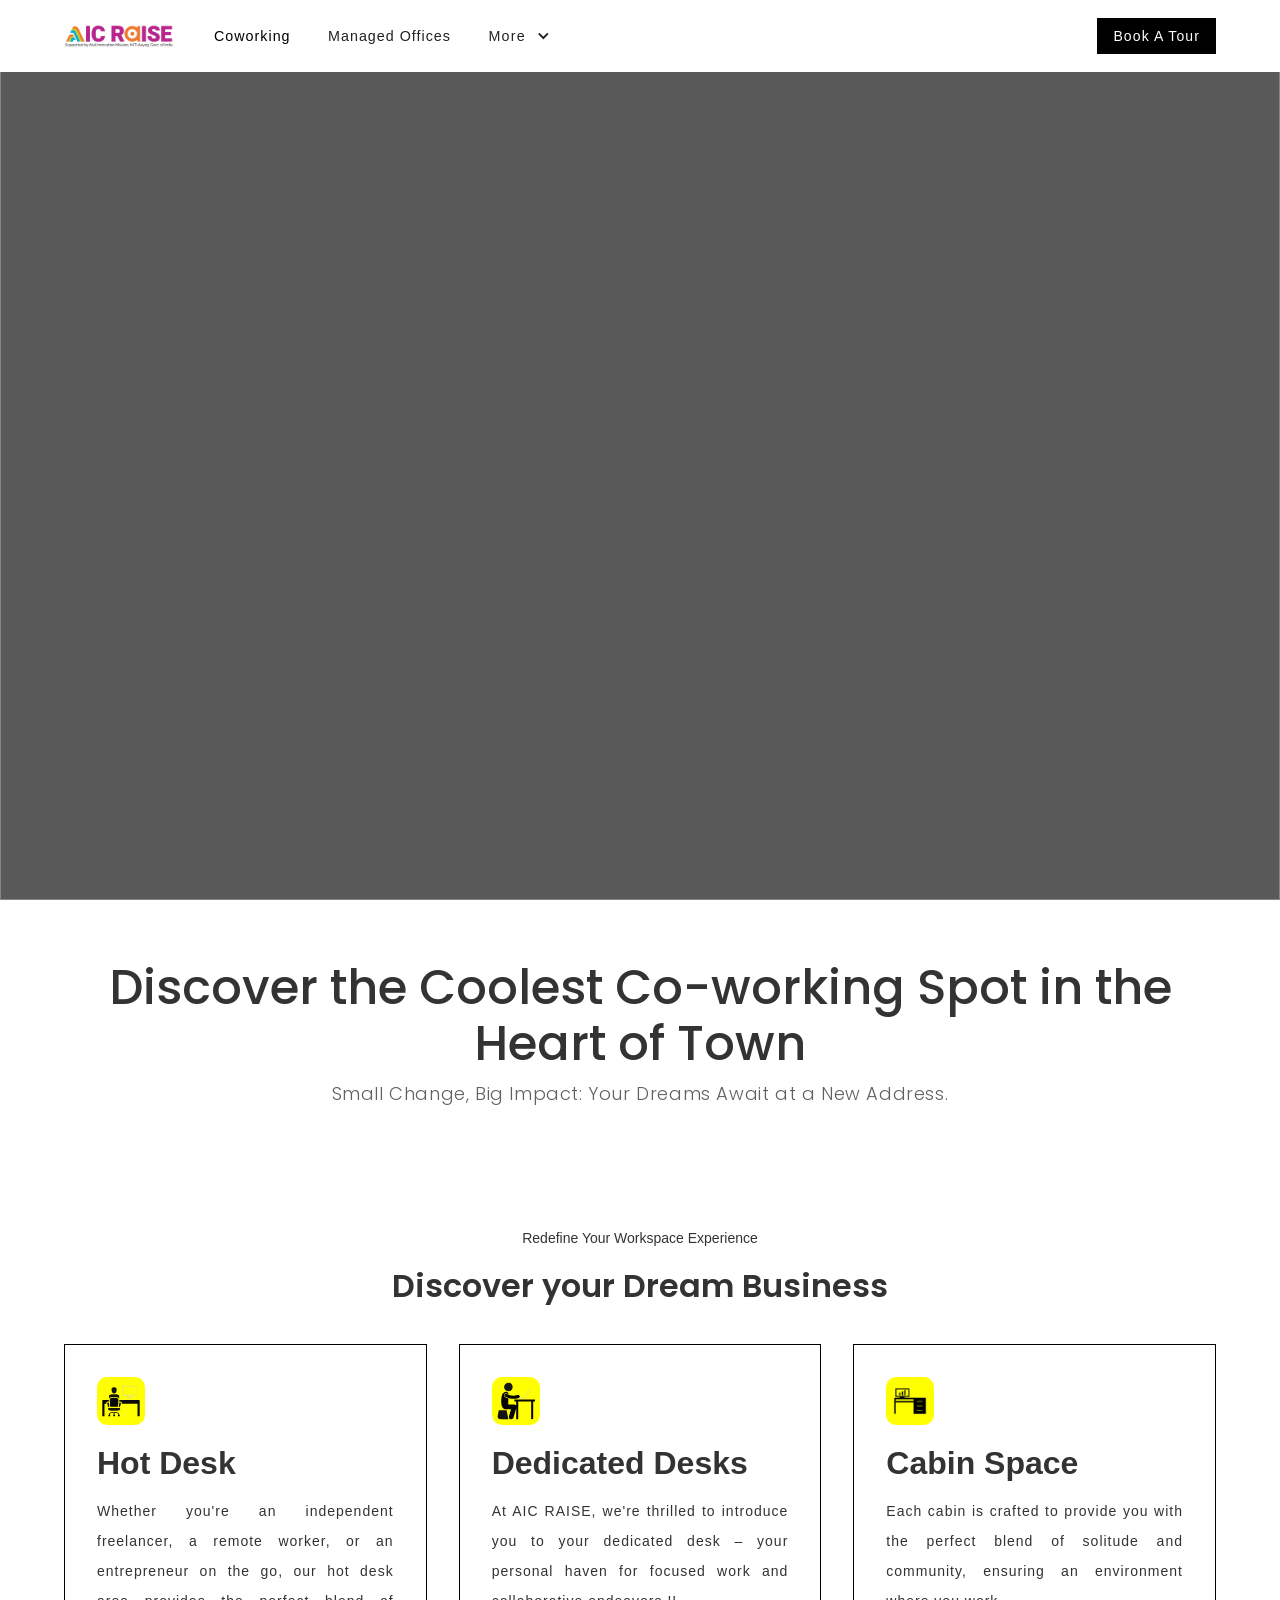
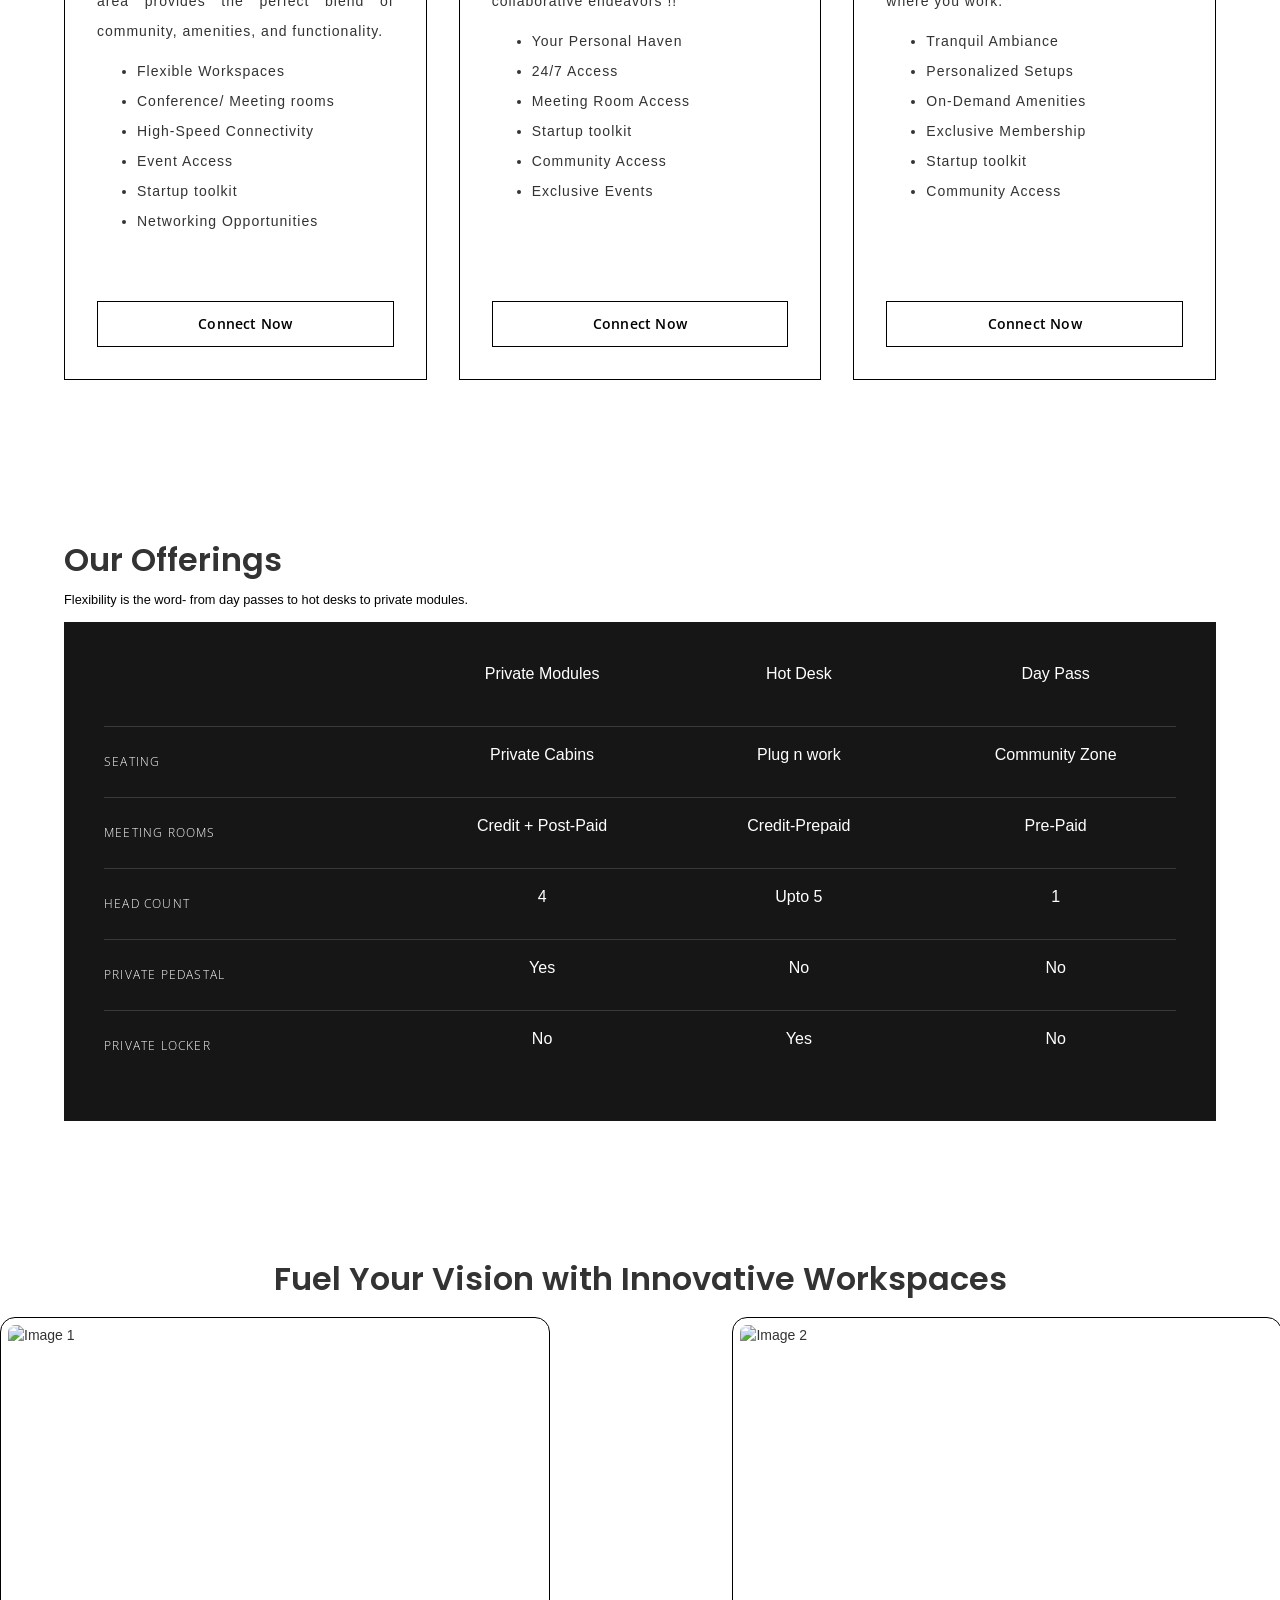
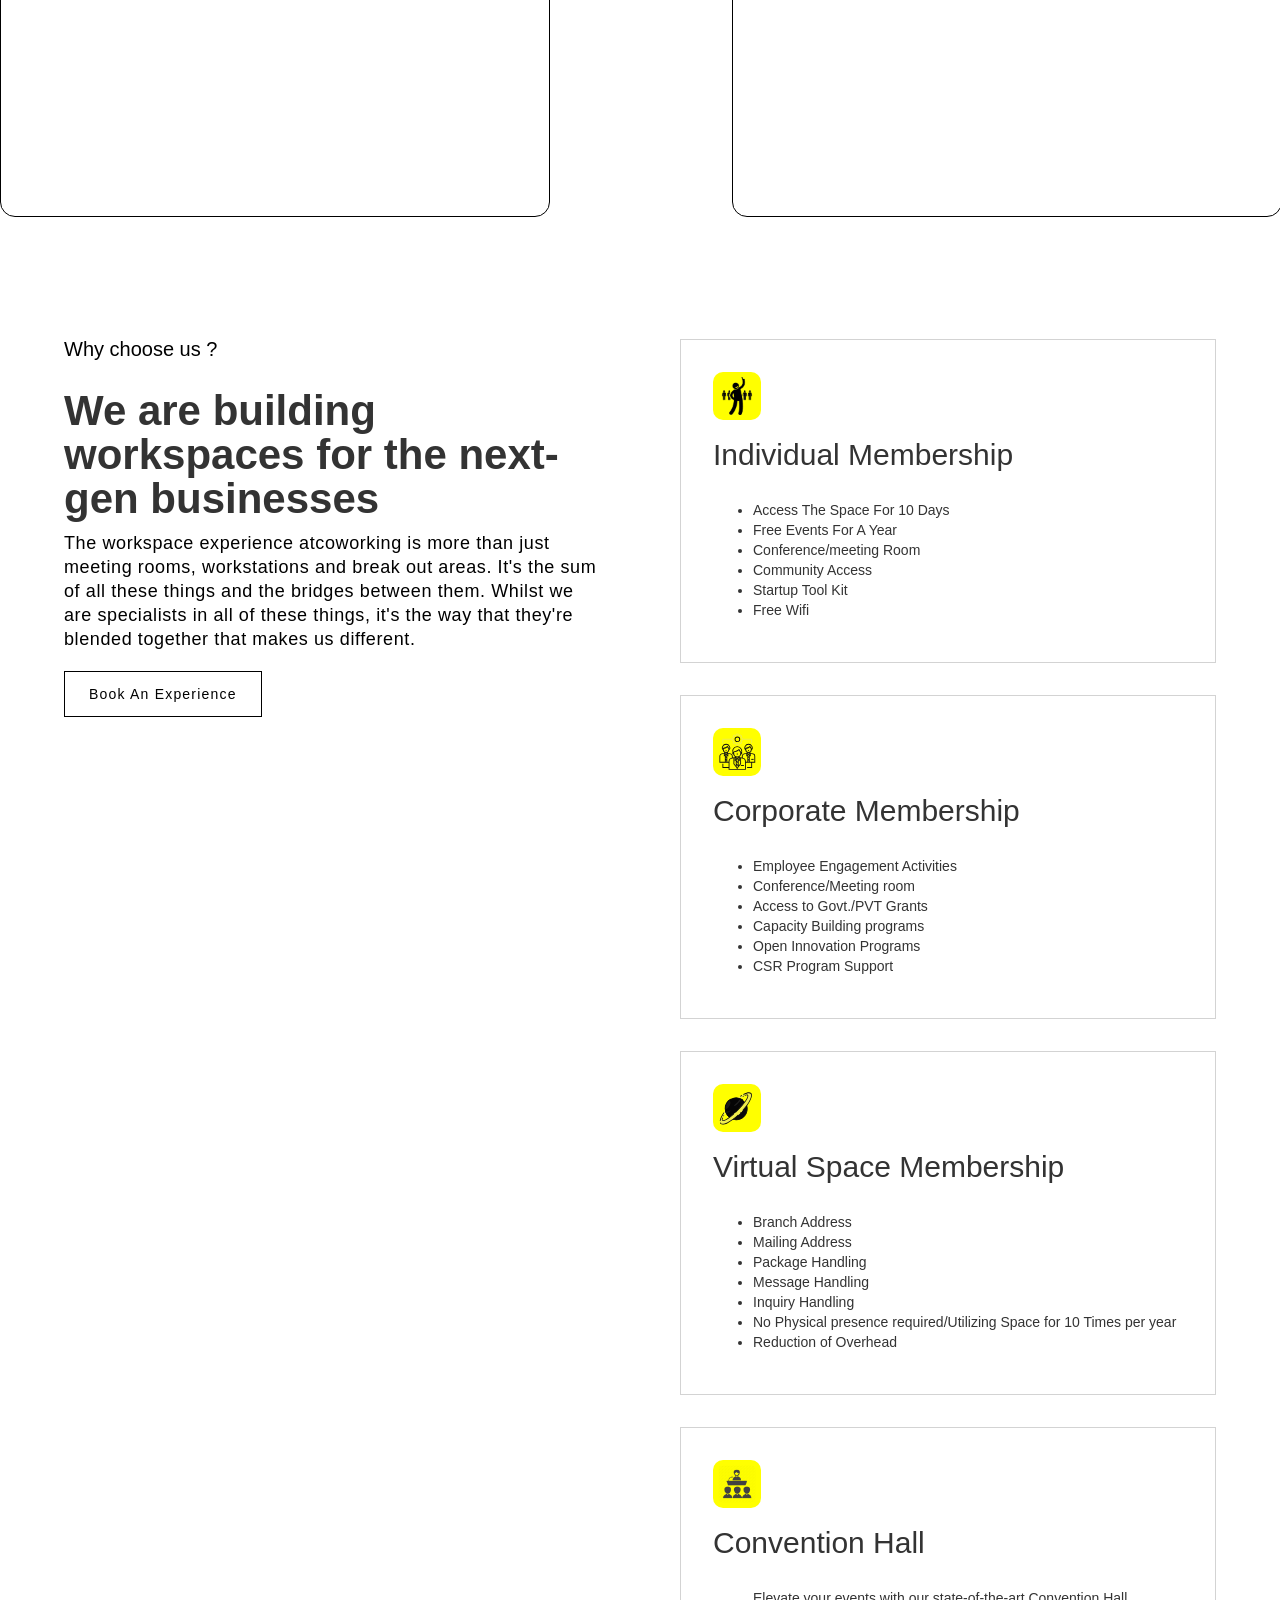
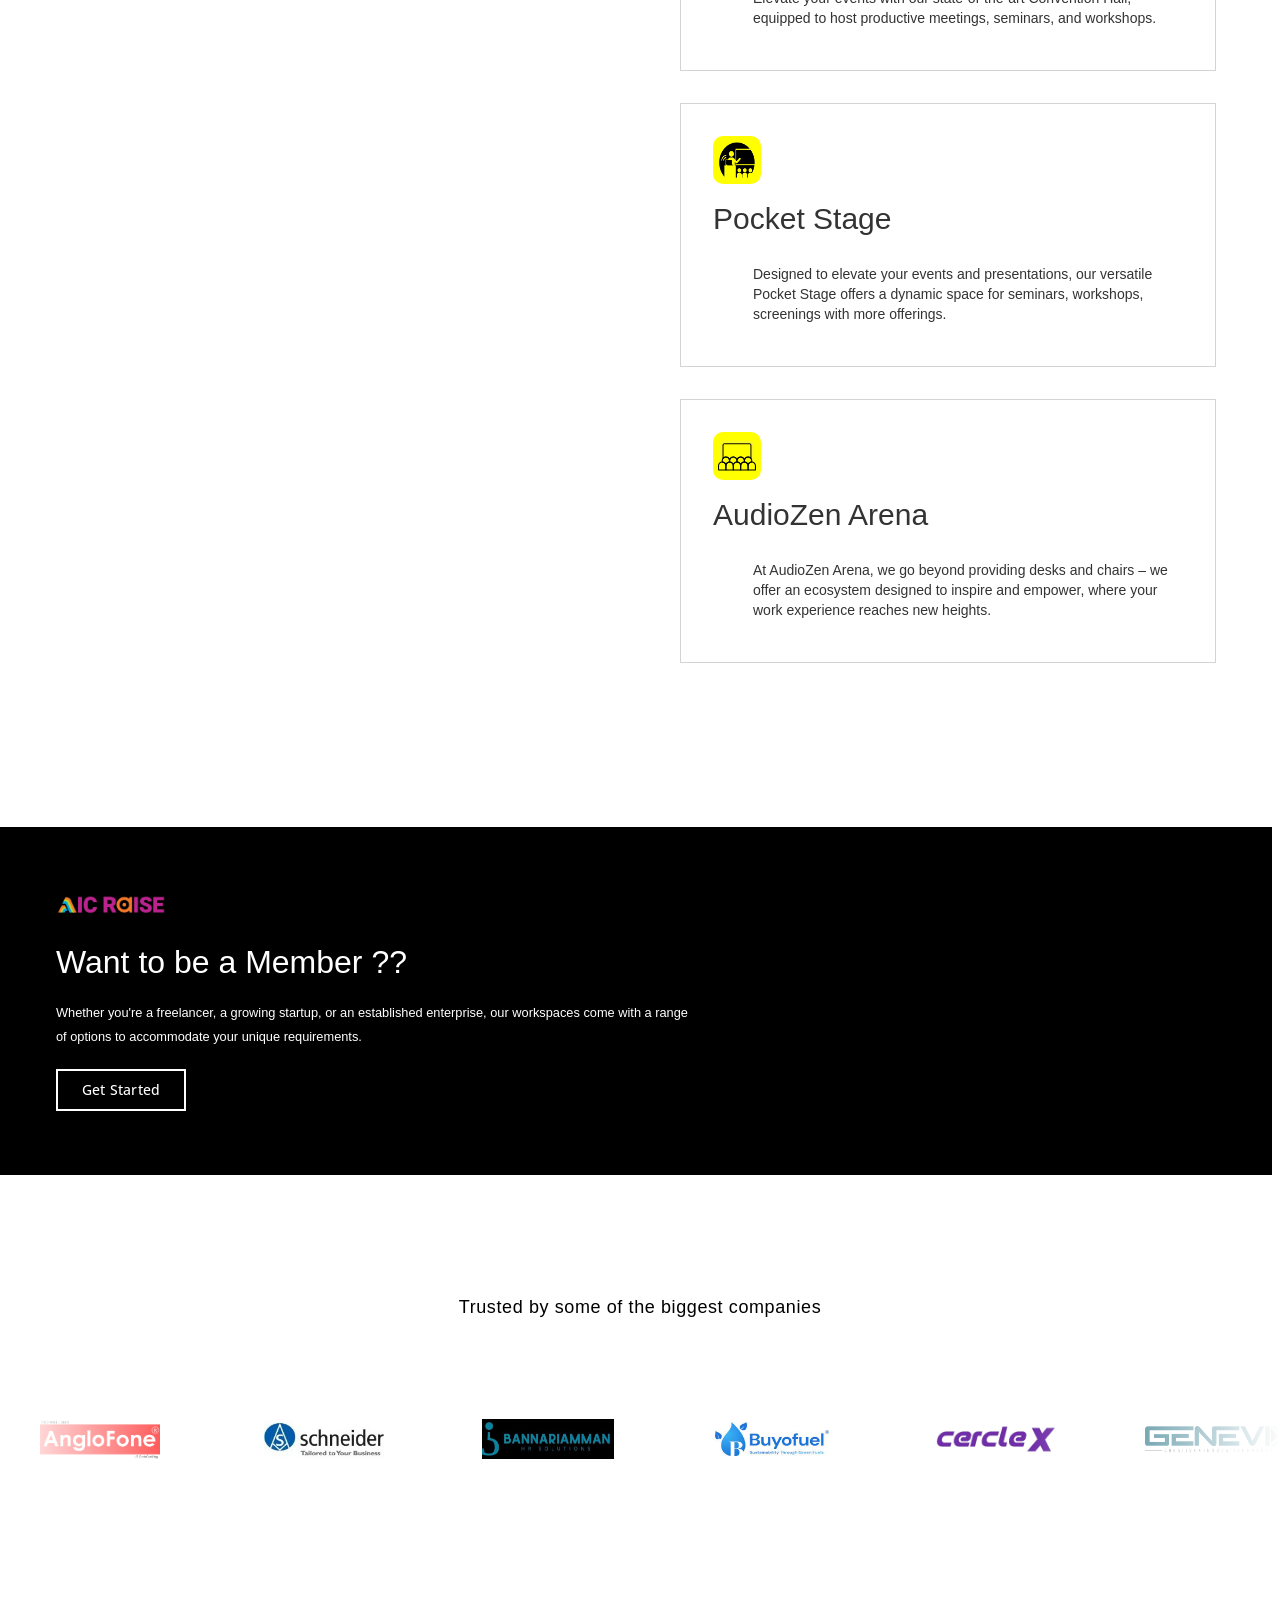
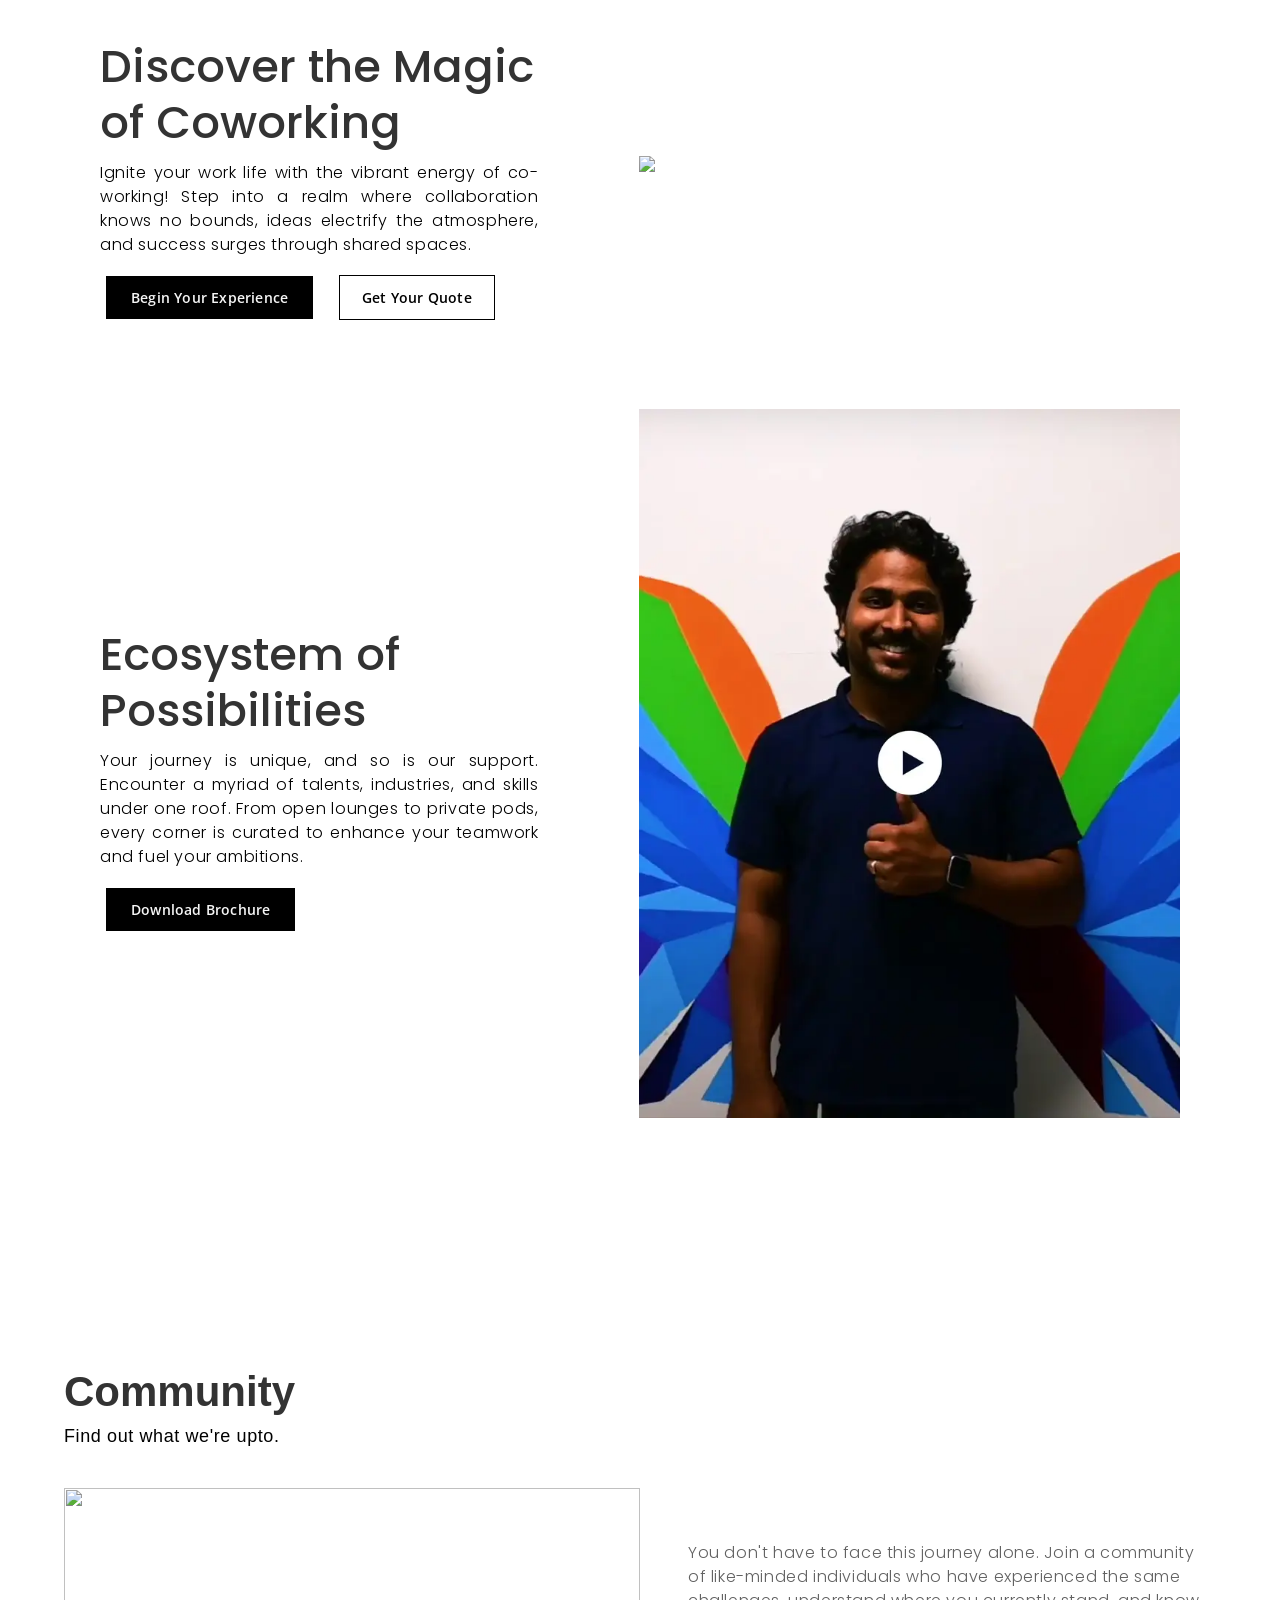
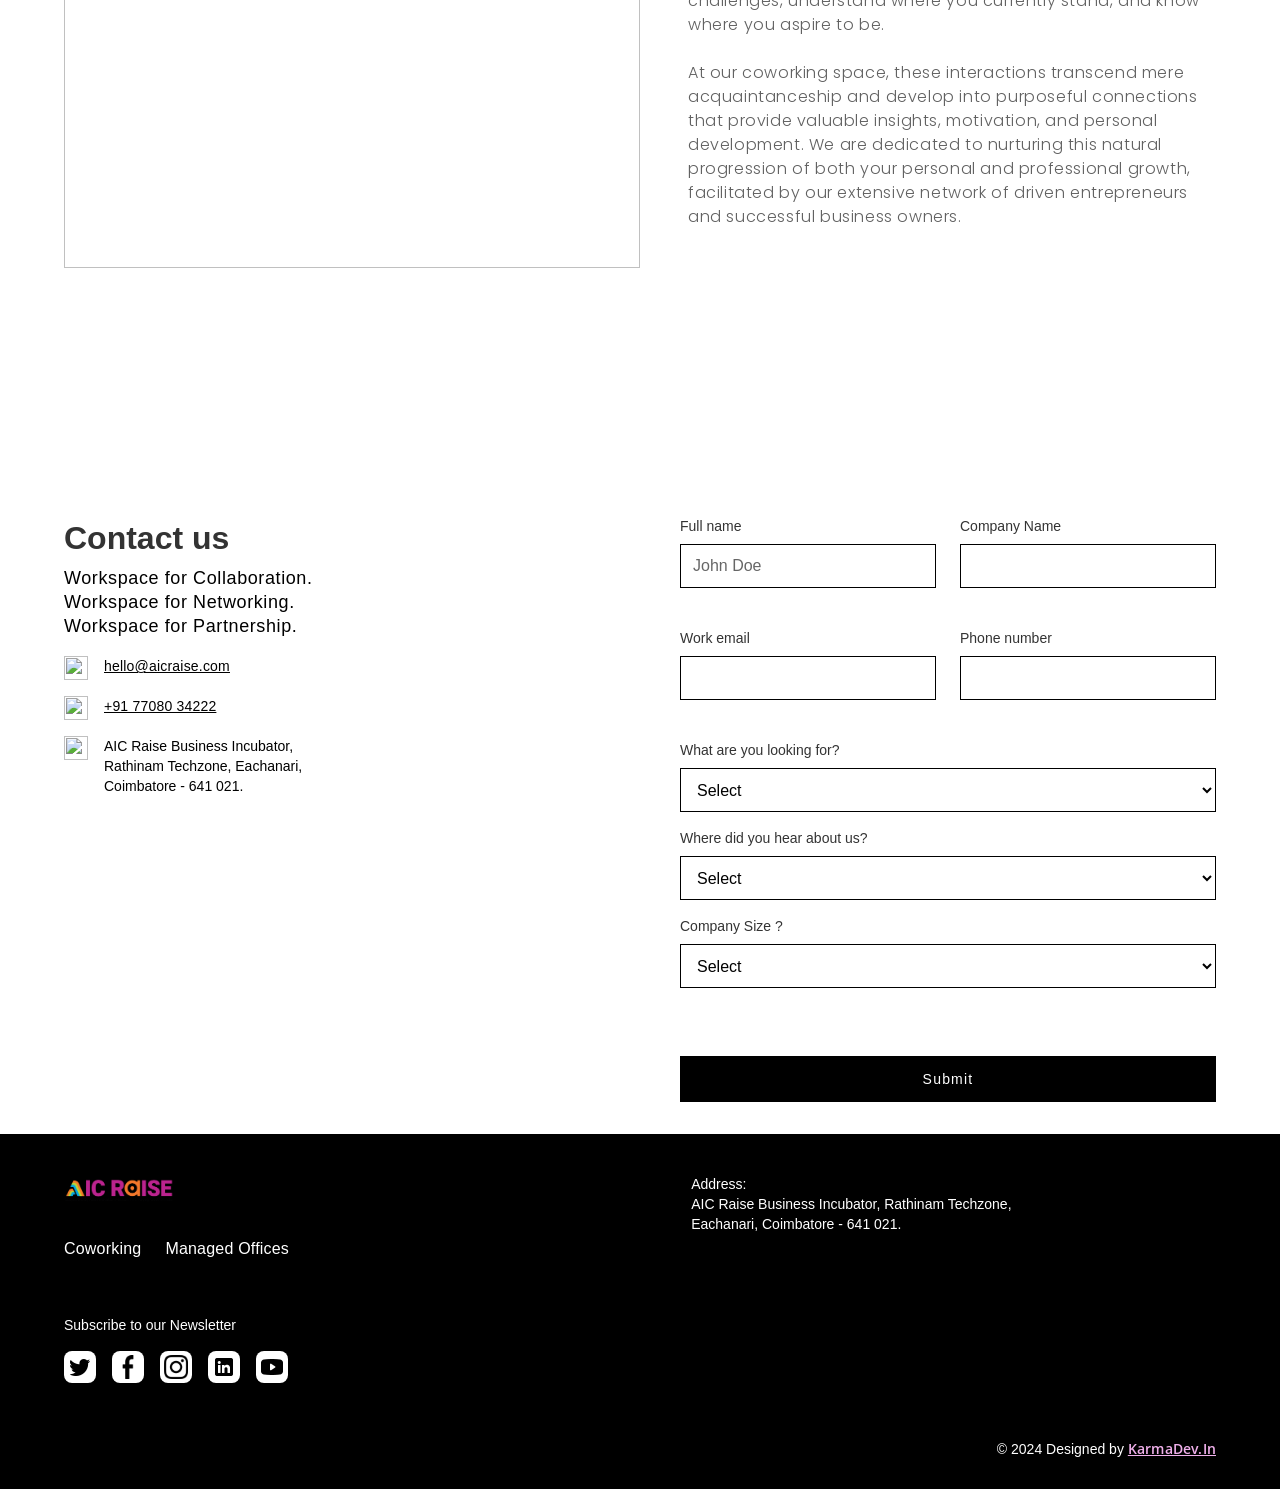
==== index.html @ 2922cea2 "Initial Update" ====
<!DOCTYPE html>
<html>

<head>
  <meta charset="utf-8" />
  <title>Best Coworking Space in Coimbatore - AIC RAISE</title>
  <meta name="keywords" content="Business incubators,Co-working spaces,Startup factories,Collaboration hubs,Innovation hubs,Creative spaces,Maker spaces.">
  <meta name="description" content="Discover the perfect co-working space for your business at AIC Raise. Our equipped workspace fosters collaboration, creativity, and productivity.">
  <meta content="-Coworking" property="og:title" />
  <meta content="-Coworking" property="twitter:title" />
  <meta content="width=device-width, initial-scale=1" name="viewport" />
    <!-- <link rel="stylesheet" href="styles.css"> -->
  <link rel="stylesheet" href="index4.css">
  <link rel="stylesheet" href="index3.css">
  <link rel="stylesheet" href="index41.css">
  <link rel="stylesheet" href="styles.css">
  <!-- <link rel="stylesheet" href="style.css"> -->
  <link href="uploads-ssl.webflow.com/coworking/css/webflow.min.css"
    rel="stylesheet" type="text/css" />
  <style>
    @media (min-width: 992px) {
      html.w-mod-js:not(.w-mod-ix)  {
        opacity: 0;
      }
    }

    @media (max-width: 991px) and (min-width: 768px) {
      html.w-mod-js:not(.w-mod-ix)  {
        height: 0px;
      }
    }

    @media (max-width: 767px) and (min-width: 480px) {
      html.w-mod-js:not(.w-mod-ix)  {
        height: 0px;
      }
    }

    @media (max-width: 479px) {
      html.w-mod-js:not(.w-mod-ix)  {
        height: 0px;
      }
    }
  </style>
  <link href="https://fonts.googleapis.com/" rel="preconnect" />
  <link href="https://fonts.gstatic.com/" rel="preconnect" crossorigin="anonymous" />
  <script src="ajax.googleapis.com/ajax/libs/webfont/1.6.26/webfont.js" type="text/javascript"></script>
  <script type="text/javascript">
    WebFont.load({
      google: {
        families: [
          "Open Sans:300,300italic,400,400italic,600,600italic,700,700italic,800,800italic",
          "Montserrat:100,100italic,200,200italic,300,300italic,400,400italic,500,500italic,600,600italic,700,700italic,800,800italic,900,900italic",
          "Poppins:200,300,regular,500,600,700,800",
          "Inter:100,200,300,regular,500,600,700,800,900",
        ],
      },
    });
  </script>
  <link href="post/photos/favicon.png" rel="shortcut icon" type="image/x-icon" />
  <link
    href="uploads-ssl.webflow.com/coworking/5ddeabf7cf00bd63099e363b_2gethr_Logo_%20256x%20256.jpg"
    rel="apple-touch-icon" />

</head>

<body class="body-10">
  <div class="i-container">

    <!-- ..... -->
    <div data-animation="default" class="navbar5_component w-nav" data-easing2="ease"
      fs-scrolldisable-element="smart-nav" data-easing="ease" data-collapse="medium"
       role="banner" data-duration="400">
      <section class="section_contact-modal2">
        <div class="padding-global">
          <div class="container-large-4"></div>
        </div>
      </section>
      <div class="navbar5_container">
        <a href="https://aicraise.com/" class="navbar5_logo-link w-nav-brand">
          <div class="text-block-29">
            <img src="photos/Aic raise horizontal logo1.png" alt="">
          </div>
        </a>
        <nav role="navigation" class="navbar5_menu w-nav-menu">
          <div class="navbar5_menu-left">
            <a href="index.html" aria-current="page" class="navbar5_link-2 w-nav-link w--current">Coworking</a>
            <a href="managedoffices.html" class="navbar5_link-2 w-nav-link">Managed Offices</a>
            <div data-hover="true" data-delay="300" 
              class="navbar5_menu-dropdown w-dropdown">
              <div class="navbar5_dropdown-toggle-2 w-dropdown-toggle">
                <div class="dropdown-icon w-icon-dropdown-toggle"></div>
                <div class="text-block-30">More</div>
              </div>
              <nav  class="navbar5_dropdown-list w-dropdown-list">
                <div class="navbar5_container">
                  <div class="navbar5_dropdown-content">
                    <div class="navbar5_dropdown-content-left">
                      <div class="navbar5_dropdown-link-list">
                        <a href="index.html" class="navbar5_dropdown-link w-inline-block">
                          <div class="navbar5_icon-wrapper">
                            <img
                              src="https://uploads-ssl.webflow.com/632183d1f8aee13b41e98c40/632183d2f8aee1fb99e98c67_icon.svg"
                              loading="lazy" alt="" class="icon-height-xsmall" />
                          </div>
                          <div class="navbar5_item-right">
                            <div class="text-weight-semibold-5">Home</div>
                            <p class="text-size-small hide-mobile-landscape">
                              Find Comfort in Collaboration-AIC Raise
                            </p>
                          </div>
                        </a><a href="index.html#offerings" target="_blank" class="navbar5_dropdown-link w-inline-block">
                          <div class="navbar5_icon-wrapper">
                            <img
                              src="https://uploads-ssl.webflow.com/632183d1f8aee13b41e98c40/632183d2f8aee1fb99e98c67_icon.svg"
                              loading="lazy" alt="" class="icon-height-xsmall" />
                          </div>
                          <div class="navbar5_item-right">
                            <div class="text-weight-semibold-5">
                              Exciting Offerings
                            </div>
                            <p class="text-size-small hide-mobile-landscape">
                              Get in on the Exciting Vibe of Our Coworking Scene
                            </p>
                          </div>
                        </a><a href="schedule-a-visit.html" class="navbar5_dropdown-link w-inline-block">
                          <div class="navbar5_icon-wrapper">
                            <img
                              src="https://uploads-ssl.webflow.com/632183d1f8aee13b41e98c40/632183d2f8aee1fb99e98c67_icon.svg"
                              loading="lazy" alt="" class="icon-height-xsmall" />
                          </div>
                          <div class="navbar5_item-right">
                            <div class="text-weight-semibold-5">
                              Reserve a Daylight Pass
                            </div>
                            <p class="text-size-small hide-mobile-landscape">
                              Book your pass to visit !!
                            </p>
                          </div>
                        </a>
                      </div>
                      <div class="navbar5_dropdown-link-list">
                        <a href="managedoffices.html#workshops" class="navbar5_dropdown-link w-inline-block">
                          <div class="navbar5_icon-wrapper">
                            <img
                              src="https://uploads-ssl.webflow.com/632183d1f8aee13b41e98c40/632183d2f8aee1fb99e98c67_icon.svg"
                              loading="lazy" alt="" class="icon-height-xsmall" />
                          </div>
                          <div class="navbar5_item-right">
                            <div class="text-weight-semibold-5">Shared Workspaces</div>
                            <p class="text-size-small hide-mobile-landscape">
                              Together We Work, Together We Thrive
                            </p>
                          </div>
                        </a><a href="index.html#gallery" class="navbar5_dropdown-link w-inline-block">
                          <div class="navbar5_icon-wrapper">
                            <img
                              src="https://uploads-ssl.webflow.com/632183d1f8aee13b41e98c40/632183d2f8aee1fb99e98c67_icon.svg"
                              loading="lazy" alt="" class="icon-height-xsmall" />
                          </div>
                          <div class="navbar5_item-right">
                            <div class="text-weight-semibold-5">
                              Gallerys
                            </div>
                            <p class="text-size-small hide-mobile-landscape">
                              Framing Futures
                            </p>
                          </div>
                        </a><a href="index.html#membership" class="navbar5_dropdown-link w-inline-block">
                          <div class="navbar5_icon-wrapper">
                            <img
                              src="https://uploads-ssl.webflow.com/632183d1f8aee13b41e98c40/632183d2f8aee1fb99e98c67_icon.svg"
                              loading="lazy" alt="" class="icon-height-xsmall" />
                          </div>
                          <div class="navbar5_item-right">
                            <div class="text-weight-semibold-5">Membership Benefits</div>
                            <p class="text-size-small hide-mobile-landscape">
                              Membership that Works for You
                            </p>
                          </div>
                        </a>
                      </div>
                    </div>
                  </div>
                </div>
              </nav>
            </div>
          </div>
          <section class="section_contact-modal2">
            <div class="padding-global">
              <div class="container-large-4">
                <div class="padding-section-large">
                  <div class="button-group is-center">
                    <div class="contact-modal2_component">
                      <div style="
                            -webkit-transform: translate3d(0, 100%, 0)
                              scale3d(1, 1, 1) rotateX(0) rotateY(0) rotateZ(0)
                              skew(0, 0);
                            -moz-transform: translate3d(0, 100%, 0)
                              scale3d(1, 1, 1) rotateX(0) rotateY(0) rotateZ(0)
                              skew(0, 0);
                            -ms-transform: translate3d(0, 100%, 0)
                              scale3d(1, 1, 1) rotateX(0) rotateY(0) rotateZ(0)
                              skew(0, 0);
                            transform: translate3d(0, 100%, 0) scale3d(1, 1, 1)
                              rotateX(0) rotateY(0) rotateZ(0) skew(0, 0);
                          " class="contact-modal2_content-wrapper">
                      <a  href="#"
                        class="contact-modal2_close-button w-inline-block"><img
                          src="https://uploads-ssl.webflow.com/624380709031623bfe4aee60/624380709031627a354aee7f_icon_close-modal-white.svg"
                          loading="lazy" alt="" class="hide-mobile-landscape" />
                        <img
                          src="https://uploads-ssl.webflow.com/624380709031623bfe4aee60/624380709031623afe4aee7e_icon_close-modal.svg"
                          loading="lazy" alt="" class="show-mobile-landscape" />
                      </a>
                      <div  class="contact-modal2_background-overlay">
                      </div>
                    </div>
                    <div class="social-icons1_component">
                      <div class="w-layout-grid social-icons1_list">
                        <a href="https://www.facebook.com/2gethr.official/" target="_blank"
                          class="social-icons1_link w-inline-block">
                          <div class="social-icon-2 w-embed">
                            <svg width="24" height="24" viewBox="0 0 24 24" fill="none"
                              xmlns="http://www.w3.org/2000/svg">
                              <path
                                d="M16.5 6H13.5C12.9477 6 12.5 6.44772 12.5 7V10H16.5C16.6137 9.99748 16.7216 10.0504 16.7892 10.1419C16.8568 10.2334 16.8758 10.352 16.84 10.46L16.1 12.66C16.0318 12.8619 15.8431 12.9984 15.63 13H12.5V20.5C12.5 20.7761 12.2761 21 12 21H9.5C9.22386 21 9 20.7761 9 20.5V13H7.5C7.22386 13 7 12.7761 7 12.5V10.5C7 10.2239 7.22386 10 7.5 10H9V7C9 4.79086 10.7909 3 13 3H16.5C16.7761 3 17 3.22386 17 3.5V5.5C17 5.77614 16.7761 6 16.5 6Z"
                                fill="CurrentColor" />
                            </svg>
                          </div>
                        </a><a href="https://www.instagram.com/2gethr.official/?hl=en" target="_blank"
                          class="social-icons1_link w-inline-block">
                          <div class="social-icon-2 w-embed">
                            <svg width="24" height="24" viewBox="0 0 24 24" fill="none"
                              xmlns="http://www.w3.org/2000/svg">
                              <path fill-rule="evenodd" clip-rule="evenodd"
                                d="M16 3H8C5.23858 3 3 5.23858 3 8V16C3 18.7614 5.23858 21 8 21H16C18.7614 21 21 18.7614 21 16V8C21 5.23858 18.7614 3 16 3ZM19.25 16C19.2445 17.7926 17.7926 19.2445 16 19.25H8C6.20735 19.2445 4.75549 17.7926 4.75 16V8C4.75549 6.20735 6.20735 4.75549 8 4.75H16C17.7926 4.75549 19.2445 6.20735 19.25 8V16ZM16.75 8.25C17.3023 8.25 17.75 7.80228 17.75 7.25C17.75 6.69772 17.3023 6.25 16.75 6.25C16.1977 6.25 15.75 6.69772 15.75 7.25C15.75 7.80228 16.1977 8.25 16.75 8.25ZM12 7.5C9.51472 7.5 7.5 9.51472 7.5 12C7.5 14.4853 9.51472 16.5 12 16.5C14.4853 16.5 16.5 14.4853 16.5 12C16.5027 10.8057 16.0294 9.65957 15.1849 8.81508C14.3404 7.97059 13.1943 7.49734 12 7.5ZM9.25 12C9.25 13.5188 10.4812 14.75 12 14.75C13.5188 14.75 14.75 13.5188 14.75 12C14.75 10.4812 13.5188 9.25 12 9.25C10.4812 9.25 9.25 10.4812 9.25 12Z"
                                fill="CurrentColor" />
                            </svg>
                          </div>
                        </a><a href="https://in.linkedin.com/company/2gethr-official" target="_blank"
                          class="social-icons1_link w-inline-block">
                          <div class="social-icon-2 w-embed">
                            <svg width="24" height="24" viewBox="0 0 24 24" fill="none"
                              xmlns="http://www.w3.org/2000/svg">
                              <path fill-rule="evenodd" clip-rule="evenodd"
                                d="M5 3H19C20.1046 3 21 3.89543 21 5V19C21 20.1046 20.1046 21 19 21H5C3.89543 21 3 20.1046 3 19V5C3 3.89543 3.89543 3 5 3ZM8 18C8.27614 18 8.5 17.7761 8.5 17.5V10.5C8.5 10.2239 8.27614 10 8 10H6.5C6.22386 10 6 10.2239 6 10.5V17.5C6 17.7761 6.22386 18 6.5 18H8ZM7.25 9C6.42157 9 5.75 8.32843 5.75 7.5C5.75 6.67157 6.42157 6 7.25 6C8.07843 6 8.75 6.67157 8.75 7.5C8.75 8.32843 8.07843 9 7.25 9ZM17.5 18C17.7761 18 18 17.7761 18 17.5V12.9C18.0325 11.3108 16.8576 9.95452 15.28 9.76C14.177 9.65925 13.1083 10.1744 12.5 11.1V10.5C12.5 10.2239 12.2761 10 12 10H10.5C10.2239 10 10 10.2239 10 10.5V17.5C10 17.7761 10.2239 18 10.5 18H12C12.2761 18 12.5 17.7761 12.5 17.5V13.75C12.5 12.9216 13.1716 12.25 14 12.25C14.8284 12.25 15.5 12.9216 15.5 13.75V17.5C15.5 17.7761 15.7239 18 16 18H17.5Z"
                                fill="CurrentColor" />
                            </svg>
                          </div>
                        </a><a href="https://www.youtube.com/channel/UC5Wdd_EDU_q8aS3aRUBSEeA" target="_blank"
                          class="social-icons1_link w-inline-block">
                          <div class="social-icon-2 w-embed">
                            <svg width="currentWidth" height="currentHeight" viewBox="0 0 24 24" fill="none"
                              xmlns="http://www.w3.org/2000/svg">
                              <path fill-rule="evenodd" clip-rule="evenodd"
                                d="M18.5399 4.33992L19.9999 4.48992C21.7284 4.68529 23.0264 6.16064 22.9999 7.89992V16.0999C23.0264 17.8392 21.7284 19.3146 19.9999 19.5099L18.5999 19.6599C14.2315 20.1099 9.82835 20.1099 5.45991 19.6599L3.99991 19.5099C2.27143 19.3146 0.973464 17.8392 0.999909 16.0999V7.89992C0.973464 6.16064 2.27143 4.68529 3.99991 4.48992L5.39991 4.33992C9.76835 3.88995 14.1715 3.88995 18.5399 4.33992ZM11.1099 15.2199L14.9999 12.6199H15.0599C15.2695 12.4833 15.3959 12.2501 15.3959 11.9999C15.3959 11.7497 15.2695 11.5165 15.0599 11.3799L11.1699 8.77992C10.9402 8.62469 10.6437 8.60879 10.3987 8.73859C10.1538 8.86839 10.0004 9.12271 9.99991 9.39992V14.5999C10.0128 14.858 10.1576 15.0913 10.3832 15.2173C10.6088 15.3433 10.8834 15.3443 11.1099 15.2199Z"
                                fill="currentColor" />
                            </svg>
                          </div>
                        </a>
                      </div>
                    </div>
                  </div>
                </div>
              </div>
            </div>
          </section>
        </nav>
        <a href="schedule-a-visit.html"  target="_blank"
          class="button-10 w-button">Book A Tour</a>
        <div class="navbar5_menu-button w-nav-button">
          <div class="menu-icon-2">
            <div class="menu-icon_line-top"></div>
            <div class="menu-icon_line-middle">
              <div class="menu-icon_line-middle-inner"></div>
            </div>
            <div class="menu-icon_line-bottom"></div>
          </div>
        </div>
      </div>
    </div>

    <!-- ....... -->
    <div class="header-image-2">
      <header class="section_header5">
        <div class="padding-global-2">
          <div class="container-large-4">
            <div class="header-100vh">
              <div class="padding-section-large-4">
                <div class="max-width-medium-2">
                  <div class="margin-top margin-medium">
                    <div class="button-group"></div>
                  </div>
                </div>
              </div>
            </div>
          </div>
        </div>
        <div class="cta4_background-image-wrapper">
          <div class="image-overlay-layer"></div>
          <img src="https://ik.imagekit.io/cbvocm5af/Coworking/New%20Photos/Section%201.jpeg?updatedAt=1695185408496" loading="lazy" alt="" class="header5_background-image" />
        </div>
      </header>
    </div><br><br>

    <header class="section_header19">
      <div class="padding-global-2">
        <div class="container-large-4">
          <div class="padding-section-large-4 gsdf">
            <div class="w-layout-grid header19_component">
              <div id="w-nodee-_327614e8-a071-df1e-b9f8-86e9335ec8c2-dc3f6086" class="header19_content">
                <div class="margin-bottom margin-small">
                  <h1 class="heading-109">
                    Discover the Coolest Co-working Spot in the Heart of Town
                  </h1>
                </div>
                <p class="text-size-medium-6 mkj">
                  Small Change, Big Impact: Your Dreams Await at a New Address.
                </p>
              </div>
            </div>
          </div>
        </div>
      </div>
    </header>

    <section class="section_pricing24">
      <div class="padding-global-2">
        <div class="container-large-4">
          <div class="padding-section-large-4">
            <div class="margin-bottom margin-large">
              <div class="text-align-center-5">
                <div class="max-width-large align-center">
                  <div class="margin-bottom margin-xsmall">
                    <div class="text-weight-semibold-6">
                      Redefine Your Workspace Experience
                    </div>
                  </div>
                  <div class="margin-bottom margin-small">
                    <h2 class="fgsdf">Discover your Dream Business</h2>
                  </div>
                </div>
              </div>
            </div>
            <div data-current="Tab 1" data-easing="ease" data-duration-in="300" data-duration-out="100"
              class="pricing24_component w-tabs">
              <div class="pricing24_tabs-menu w-tab-menu">
                <a data-w-tab="Tab 1" class="pricing24_tab-link w-inline-block w-tab-link w--current">
                  <div>Monthly biling</div>
                </a><a data-w-tab="Tab 2" class="pricing24_tab-link w-inline-block w-tab-link">
                  <div>Annual billing</div>
                </a>
              </div>
              <div class="w-tab-content">
                <div data-w-tab="Tab 1" class="pricing24_tab-pane w-tab-pane w--tab-active">
                  <div class="w-layout-grid pricing24_plans">
                    <div class="pricing24_plan">
                      <div class="pricing24_content">
                        <div class="pricing24_content-top">
                          <div class="pricing24_icon-wrapper">
                            <img src="post/photos/hot desk.svg" loading="lazy" alt="" class="icon-1x1-medium-2" />
                          </div>
                          <div class="heading-style-h6 coworking">
                            Hot Desk
                          </div>
                          <div class="margin-vertical margin-xxsmall">
                            <div>Whether you're an independent freelancer, a remote worker, or an entrepreneur on the
                              go, our hot desk area provides the perfect blend of community, amenities, and
                              functionality.
                              <ul>
                                <li>Flexible Workspaces</li>
                                <li>Conference/ Meeting rooms</li>
                                <li>High-Speed Connectivity
                                </li>
                                <li>Event Access
                                </li>
                                <li>Startup toolkit
                                </li>
                                <li>Networking Opportunities</li>

                              </ul>
                            </div>
                          </div>
                          <div class="pricing24_divider"></div>
                        </div>
                        <a href="schedule-a-visit.html" target="_blank"
                          class="button-12 max-width-full w-button">Connect Now</a>
                      </div>
                    </div>
                    <div class="pricing24_plan">
                      <div class="pricing24_content">
                        <div class="pricing24_content-top">
                          <div class="pricing24_icon-wrapper">
                            <img src="post/photos/dedicated desk.svg" loading="lazy" alt="" class="icon-1x1-medium-2" />
                          </div>
                          <div class="heading-style-h6 coworking">
                            Dedicated Desks
                          </div>
                          <div class="margin-vertical margin-xxsmall">
                            <div>

                              At AIC RAISE, we're thrilled to introduce you to your dedicated desk – your personal haven
                              for focused work and collaborative endeavors !!<ul>
                                <li>Your Personal Haven</li>
                                <li>24/7 Access
                                </li>
                                <li>Meeting Room Access
                                </li>
                                <li>Startup toolkit
                                </li>
                                <li>Community Access</li>
                                <li>Exclusive Events</li>

                              </ul>
                            </div>
                          </div>
                          <div class="pricing24_divider"></div>
                        </div>
                        <a href="schedule-a-visit.html" target="_blank"
                          class="button-12 max-width-full w-button">Connect Now</a>
                      </div>
                    </div>
                    <div class="pricing24_plan">
                      <div class="pricing24_content">
                        <div class="pricing24_content-top">
                          <div class="pricing24_icon-wrapper">
                            <img src="post/photo/output-onlinepngtools (3).png" loading="lazy" alt=""
                              class="icon-1x1-medium-2" />
                          </div>
                          <div class="heading-style-h6 coworking">
                            Cabin Space
                          </div>
                          <div class="margin-vertical margin-xxsmall">
                            <div>
                              Each cabin is crafted to provide you with the perfect blend of solitude and community,
                              ensuring an environment where you work.<ul>
                                <li>Tranquil Ambiance</li>
                                <li>Personalized Setups
                                </li>
                                <li>On-Demand Amenities
                                </li>
                                <li>Exclusive Membership
                                </li>
                                <li>Startup toolkit
                                </li>
                                <li>Community Access

                                </li>
                              </ul>
                            </div>
                          </div>
                          <div class="pricing24_divider"></div>
                        </div>
                        <a href="schedule-a-visit.html" target="_blank"
                          class="button-12 max-width-full w-button">Connect Now</a>
                      </div>
                    </div>
                  </div>
                </div>
                <div data-w-tab="Tab 2" class="pricing24_tab-pane w-tab-pane">
                  <div class="w-layout-grid pricing24_plans">
                    <div class="pricing24_plan">
                      <div class="pricing24_content">
                        <div class="pricing24_content-top">
                          <div class="pricing24_icon-wrapper">
                            <img
                              src="https://uploads-ssl.webflow.com/624380709031623bfe4aee60/624380709031626fc14aee84_icon.svg"
                              loading="lazy" alt="" class="icon-1x1-medium-2" />
                          </div>
                          <div class="heading-style-h6">Basic plan</div>
                          <div class="margin-vertical margin-xxsmall">
                            <div class="heading-style-h1">
                              $180<span class="heading-style-h4-2">/yr</span>
                            </div>
                          </div>
                          <div class="text-weight-medium">Save 20%</div>
                          <div class="pricing24_divider"></div>
                          <div>Includes:</div>
                          <div class="pricing24_feature-list">
                            <div id="w-nodee-_9071b734-004d-c576-192c-632b167f65d3-dc3f6086" class="pricing24_feature">
                              <div class="pricing24_feature-icon-wrapper">
                                <img
                                  src="https://uploads-ssl.webflow.com/624380709031623bfe4aee60/6243807090316232dc4aee70_icon_check.svg"
                                  loading="lazy" alt="" class="icon-1x1-xsmall" />
                              </div>
                              <div>Feature text goes here</div>
                            </div>
                            <div id="w-nodee-_9071b734-004d-c576-192c-632b167f65d8-dc3f6086" class="pricing24_feature">
                              <div class="pricing24_feature-icon-wrapper">
                                <img
                                  src="https://uploads-ssl.webflow.com/624380709031623bfe4aee60/6243807090316232dc4aee70_icon_check.svg"
                                  loading="lazy" alt="" class="icon-1x1-xsmall" />
                              </div>
                              <div>Feature text goes here</div>
                            </div>
                            <div id="w-nodee-_9071b734-004d-c576-192c-632b167f65dd-dc3f6086" class="pricing24_feature">
                              <div class="pricing24_feature-icon-wrapper">
                                <img
                                  src="https://uploads-ssl.webflow.com/624380709031623bfe4aee60/6243807090316232dc4aee70_icon_check.svg"
                                  loading="lazy" alt="" class="icon-1x1-xsmall" />
                              </div>
                              <div>Feature text goes here</div>
                            </div>
                          </div>
                        </div>
                        <a href="schedule-a-visit.html" class="button-12 max-width-full w-button">Get started</a>
                      </div>
                    </div>
                    <div class="pricing24_plan">
                      <div class="pricing24_content">
                        <div class="pricing24_content-top">
                          <div class="pricing24_icon-wrapper">
                            <img
                              src="https://uploads-ssl.webflow.com/624380709031623bfe4aee60/624380709031626fc14aee84_icon.svg"
                              loading="lazy" alt="" class="icon-1x1-medium-2" />
                          </div>
                          <div class="heading-style-h6">Business plan</div>
                          <div class="margin-vertical margin-xxsmall">
                            <div class="heading-style-h1">
                              $280<span class="heading-style-h4-2">/yr</span>
                            </div>
                          </div>
                          <div class="text-weight-medium">Save 20%</div>
                          <div class="pricing24_divider"></div>
                          <div>Includes:</div>
                          <div class="pricing24_feature-list">
                            <div id="w-nodee-_9071b734-004d-c576-192c-632b167f65f6-dc3f6086" class="pricing24_feature">
                              <div class="pricing24_feature-icon-wrapper">
                                <img
                                  src="https://uploads-ssl.webflow.com/624380709031623bfe4aee60/6243807090316232dc4aee70_icon_check.svg"
                                  loading="lazy" alt="" class="icon-1x1-xsmall" />
                              </div>
                              <div>Feature text goes here</div>
                            </div>
                            <div id="w-nodee-_9071b734-004d-c576-192c-632b167f65fb-dc3f6086" class="pricing24_feature">
                              <div class="pricing24_feature-icon-wrapper">
                                <img
                                  src="https://uploads-ssl.webflow.com/624380709031623bfe4aee60/6243807090316232dc4aee70_icon_check.svg"
                                  loading="lazy" alt="" class="icon-1x1-xsmall" />
                              </div>
                              <div>Feature text goes here</div>
                            </div>
                            <div id="w-nodee-_9071b734-004d-c576-192c-632b167f6600-dc3f6086" class="pricing24_feature">
                              <div class="pricing24_feature-icon-wrapper">
                                <img
                                  src="https://uploads-ssl.webflow.com/624380709031623bfe4aee60/6243807090316232dc4aee70_icon_check.svg"
                                  loading="lazy" alt="" class="icon-1x1-xsmall" />
                              </div>
                              <div>Feature text goes here</div>
                            </div>
                            <div id="w-nodee-_9071b734-004d-c576-192c-632b167f6605-dc3f6086" class="pricing24_feature">
                              <div class="pricing24_feature-icon-wrapper">
                                <img
                                  src="https://uploads-ssl.webflow.com/624380709031623bfe4aee60/6243807090316232dc4aee70_icon_check.svg"
                                  loading="lazy" alt="" class="icon-1x1-xsmall" />
                              </div>
                              <div>Feature text goes here</div>
                            </div>
                          </div>
                        </div>
                        <a href="schedule-a-visit.html" class="button-12 max-width-full w-button">Get started</a>
                      </div>
                    </div>
                    <div class="pricing24_plan">
                      <div class="pricing24_content">
                        <div class="pricing24_content-top">
                          <div class="pricing24_icon-wrapper">
                            <img
                              src="https://uploads-ssl.webflow.com/624380709031623bfe4aee60/624380709031626fc14aee84_icon.svg"
                              loading="lazy" alt="" class="icon-1x1-medium-2" />
                          </div>
                          <div class="heading-style-h6">Enterprise plan</div>
                          <div class="margin-vertical margin-xxsmall">
                            <div class="heading-style-h1">
                              $480<span class="heading-style-h4-2">/yr</span>
                            </div>
                          </div>
                          <div class="text-weight-medium">Save 20%</div>
                          <div class="pricing24_divider"></div>
                          <div>Includes:</div>
                          <div class="pricing24_feature-list">
                            <div id="w-nodee-_9071b734-004d-c576-192c-632b167f661e-dc3f6086" class="pricing24_feature">
                              <div class="pricing24_feature-icon-wrapper">
                                <img
                                  src="https://uploads-ssl.webflow.com/624380709031623bfe4aee60/6243807090316232dc4aee70_icon_check.svg"
                                  loading="lazy" alt="" class="icon-1x1-xsmall" />
                              </div>
                              <div>Feature text goes here</div>
                            </div>
                            <div id="w-nodee-_9071b734-004d-c576-192c-632b167f6623-dc3f6086" class="pricing24_feature">
                              <div class="pricing24_feature-icon-wrapper">
                                <img
                                  src="https://uploads-ssl.webflow.com/624380709031623bfe4aee60/6243807090316232dc4aee70_icon_check.svg"
                                  loading="lazy" alt="" class="icon-1x1-xsmall" />
                              </div>
                              <div>Feature text goes here</div>
                            </div>
                            <div id="w-nodee-_9071b734-004d-c576-192c-632b167f6628-dc3f6086" class="pricing24_feature">
                              <div class="pricing24_feature-icon-wrapper">
                                <img
                                  src="https://uploads-ssl.webflow.com/624380709031623bfe4aee60/6243807090316232dc4aee70_icon_check.svg"
                                  loading="lazy" alt="" class="icon-1x1-xsmall" />
                              </div>
                              <div>Feature text goes here</div>
                            </div>
                            <div id="w-nodee-_9071b734-004d-c576-192c-632b167f662d-dc3f6086" class="pricing24_feature">
                              <div class="pricing24_feature-icon-wrapper">
                                <img
                                  src="https://uploads-ssl.webflow.com/624380709031623bfe4aee60/6243807090316232dc4aee70_icon_check.svg"
                                  loading="lazy" alt="" class="icon-1x1-xsmall" />
                              </div>
                              <div>Feature text goes here</div>
                            </div>
                            <div id="w-nodee-_9071b734-004d-c576-192c-632b167f6632-dc3f6086" class="pricing24_feature">
                              <div class="pricing24_feature-icon-wrapper">
                                <img
                                  src="https://uploads-ssl.webflow.com/624380709031623bfe4aee60/6243807090316232dc4aee70_icon_check.svg"
                                  loading="lazy" alt="" class="icon-1x1-xsmall" />
                              </div>
                              <div>Feature text goes here</div>
                            </div>
                          </div>
                        </div>
                        <a href="schedule-a-visit.html" class="button-12 max-width-full w-button">Get started</a>
                      </div>
                    </div>
                  </div>
                </div>
              </div>
            </div>
          </div>
        </div>
      </div>
    </section>

    <div id="Pricing"  class="section-17 grain fd wf-section">
      <div id="offerings" class="container-23 centred full-width">
        <div class="center-div margin-xl">
          <h2 class="fgsdf fdfd">Our Offerings</h2>
          <p class="text-size-medium">
            Flexibility is the word- from day passes to hot desks to private
            modules.
          </p>
        </div>
        <div class="pricing-table">
          <div class="w-layout-grid pricing-row pricing-header">
            <div class="pricing-row-spacer"></div>
            <div class="w-layout-grid pricing-thirds">
              <div class="wrapper-4">
                <div class="pricing-table-text">Private Modules</div>
              </div>
              <div class="wrapper-4">
                <div class="pricing-table-text">Hot Desk</div>
              </div>
              <div class="wrapper-4">
                <div class="pricing-table-text">Day Pass</div>
              </div>
            </div>
          </div>
          <div class="w-layout-grid pricing-row">
            <h6 id="w-nodee-_5d0cfa6a-08c2-151b-0e53-3f2801eea691-dc3f6086" class="features-text">
              seating
            </h6>
            <div id="w-nodee-_5d0cfa6a-08c2-151b-0e53-3f2801eea693-dc3f6086" class="w-layout-grid pricing-thirds">
              <div class="pricing-table-text">Private Cabins</div>
              <div class="pricing-table-text">Plug n work</div>
              <div class="pricing-table-text">Community Zone</div>
            </div>
          </div>
          <div class="w-layout-grid pricing-row">
            <h6 id="w-nodee-_5d0cfa6a-08c2-151b-0e53-3f2801eea69b-dc3f6086" class="features-text">
              Meeting Rooms
            </h6>
            <div id="w-nodee-_5d0cfa6a-08c2-151b-0e53-3f2801eea69d-dc3f6086" class="w-layout-grid pricing-thirds">
              <div class="pricing-table-text">Credit + Post-Paid</div>
              <div class="pricing-table-text">Credit-Prepaid</div>
              <div class="pricing-table-text">Pre-Paid</div>
            </div>
          </div>
          <div class="w-layout-grid pricing-row">
            <h6 id="w-nodee-_5d0cfa6a-08c2-151b-0e53-3f2801eea6a5-dc3f6086" class="features-text">
              Head count
            </h6>
            <div id="w-nodee-_5d0cfa6a-08c2-151b-0e53-3f2801eea6a7-dc3f6086" class="w-layout-grid pricing-thirds">
              <div class="pricing-table-text">4</div>
              <div class="pricing-table-text">Upto 5</div>
              <div class="pricing-table-text">1</div>
            </div>
          </div>
          <div class="w-layout-grid pricing-row">
            <h6 id="w-nodee-_5d0cfa6a-08c2-151b-0e53-3f2801eea6af-dc3f6086" class="features-text">
              Private Pedastal
            </h6>
            <div id="w-nodee-_5d0cfa6a-08c2-151b-0e53-3f2801eea6b1-dc3f6086" class="w-layout-grid pricing-thirds">
              <div class="pricing-table-text">Yes</div>
              <div class="pricing-table-text">No</div>
              <div class="pricing-table-text">No</div>
            </div>
          </div>
          <div class="w-layout-grid pricing-row">
            <h6 id="w-nodee-_5d0cfa6a-08c2-151b-0e53-3f2801eea6b6-dc3f6086" class="features-text">
              Private Locker
            </h6>
            <div id="w-nodee-_5d0cfa6a-08c2-151b-0e53-3f2801eea6b8-dc3f6086" class="w-layout-grid pricing-thirds">
              <div class="pricing-table-text">No</div>
              <div class="pricing-table-text">Yes</div>
              <div class="pricing-table-text">No</div>
            </div>
          </div>
        </div>
      </div>
      <div class="circle-blur-bottom-right safari"></div>
      <div class="circle-blur-top-left safari"></div>
    </div>



    <section  class="section_gallery24">
      <div id="gallery" class="padding-global-2">
        <div class="container-large-4">
          <div class="padding-top padding-xhuge">
            <div class="text-align-center-5">
              <div class="max-width-large align-center">
                <div class="margin-bottom margin-small">
                  <h2>Fuel Your Vision with Innovative Workspaces</h2>
                </div>
              </div>
            </div>
          </div>
        </div>
      </div>

      <div class="carousel-container slider">
        <div class="carousel slider-content">
            <div class="carousel-item">
                <img src="https://ik.imagekit.io/cbvocm5af/Coworking/New%20Photos/_DSC2396.jpg?updatedAt=1694407088533"  alt="Image 1">
            </div>
            <div class="carousel-item">
                <img src="https://ik.imagekit.io/cbvocm5af/Coworking/Post/AIC%20Raise%20Rathinam%20Cowork%20.jpg?updatedAt=1694066239785" alt="Image 2">
            </div>
            <div class="carousel-item">
                <img src="https://ik.imagekit.io/cbvocm5af/Coworking/New%20Photos/_DSC2511.jpg?updatedAt=1694407119102" alt="Image 3">
            </div>
            <div class="carousel-item">
              <img src="https://ik.imagekit.io/cbvocm5af/Coworking/New%20Photos/conference%20hall.jpeg?updatedAt=1694584104155" alt="Image 1">
            </div>
            <div class="carousel-item">
              <img src="https://ik.imagekit.io/cbvocm5af/Coworking/New%20Photos/_DSC5147.jpg?updatedAt=1694407107533" alt="Image 2">
            </div>
            <div class="carousel-item">
              <img src="https://ik.imagekit.io/cbvocm5af/Coworking/New%20Photos/OAT.jpeg?updatedAt=1694584104442" alt="Image 3">
            </div>

            <div class="carousel-item">
              <img src="https://ik.imagekit.io/cbvocm5af/Coworking/New%20Photos/_DSC2402.jpg?updatedAt=1694407084786" alt="Image 1">
            </div>
            <div class="carousel-item">
              <img src="https://ik.imagekit.io/cbvocm5af/Coworking/New%20Photos/Mask%20group.png?updatedAt=1695188854584" alt="Image 2">
            </div>
            <div class="carousel-item">
              <img src="https://ik.imagekit.io/cbvocm5af/Coworking/New%20Photos/_DSC5126.jpg?updatedAt=1694407106894" alt="Image 2">
            </div>
            <div class="carousel-item">
              <img src="https://ik.imagekit.io/cbvocm5af/Coworking/New%20Photos/_DSC5146.jpg?updatedAt=1694407106624" alt="Image 2">
            </div>
            <!-- Add more items as needed -->
        </div>
    </div>
      <!-- <div class="slider">
        <div class="slider-content ">
          
            <img src="https://ik.imagekit.io/cbvocm5af/Coworking/New%20Photos/_DSC2396.jpg?updatedAt=1694407088533"  alt="Image 1">
            
            <img src="https://ik.imagekit.io/cbvocm5af/Coworking/New%20Photos/Mini%20Auditorium.jpeg?updatedAt=1694584104367" alt="Image 2">
            
            <img src="https://ik.imagekit.io/cbvocm5af/Coworking/New%20Photos/_DSC2511.jpg?updatedAt=1694407119102" alt="Image 3">
            
            <img src="https://ik.imagekit.io/cbvocm5af/Coworking/New%20Photos/conference%20hall.jpeg?updatedAt=1694584104155" alt="Image 1">
            
            <img src="https://ik.imagekit.io/cbvocm5af/Coworking/New%20Photos/_DSC5147.jpg?updatedAt=1694407107533" alt="Image 2">
            
            <img src="https://ik.imagekit.io/cbvocm5af/Coworking/New%20Photos/OAT.jpeg?updatedAt=1694584104442" alt="Image 3">
            
            <img src="https://ik.imagekit.io/cbvocm5af/Coworking/New%20Photos/_DSC2402.jpg?updatedAt=1694407084786" alt="Image 1">
            
            <img src="https://ik.imagekit.io/cbvocm5af/Coworking/New%20Photos/Mask%20group.png?updatedAt=1695188854584" alt="Image 2">
            
            <img src="https://ik.imagekit.io/cbvocm5af/Coworking/New%20Photos/_DSC5126.jpg?updatedAt=1694407106894" alt="Image 2">
            
            <img src="https://ik.imagekit.io/cbvocm5af/Coworking/New%20Photos/_DSC5146.jpg?updatedAt=1694407106624" alt="Image 2">       
           
        </div>
    </div> -->
    
    </section>
    

    <section class="section_layout353">
      <div id="membership" class="padding-global-2">
        <div class="container-large-4">
          <div class="padding-section-large-4">
            <div class="w-layout-grid layout353_component">
              <div class="layout353_content-left">
                <div class="margin-bottom margin-xsmall">
                  <div class="text-weight-semibold-5">Why choose us ?</div>
                </div>
                <div class="margin-bottom margin-small">
                  <h2 class="heading-107">
                    We are building workspaces for the next-gen businesses
                  </h2>
                </div>
                <p class="text-size-medium-7">
                  The workspace experience atcoworking is more than just meeting
                  rooms, workstations and break out areas. It&#x27;s the sum
                  of all these things and the bridges between them. Whilst we
                  are specialists in all of these things, it&#x27;s the way
                  that they&#x27;re blended together that makes us different.
                </p>
                <div class="margin-top margin-medium">
                  <div class="button-group">
                    <a href="schedule-a-visit.html" target="_blank" class="button-11 is-secondary w-button">Book an
                      Experience</a><a href="#" class="button-11 is-link is-icon w-inline-block"></a>
                  </div>
                </div>
              </div>
              <div id="w-nodee-cdb93836-7ede-e3d6-3002-aa1aee0ff72a-dc3f6086" class="layout353_content-right">
                <div class="layout353_content-item content-item-1">
                  <div class="margin-bottom margin-xsmall">
                    <img src="post/photo/output-onlinepngtools.png" loading="lazy" alt="" class="icon-1x1-medium-2" />
                  </div>
                  <div class="margin-bottom margin-xsmall">
                    <h5 class="heading-106">Individual Membership</h5>
                  </div>
                  <p class="paragraph-27">
                  <ul>
                    <li>Access The Space For 10 Days </li>
                    <li>Free Events For A Year</li>
                    <li> Conference/meeting Room </li>
                    <li> Community Access</li>
                    <li>Startup Tool Kit </li>
                    <li> Free Wifi</li>


                  </ul>
                  </p>
                </div>
                <div class="layout353_content-item content-item-2">
                  <div class="margin-bottom margin-xsmall">
                    <img src="post/photos/corporate member.svg" loading="lazy" alt="" class="icon-1x1-medium-2" />
                  </div>
                  <div class="margin-bottom margin-xsmall">
                    <h5 class="heading-106">Corporate Membership</h5>
                  </div>
                  <p class="paragraph-27">
                  <ul>
                    <li>Employee Engagement Activities</li>
                    <li> Conference/Meeting room</li>
                    <li> Access to Govt./PVT Grants</li>
                    <li>Capacity Building programs</li>
                    <li>Open Innovation Programs</li>
                    <li>CSR Program Support</li>

                  </ul>
                  </p>
                </div>
                <div class="layout353_content-item content-item-3">
                  <div class="margin-bottom margin-xsmall">
                    <img src="post/photos/virtual space.svg" loading="lazy" alt="" class="icon-1x1-medium-2" />
                  </div>
                  <div class="margin-bottom margin-xsmall">
                    <h5 class="heading-106">Virtual Space Membership</h5>
                  </div>
                  <p class="paragraph-27">
                  <ul>
                    <li>Branch Address</li>
                    <li> Mailing Address</li>
                    <li> Package Handling</li>
                    <li> Message Handling</li>
                    <li>Inquiry Handling</li>
                    <li>No Physical presence required/Utilizing Space for 10 Times per year</li>
                    <li> Reduction of Overhead
                    </li>
                  </ul>
                  </p>
                </div>
                <div class="layout353_content-item content-item-2">
                  <div class="margin-bottom margin-xsmall">
                    <img src="post/photo/conference-icon-png-17.jpg" loading="lazy" alt="" class="icon-1x1-medium-2" />
                  </div>
                  <div class="margin-bottom margin-xsmall">
                    <h5 class="heading-106">Convention Hall</h5>
                  </div>
                  <p class="paragraph-27">
                  <ul>
                    Elevate your events with our state-of-the-art Convention Hall, equipped to host productive meetings,
                    seminars, and workshops.</ul>
                  </p>
                </div>
                <div class="layout353_content-item content-item-2">
                  <div class="margin-bottom margin-xsmall">
                    <img src="post/photo/output-onlinepngtools (1).png" loading="lazy" alt=""
                      class="icon-1x1-medium-2" />
                  </div>
                  <div class="margin-bottom margin-xsmall">
                    <h5 class="heading-106">Pocket Stage</h5>
                  </div>
                  <p class="paragraph-27">
                  <ul>
                    Designed to elevate your events and presentations, our versatile Pocket Stage offers a dynamic space
                    for seminars, workshops, screenings with more offerings.
                  </ul>
                  </p>
                </div>
                <div class="layout353_content-item content-item-2">
                  <div class="margin-bottom margin-xsmall">
                    <img src="post/photos/free_icon_1 (7).svg" loading="lazy" alt="" class="icon-1x1-medium-2" />
                  </div>
                  <div class="margin-bottom margin-xsmall">
                    <h5 class="heading-106">AudioZen Arena</h5>
                  </div>
                  <p class="paragraph-27">
                  <ul>
                    At AudioZen Arena, we go beyond providing desks and chairs – we offer an ecosystem designed to
                    inspire and empower, where your work experience reaches new heights.
                  </ul>
                  </p>
                </div>
              </div>
            </div>
          </div>
        </div>
      </div>
    </section>



    <section class="section-layout1">
      <div class="rl-page-padding-3 gfdsa">
        <div class="container-large-4">
          <div class="padding-vertical padding-xxhuge">
            <div class="margin-bottom margin-xxlarge">
              <div class="rl-features_heading-wrapper"></div>
            </div>
            <div  class="w-layout-grid rl-features_component yg">
              <div id="w-nodee-_96a9ef8a-240a-3bce-dffc-c5d2a14589a3-dc3f6086"
                 class="rl-features_card3 overflow-safari">
                <div class="rl-features_text-wrapper text-color-white">
                  <div class="margin-bottom margin-large">
                    <img src="photos/Aic raise horizontal logo1.png" alt="" />
                  </div>
                  <div class="margin-bottom margin-xsmall">
                    <h3 class="heading-large-5">
                      Want to be a Member ??
                    </h3>
                  </div>
                  <div class="max-width-large">
                    <p class="text-size-medium jd idg">
                      Whether you're a freelancer, a growing startup, or an established enterprise, our workspaces come
                      with a range of options to accommodate your unique requirements.
                    </p>
                  </div>
                  <div class="margin-top margin-medium">
                    <a href="schedule-a-visit.html" class="button-secondary-2 invert-colors blur-background w-button">Get Started</a>
                  </div>
                </div>
                <div class="rl-features_card3-background">
                  <div class="rl-features_card3-background-wrapper">
                    <img src="https://ik.imagekit.io/cbvocm5af/Coworking/Post/Desktop%20-%202.png?updatedAt=1694066454582" loading="eager"
                      sizes="(max-width: 767px) 100vw, (max-width: 991px) 490.04638671875px, 57vw" alt=""
                      class="rl-features_card3-image1" /><img src="https://ik.imagekit.io/cbvocm5af/Coworking/Post/Group%202.png?updatedAt=1694066233116" loading="eager"
                      sizes="(max-width: 479px) 100vw, (max-width: 767px) 566.2864990234375px, (max-width: 991px) 490.04638671875px, 57vw"
                      alt="" class="rl-features_card3-image2" />
                  </div>
                </div>
                <div class="rl-features_background-overlay"></div>
              </div>
            </div>
          </div>
        </div>
      </div>
    </section>

    
    <section  class="section_logo3">
      <div class="padding-section-medium">
        <div class="margin-bottom margin-large">
          <div class="text-align-center">
            <div class="max-width-large align-center">
              <p class="text-size-medium-7 text-weight-bold jhgfd">
                Trusted by some of the biggest companies
              </p>
            </div>
          </div>
        </div>
        <div class="logo3_component">
          <div class="logo3_list ">
            <div  class="logo3_wrapper">
              <img src="logos/Anglofone.png" loading="lazy" alt="" class="logo3_logo-2" />
            </div>
            <div  class="logo3_wrapper">
              <img src="logos/As - shneiders1.jpg" loading="lazy" alt="" class="logo3_logo-2" />
            </div>
            <div  class="logo3_wrapper">
              <img src="logos/Bannari HR.jpeg" loading="lazy" sizes="(max-width: 479px) 0px, 100vw" alt=""
                class="logo3_logo-2" />
            </div>
            <div  class="logo3_wrapper">
              <img src="logos/Buyofuel.jpg" loading="lazy" sizes="(max-width: 479px) 0px, 100vw" alt=""
                class="logo3_logo-28" />
            </div>
            <div  class="logo3_wrapper">
              <img src="logos/cerclex1.png" loading="lazy" sizes="(max-width: 479px) 0px, 100vw" alt=""
                class="logo3_logo-27" />
            </div>
            <div  class="logo3_wrapper">
              <img src="logos/Genevix Logo_Png.png" loading="lazy" alt="" class="logo3_logo-26" />
            </div>
            <div  class="logo3_wrapper">
              <img src="logos/Ippo pay.JPG" loading="lazy" alt="" class="logo3_logo-25" />
            </div>
            <div  class="logo3_wrapper">
              <img src="logos/Solavio Labs1.PNG" loading="lazy" sizes="(max-width: 479px) 0px, 100vw" alt=""
                class="logo3_logo-24" />
            </div>
          </div>
          <div class="logo3_list">
            <div  class="logo3_wrapper">
              <img src="logos/triumphal-rectangular.JPG" loading="lazy" alt="" class="logo3_logo-23" />
            </div>
            <div  class="logo3_wrapper">
              <img src="logos/Truck taxi1.png" loading="lazy" sizes="(max-width: 479px) 0px, 100vw" alt=""
                class="logo3_logo-22" />
            </div>
            <div  class="logo3_wrapper">
              <img src="logos/zacco.webp" loading="lazy" alt="" sizes="(max-width: 479px) 0px, 100vw"
                class="logo3_logo-21" />
            </div>
          </div>
          
        </div>
        
      </div>
    </section>

    <section class="photo-video">
      <div class="photo">
        <div class="photo-content">
          <h1>Discover the Magic of Coworking</h1>
          <p>Ignite your work life with the vibrant energy of co-working! Step into a realm where collaboration knows no
            bounds, ideas electrify the atmosphere, and success surges through shared spaces.</p>
          <div class="buttons">
            <button class="black-btn"><a href="schedule-a-visit.html">Begin Your Experience</a></button>
            <button class="white-btn"><a href="#contact">Get Your Quote</a></button>
          </div>

        </div>
        <img src="https://ik.imagekit.io/cbvocm5af/Coworking/New%20Photos/_DSC2421.jpg?updatedAt=1694407086732" />
      </div>
      <div class="video photo">
        <div class="video-content photo-content">
          <h1>Ecosystem of Possibilities</h1>
          <p>Your journey is unique, and so is our support. Encounter a myriad of talents, industries, and skills under
            one roof. From open lounges to private pods, every corner is curated to enhance your teamwork and fuel your
            ambitions.</p>
            <div class="buttons">
              <button class="black-btn"><a href="uploads-ssl.webflow.com/coworking/aicraise.pdf" target="_blank">Download Brochure</a></button>
              <!-- <button class="white-btn"><a href="#contact">Get Your Quote</a></button> -->
            </div>
        </div>
        

        <div>
          
          <!-- Button to open the popup -->
    <!-- <button id="openPopupBtn">Open YouTube Video</button> -->
    <img class="video-thumb" id="openPopupBtn" src="photos/yt.webp"/>

    <!-- The overlay for the popup -->
    <div class="overlay1" id="videoOverlay">
        <!-- Close button -->
        <span class="close-button1" id="closePopupBtn">&times;</span>
        <!-- Video container for responsiveness -->
        <div class="video-container1">
            <iframe
                src=""
                frameborder="0"
                allowfullscreen
                id="youtubeIframe"
            ></iframe>
        </div>
    </div>

    <script>
      // Get references to HTML elements
      const openPopupBtn = document.getElementById("openPopupBtn");
      const videoOverlay = document.getElementById("videoOverlay");
      const closePopupBtn = document.getElementById("closePopupBtn");
      const youtubeIframe = document.getElementById("youtubeIframe");
      const body = document.body;

      // Event listener to open the popup
      openPopupBtn.addEventListener("click", () => {
          // Replace 'VIDEO_ID' with the actual YouTube video ID
          const videoId = "WAKRHt6oQsE?si=RMqp3LvBt4nfv_Ed";
          youtubeIframe.src = `https://www.youtube.com/embed/${videoId}`;
          videoOverlay.style.display = "flex"; // Display the popup overlay
          body.classList.add("popup-open"); // Disable scrolling
      });

      // Event listener to close the popup
      closePopupBtn.addEventListener("click", () => {
          youtubeIframe.src = ""; // Stop the video by clearing the iframe source
          videoOverlay.style.display = "none"; // Hide the popup overlay
          body.classList.remove("popup-open"); // Enable scrolling
      });
  </script>
        </div>
      </div>
    </section>


    <header id="blog-header-5" class="section_blog5">
      <div class="padding-global-2">
        <div class="container-large-4">
          <div class="padding-section-large-4">
            <div class="margin-bottom margin-xxlarge">
              <div class="max-width-large">
                <!-- <div class="margin-bottom margin-xsmall">
                    <div class="text-weight-semibold-5">Journal</div>
                  </div> -->
                <div class="margin-bottom margin-small">
                  <h1 class="heading-107">
                    Community </h1>
                </div>
                <p class="text-size-medium-7">
                  Find out what we&#x27;re upto.
                </p>
              </div>
            </div>
            <div class="blog5_component">
              <div class="blog5_featured-list-wrapper">
                <div class="blog5_featured-list">
                  <div class="blog5_featured-item">
                    <a href="#" target="_blank" class="blog5_image-link margin-bottom margin-0 w-inline-block">
                      <div class="blog5_image-wrapper padding75--on-tablet">
                        <img src="https://ik.imagekit.io/cbvocm5af/Coworking/photos/68e8b7f8-8fdb-4810-addc-d71728c9a013.jpg?updatedAt=1694063956563" loading="lazy" alt="" class="blog5_image" />
                      </div>
                    </a>
                    <div class="blog5_featured-item-content">
                      <p>You don't have to face this journey alone. Join a community of like-minded individuals who have
                        experienced the same challenges, understand where you currently stand, and know where you aspire
                        to be.
                        <br><br>
                        At our coworking space, these interactions transcend mere acquaintanceship and develop into
                        purposeful connections that provide valuable insights, motivation, and personal development. We
                        are dedicated to nurturing this natural progression of both your personal and professional
                        growth, facilitated by our extensive network of driven entrepreneurs and successful business
                        owners.
                      </p>
                    </div>
                  </div>
                </div>
              </div>
            </div>
          </div>
        </div>
      </div>
    </header>

    
    <div id="contact" class="padding-global-2">
      <div class="container-large-4">
        <div class="padding-section-large-4">
          <div class="w-layout-grid content6_component">
            <div class="contact6_content">
              <div class="margin-bottom margin-xsmall">
                <!-- <div class="text-weight-semibold-5">Reach out to us</div> -->
              </div>
              <div class="margin-bottom margin-medium">
                <div class="margin-bottom margin-small">
                  <h2 class="heading-105">Contact us</h2>
                </div>
                <p class="text-size-medium-7">
                  Workspace for Collaboration.<br>
                  Workspace for Networking.<br>
                  Workspace for Partnership.
                </p>
              </div>
              <div class="contact6_contact-list">
                <a href="mailto:hello@aicraise.com" class="contact6_item w-inline-block">
                  <div class="contact6_icon-wrapper">
                    <img
                      src="https://uploads-ssl.webflow.com/632183d1f8aee13b41e98c40/632183d2f8aee16bf4e98c55_email-icon-fill.svg"
                      loading="lazy" alt="" class="icon-1x1-xsmall" />
                  </div>
                  <div class="text-block-34">hello@aicraise.com</div>
                </a><a href="tel:80568 03999" class="contact6_item w-inline-block">
                  <div class="contact6_icon-wrapper">
                    <img
                      src="https://uploads-ssl.webflow.com/632183d1f8aee13b41e98c40/632183d2f8aee137c1e98c58_phone-icon.svg"
                      loading="lazy" alt="" class="icon-1x1-xsmall" />
                  </div>
                  <div class="text-block-33">+91 77080 34222</div>
                </a>
                <div id="w-nodee-_78c805c3-165b-f4cd-860e-0555a6a95ffd-2f091ccd" class="contact6_item">
                  <div class="contact6_icon-wrapper">
                    <img
                      src="https://uploads-ssl.webflow.com/632183d1f8aee13b41e98c40/632183d2f8aee193a4e98c4f_pin-icon.svg"
                      loading="lazy" alt="" class="icon-1x1-xsmall" />
                  </div>
                  <div>
                    AIC Raise Business Incubator, <br>Rathinam Techzone, Eachanari, <br>Coimbatore - 641 021.

                  </div>
                </div>
              </div>
            </div>
            
            <div>
              <form 
                id="wf-form-ContactForm" 
                name="wf-form-ContactForm" 
                data-name="ContactForm" 
                class="contact6_form"
                method="POST"
                >
                <div class="form-field-2col">
                  <div class="form-field-wrapper">
                      <!-- Name -->
                    <label for="Full-Name" class="field-label">Full name</label>
                    <input 
                      type="text"
                      class="form-input-2 w-input" 
                      maxlength="256" 
                      name="Full-Name" 
                      data-name="Full Name" 
                      placeholder="John Doe"
                      id="Full-Name" 
                      required="" 
                    />
                  </div>
                  <div class="form-field-wrapper">
                    <label 
                      for="Company-Name" 
                      class="field-label"
                      >Company Name
                    </label>
                      <input type="text"
                      class="form-input-2 w-input" 
                      maxlength="256" 
                      name="Company-Name" 
                      data-name="Company Name"
                      placeholder="" 
                      id="Company-Name" 
                      required="" 
                    />
                  </div>
                </div>
                <div class="form-field-2col is-mobile-1col">
                  <div class="form-field-wrapper">
                    <label 
                      for="Email-3" 
                      class="field-label"
                      >Work email
                    </label>
                    <input type="email"
                      class="form-input-2 w-input" 
                      maxlength="256" 
                      name="Email-3" 
                      data-name="Email" 
                      placeholder=""
                      id="Email-3" 
                      required="" 
                    />
                  </div>
                  <div class="form-field-wrapper">
                    <label 
                      for="Phone-Number" 
                      class="field-label"
                      >Phone number
                    </label>
                    <input type="tel"
                      class="form-input-2 w-input" 
                      maxlength="256" 
                      name="Phone-Number" 
                      data-name="Phone Number"
                      placeholder="" 
                      id="Phone-Number" 
                      required="" 
                    />
                  </div>
                </div>
                <div class="form-field-wrapper">
                  <label
                    for="Interested-Offering" 
                    class="field-label"
                    >What are you looking for?
                  </label>
                  <select
                    id="Interested-Offering" 
                    name="Interested-Offering" 
                    data-name="Interested Offering" 
                    required=""
                    class="form-input-2 is-select-input w-select"
                    >
                    <option value="None">Select</option>
                    <option value="Virtual Space">Virtual Space</option>
                    <option value="Event Space">Event Space</option>
                    <option value="Hot Desk">Hot Desk</option>
                    <option value="Dedicated Desk">Dedicated Desk</option>
                    <option value="Individual Membership">Individual Membership</option>
                    <option value="Corporate Membership">
                      Corporate Membership
                    </option>
                  </select>
                  <!-- Source of lead -->
                  <label 
                    for="Source-of-Lead" 
                    class="field-label"
                    >Where did you hear about us?
                  </label>
                  <select
                    id="Source-of-Lead" 
                    name="Source-of-Lead" 
                    data-name="Source of Lead" 
                    required=""
                    class="form-input-2 is-select-input w-select"
                    >
                    <option value="None">Select</option>
                    <option value="Google Search">Google Search</option>
                    <option value="Ad">Ad</option>
                    <option value="Social Media">Social Media</option>
                    <option value="Referral ">Referral</option>
                    <option value="Other">Other</option>
                  </select>
                  <!-- company size in dropdown-->
                  <label 
                    for="Company-Size" 
                    class="field-label"
                    >Company Size ?
                  </label>
                  <select
                    id="Company-Size" 
                    name="Company-Size" 
                    data-name="Company Size" 
                    required=""
                    class="form-input-2 is-select-input w-select"
                    >
                    <option value="None">Select</option>
                    <option value="1-10">1-10</option>
                    <option value="10-50">10-50</option>
                    <option value="50-100">50-100</option>
                    <option value="100-500">100-500</option>
                    <option value="500-and-more">500 and more</option>
                  </select>
                </div>
                <!-- <div class="margin-bottom margin-xsmall">
                  <label id="Contact-6-Checkbox" class="w-checkbox form-checkbox">
                    <div class="w-checkbox-input w-checkbox-input--inputType-custom form-checkbox-icon-2"></div>
                    <input type="checkbox" id="Terms-and-Conditions-Checkbox" name="Terms-and-Conditions-Checkbox"
                      data-name="Terms and Conditions Checkbox" required=""
                      style="opacity: 0; position: absolute; z-index: -1" /><span for="Terms-and-Conditions-Checkbox"
                      class="form-checkbox-label text-size-small w-form-label">I accept the
                      <a href="#" class="text-style-link-2">Terms</a></span>
                  </label>
                </div> -->
                <!-- <input type="checkbox" id="vehicle1" name="vehicle1" value="Bike">
                <label for="vehicle1"> I accept the <a href="#" class="text-style-link-2">Terms</a></label> -->
                <br>
                <button type="submit" id="submit-btn" data-wait="Please wait..." class="button-11 w-button">Submit</button>
                <!-- <button class="button-11 w-button"> Submit </button> -->
              </form>
              
              <div class="success-message-3 w-form-done">
                <div class="success-text" id="success-text-1">
                  Thank you! Your submission has been received!
                </div>
              </div>
              <div class="error-message w-form-fail">
                <div class="error-text" id="error-text-1">
                  Oops! Something went wrong while submitting the form.
                </div>
              </div>
            </div>
          </div>
        </div>
      </div>
    </div>
    </section>
    <footer class="footer8_component-2">
      <div class="page-padding-10">
        <div class="container-large-4">
          <div class="padding-vertical padding-xxlarge">
            <div class="padding-bottom padding-xlarge">
              <div class="w-layout-grid footer8_top-wrapper">
                <div id="w-nodee-b9e7b214-c1de-5e8a-3de7-d855d3fe4c0b-dc3f6086" class="footer8_left-wrapper">
                  <a href="index.html" id="w-nodee-b9e7b214-c1de-5e8a-3de7-d855d3fe4c0c-dc3f6086"
                    class="footer8_logo-link w-nav-brand"><img src="photos/Aic raise horizontal logo1.png" alt=""></a>
                  <div id="w-nodee-b9e7b214-c1de-5e8a-3de7-d855d3fe4c0f-dc3f6086"
                    class="w-layout-grid footer8_link-list">
                    <a href="index.html" aria-current="page" class="footer8_link w--current">Coworking</a>
                    <a href="managedoffices.html" class="footer8_link">Managed offices</a>
                  </div>
                </div>
                <div class="footer8_right-wrapper">
                  <div class="margin-bottom margin-xsmall">
                    <div class="text-weight-semibold-4">
                      Address: <br>
                      AIC Raise Business Incubator, Rathinam Techzone, <br>Eachanari, Coimbatore - 641 021.

                    </div>
                    <!-- <div class="div-block-130">
                      <div class="rl-footer_social-link-wrapper">
                        <a href="https://twitter.com/aicraise" target="_blank"
                          class="rl-footer_social-link w-inline-block"><img
                            src="uploads-ssl.webflow.com/coworking/630c6765463af579e184bd86_twitter.png"
                            loading="lazy" width="24" alt="" class="rl-footer_social-icon" /></a><a
                          href="https://www.facebook.com/aicraise" target="_blank"
                          class="rl-footer_social-link w-inline-block"><img
                            src="uploads-ssl.webflow.com/coworking/81341.png" loading="lazy"
                            width="24" alt="" class="rl-footer_social-icon" /></a><a
                          href="https://www.instagram.com/aicraise/" target="_blank"
                          class="rl-footer_social-link w-inline-block"><img
                            src="uploads-ssl.webflow.com/coworking/63c69a4de766d6827579df21_instagram.png"
                            loading="lazy" width="24" alt="" class="rl-footer_social-icon" /></a><a
                          href="https://www.linkedin.com/company/aicraise/" target="_blank"
                          class="rl-footer_social-link w-inline-block"><img
                            src="uploads-ssl.webflow.com/coworking/630c6765463af5bcfd84bd8c_linkedin_square.png"
                            loading="lazy" width="24" alt="" class="rl-footer_social-icon" /></a>
                      </div>
                    </div> -->
                  </div>
              </div>
                <div class="footer8_right-wrapper">
                  <div class="margin-bottom margin-xsmall">
                    <div class="text-weight-semibold-4">
                      Subscribe to our Newsletter
                    </div>
                    <div class="div-block-130">
                      <div class="rl-footer_social-link-wrapper">
                        <a href="https://twitter.com/aic_raise" target="_blank"
                          class="rl-footer_social-link w-inline-block"><img
                            src="uploads-ssl.webflow.com/coworking/630c6765463af579e184bd86_twitter.png"
                            loading="lazy" width="24" alt="" class="rl-footer_social-icon" /></a><a
                          href="https://www.facebook.com/aicraise" target="_blank"
                          class="rl-footer_social-link w-inline-block"><img
                            src="uploads-ssl.webflow.com/coworking/81341.png" loading="lazy"
                            width="24" alt="" class="rl-footer_social-icon" /></a><a
                          href="https://www.instagram.com/aicraise/" target="_blank"
                          class="rl-footer_social-link w-inline-block"><img
                            src="uploads-ssl.webflow.com/coworking/63c69a4de766d6827579df21_instagram.png"
                            loading="lazy" width="24" alt="" class="rl-footer_social-icon" /></a>
                            <a href="https://www.linkedin.com/company/aicraise/" target="_blank"
                          class="rl-footer_social-link w-inline-block"><img
                            src="uploads-ssl.webflow.com/coworking/630c6765463af5bcfd84bd8c_linkedin_square.png"
                            loading="lazy" width="24" alt="" class="rl-footer_social-icon" /></a>
                            <a href="https://www.youtube.com/@AICRaise" target="_blank"
                          class="rl-footer_social-link w-inline-block"><img
                            src="uploads-ssl.webflow.com/coworking/630c6765463af5575f84bd82_youtube.png"
                            loading="lazy" width="24" alt="" class="rl-footer_social-icon" /></a> 
                      </div>
                    </div>
                  </div>
              </div>
            </div>
            <div class="line-divider"></div>
            <div class="padding-top padding-medium">
              <div class="footer8_bottom-wrapper">
                <div class="w-layout-grid footer8_legal-list">
                  <a href="#" class="footer7_legal-link">
                    <!-- Privacy Policy -->
                  </a><a href="#" class="footer7_legal-link-2">
                    <!-- Terms of Service -->
                  </a><a href="#" class="footer7_legal-link">
                    <!-- Cookies Settings -->
                  </a>
                </div>
                <div class="footer8_credit-text">
                  © 2024 Designed by <a target="_blank" href="https://www.karmadev.in/">KarmaDev.in</a>
                </div>
              </div>
            </div>
          </div>
        </div>
      </div>
    </footer>
  </div>

 

  <script src="d3e54v103j8qbb.cloudfront.net/js/jquery-3.5.1.min.dc5e7f18c83c7c.js"
    type="text/javascript" 
    crossorigin="anonymous"></script>
  <script src="uploads-ssl.webflow.com/coworking/js/webflow.coworking.js"
    type="text/javascript"></script>
    
  <script src="script.js"></script>
  <script src="submit-appc.js"></script>

  <script src="assets/js/vendor/jquery.min.js"></script>
  <script src="assets/js/vendor/bootstrap.min.js"></script>
  <script src="assets/js/vendor/sal.min.js"></script>
  <script src="assets/js/vendor/backtotop.min.js"></script>
  <script src="assets/js/vendor/magnifypopup.min.js"></script>
  <script src="assets/js/vendor/jquery.countdown.min.js"></script>
  <script src="assets/js/vendor/odometer.min.js"></script>
  <script src="assets/js/vendor/isotop.min.js"></script>
  <script src="assets/js/vendor/imageloaded.min.js"></script>
  <script src="assets/js/vendor/lightbox.min.js"></script>
  <script src="assets/js/vendor/paralax.min.js"></script>
  <script src="assets/js/vendor/paralax-scroll.min.js"></script>
  <script src="assets/js/vendor/jquery-ui.min.js"></script>
  <script src="assets/js/vendor/swiper-bundle.min.js"></script>
  <script src="assets/js/vendor/svg-inject.min.js"></script>
  <script src="assets/js/vendor/vivus.min.js"></script>
  <script src="assets/js/vendor/tipped.min.js"></script>
  <script src="assets/js/vendor/smooth-scroll.min.js"></script>
  <script src="assets/js/vendor/isInViewport.jquery.min.js"></script>

</body>

</html>
---- styles.css ----
/* Styles for the modal popup */
body.modal-open {
    overflow: hidden;
}

.modal {
    display: none;
    position: fixed;
    z-index: 1;
    left: 0;
    top: 0;
    width: 100%;
    height: 100%;
    background-color: rgba(0, 0, 0, 0.7);
    overflow: auto; /* Allow modal content scrolling */
}

.modal-content {
    position: absolute;
    top: 50%;
    left: 50%;
    transform: translate(-50%, -50%);
    background-color: white;
    padding: 20px;
    width: 1220px;
    height: 480px;
}

.close {
    position: absolute;
    top: 10px;
    right: 10px;
    font-size: 30px;
    color: white;
            font-weight: 600;

    cursor: pointer;
}
/* img{
    width: 600px;
    height: 800px;
} */
iframe{
    width:900px ;
     height:550px
}
---- index4.css ----
.shape-group, .edu-breadcrumb-area .edu-breadcrumb, .edu-breadcrumb-area .course-meta, .edu-breadcrumb-area .shape-group, .edu-course-widget.widget-course-summery .content .course-item, .edu-pagination, .about-image-gallery .shape-group li, .about-content .features-list, .about-style-1 .shape-group,
.about-style-2 .shape-group, .about-style-3 .about-image-gallery .shape-group, .about-style-3 .shape-group, .about-style-5 .shape-group, .cta-banner-2 .shape-group, .cta-banner-3 .shape-group, .edu-cta-banner .shape-group, .edu-cta-box .shape-group, .contact-me .thumbnail .shape-group, .contact-us-info .address-list, .contact-form-area .shape-group, .contact-form.form-style-2 .shape-group, .edu-course .content .course-meta, .edu-course .hover-content-aside .content .course-feature ul, .course-layout-five-tooltip-content .content .course-meta, .course-layout-five-tooltip-content .content .course-feature ul, .course-area-3 .shape-group, .course-area-7 .shape-group, .edu-sorting-area .sorting-right .layout-switcher .switcher-btn, .course-details-content .entry-content .course-meta, .course-curriculam .course-lesson ul, .edu-event .content .event-meta, .edu-event-list .content .event-meta, .edu-event-area .shape-group, .event-details .details-content .event-meta, .edu-faq-content .shape-group, .edu-faq-gallery .shape-group, .faq-style-4 .faq-thumbnail .shape-group, .hero-banner .banner-content .shape-group, .hero-banner .banner-thumbnail .shape-group, .hero-banner.hero-style-2 .banner-gallery .shape-group, .hero-banner.hero-style-3 .shape-group, .hero-banner.hero-style-4 .shape-group, .hero-banner.hero-style-5 .shape-group, .hero-banner.hero-style-6 .shape-group, .hero-banner.hero-style-7 .shape-group, .pricing-table .pricing-body .list-item, .privacy-policy ul, .product-details-area .content .product-feature, .edu-product .inner > .thumbnail .product-hover-info ul, .account-page-area .shape-group, .pv-elementor-area .elementor-thumbnail .shape-group li, .pv-shop-area .shop-thumbnail .shop-thumbnail-images .shape-group li, .pv-inner-page-area .shape-group li, .pv-zoom-demo-area .zoom-thumbnail .shape-group li, .pv-cta-area .shape-group li, .team-share-info, .team-area-3 .shape-group, .team-area-4 .shape-group, .team-area-5 .shape-group, .team-area-6 .shape-group, .team-details-content .main-info .team-meta, .team-details-content .contact-info ul, .video-gallery .shape-group, .error-page-area > .shape-group, .edu-error .thumbnail .shape-group, .coming-soon-page-area .shape-group, .header-top .header-info, .header-action, .edu-footer .information-list, .blog-meta, .edu-blog-area .shape-group, .edu-blog-widget.widget-categories .category-list {
    padding: 0;
    margin: 0;
    list-style: none;
}
body{
    position: relative;
}
.rl-features_text-wrapper .margin-bottom > img{
    width: 110px;
}

/* Styles for the overlay background */
.overlay1 {
    display: none;
    position: fixed;
    top: 0;
    left: 0;
    width: 100%;
    height: 100%;
    background-color: rgba(0, 0, 0, 0.9);
    z-index: 1;
    align-items: center;
    justify-content: center;
    overflow: hidden;
    padding-top: 400px;
}

/* Styles for the video container */
.video-container1 {
    
    position: relative;
    padding-bottom: 56.25%; /* 16:9 aspect ratio */
    width: 100%; /* You can adjust the width */
    max-width: 1000px; /* Set a maximum width for larger screens */
    background-color: transparent;
    height: 700px;
}

/* Style for the close button */
.close-button1 {
    position: absolute;
    top: 120px;
    right: 50px;
    cursor: pointer;
    font-size: 24px;
    color: white;
    font-weight: 600;

}

.video-thumb{
    width: 600px;
}
/* Disable scrolling when the popup is open */
body.popup-open {
    overflow: hidden;
}
iframe{
    width: 1000px;
    height: 550px;
}

@media (min-width: 320px) and (max-width:370px) {
    iframe{
        width: 320px;
        height: 250px;
    }
}
@media (min-width: 375px) and (max-width:420px) {
    iframe{
        width: 375px;
        height: 250px;
    }
}
@media (min-width: 425px) and (max-width:760px) {
    iframe{
        width: 430px;
        height: 250px;
    }
}
@media (min-width: 765px) and (max-width:1020px) {
    iframe{
        width: 700px;
        height: 400px;
        margin: 30px;
    }
    .video-container1 {
       margin-top: -80px;   
    }
}
@media (min-width: 781px) and (max-width:1050px) {
    iframe{
        width: 900px;
        height: 500px;
        margin: 50px;
    }
    .video-container1 {
       margin-top: -180px;   
    }
}



/* .imgicon1 .img11{
    position: absolute;
    right: 190px;
    top: 1000px;
    animation: move 2.5s linear infinite;
    width: 50px;
    height: 50px;
    z-index: 2;
    }
    
    .imgicon1 .img21{
        position: absolute;
        left: 150px;
        top: 820px;
        animation: move 2.5s linear infinite;
        width: 120px;
        height: 120px;
        z-index: 2;
        }
        
        .imgicon1 .img41{
            position: absolute;
            right: 80px;
            top: 1700px;
            animation: move 2.5s linear infinite;
            width: 80px;
            height: 80px;
            z-index: 2;
            }
          
      .imgicon1 .img51{
                position: absolute;
                left: 120px;
                top: 2700px;
                animation: move 2.5s linear infinite;
                width: 60px;
                height: 50px;
                z-index: 2;
        }
       
    .imgicon1 .img61-1{
        position: absolute;
        right: 120px;
        top: 2600px;
        animation: move 2.5s linear infinite;
        width: 70px;
        height: 70px;
        z-index: 2;
}
.imgicon1 .img61-2{
    position: absolute;
    right: 80px;
    top: 5550px;
    animation: move 2.5s linear infinite;
    width: 150px;
    height: 100px;
    z-index: 2;
}

.imgicon1 .img91{
    position: absolute;
    right: 130px;
    top: 7600px;
    animation: move 2.5s linear infinite;
    width: 80px;
        height: 80px;
    z-index: 2;
    }
    .imgicon1 .img101{
        position: absolute;
        left: 150px;
        top: 8400px;
        animation: move 2.5s linear infinite;
        width: 100px;
            height: 80px;
        z-index: 2;
        }
        .imgicon1 .img111{
            position: absolute;
            right: 150px;
            top: 9050px;
            animation: move 2.5s linear infinite;
            width: 100px;
                height: 80px;
            z-index: 2;
            }

         
        .imgicon1 .img81{
            position: absolute;
            left: 150px;
            top: 9250px;
            animation: move 2.5s linear infinite;
            width: 60px;
            height: 50px;
            z-index: 2;
        }
        .imgicon1 .img71{
            position: absolute;
            right: 120px;
            top: 9830px;
            animation: move 2.5s linear infinite;
            width: 100px;
            height: 100px;
            z-index: 2;
    }
@keyframes move{
    0%{
        transform: translate(-15px, 0px);
    }
    50%{
        transform: translate(0px, -15px);
    }
    100%{
        transform: translate(-15px, 0px);
    }
} */
.navbar5_menu-left > a{
    font-size: 14.3px !important;
    letter-spacing: 1px;
}
.text-block-30{
    font-size: 14.3px !important;
    letter-spacing: 1px;
}
.dropdown-icon{
    font-size: 14.3px !important;
}

.gallery24_image-wrapper > img {
    /* border: 5px solid green; */
   padding: 7px;
   border: 1px solid black;
   border-radius: 20px;
  }

  .text-block-29 > img{
    width: 110px;
    
  }
  .footer8_logo-link > img{
    width: 110px;
    
  }
  .margin-vertical > div{
    padding-top: 10px;
    letter-spacing: 1px;
    text-align: justify;
    line-height: 30px;
  }
  .margin-vertical > div > ul{
    padding-top: 10px;
  }
  .margin-vertical > div > ul >li{
    
    letter-spacing: 1px;
    text-align: justify;
    line-height: 30px;
  }


  .photo-video{
    display: flex;
    flex-direction: column;
    padding: 20px 100px;
    width: 100%;
    margin: auto !important;
    margin-top: 10px;
   
   } 
.photo{
display: flex;
align-items: center;
gap: 100px;
margin-bottom: 100px;

   }
   .photo-content{
    width: 45%;
    
    
    }
.photo > img{
    width: 600px;
    
}
.photo-content> h1{
font-size: 45px;
font-weight: 500;
}
.photo-content> p{
    font-size: 16px;
    color: black;
    text-align: justify;
}
.photo-content> .buttons > button{
    background-color: transparent !important;
    margin-top: 20px;
    
    
}
.photo-content> .buttons > .black-btn > a{
    background-color: black;
    padding: 12px 25px;
    color: whitesmoke;
    margin-right: 10px;
    text-decoration: none ;
}
.photo-content> .buttons > .white-btn > a{
    background-color: transparent;
    border: 1px solid black;
    padding: 12px 22px;
    text-decoration: none ;
    color: black;
}
.video{
    display: flex;
align-items: center;
position: relative;
gap: 100px;
padding: 0px;
}
.video-content{
    width: 45%;
    
}
.video > div > a > img{
    width: 600px;
}
.video >iframe{
    display: inline-block;
}
/* .video > video{
    width: 580px;
    height: 1100px;
    display: flex;
    align-items: center !important;
    justify-content: center !important;
} */

.video-content> h1{
    font-size: 45px;
    font-weight: 500;
    }
    .video-content> p{
        font-size: 16px;
        color: black;
        text-align: justify;
    }
.popup{
    position: fixed;
    display: flex;
    justify-content: center;
    align-items: center;
    width: 100%;
    height: 100%;
    background-color: rgba(0, 0, 0, .8);
}

.popup > video{
    position: relative;
    max-width: 900px;
    outline: none;
    box-shadow: 0 0 10px 10px rgba(255, 255, 255, .4);
}

.logo3_wrapper > img{
    
    width: 160px;
    height: 40px;
}
.logo3_wrapper > .logo3_logo-21{
    padding: 8px;
}
.logo3_wrapper > .logo3_logo-22{
    padding: 5px;
}
.logo3_wrapper > .logo3_logo-23{
    padding: 2px;
}
.logo3_wrapper > .logo3_logo-24{
    width: 170px;
}
.logo3_wrapper > .logo3_logo-25{
    width: 170px;
}
.logo3_wrapper > .logo3_logo-26{
    padding: 3px;
}
.logo3_wrapper > .logo3_logo-27{
    padding: 4px;
}
.logo3_wrapper > .logo3_logo-28{
    padding: 3px;
    width: 170px;
}
@media (min-width: 320px) and (max-width:370px) {
    .photo-video{
        display: flex;
        flex-direction: column;
        width: 100%;
        margin-top: 20px;
        
        padding: 5px;
       } 
    .photo{
        padding: 0px 10px;
        width: 310px;
    display: flex;
    flex-direction: column;
    align-items: center;
    gap: 50px;
    margin-bottom: 50px;
    
       }
       .photo-content{
        width: 100%;
        }
    .photo > img{
        width: 580px;
        
    }
    .photo-content> h1{
    font-size: 40px;
    font-weight: 600;
    }
    .photo-content> p{
        font-size: 14px;
        color: black;
        text-align: justify;
    }
    .photo-content> .buttons > button{
        background-color: transparent !important;
        margin-top: 40px;
        
        
    }
    .photo-content> .buttons > .black-btn > a{
        background-color: black;
        padding: 12px 25px;
        color: whitesmoke;
        text-decoration: none ;
        
    }
    .photo-content> .buttons > .white-btn > a{
        background-color: transparent;
        border: 1px solid black;
        padding: 12px 22px;
        text-decoration: none ;
        color: black;
        
    }
    .video{
        display: flex;
        flex-direction: column;
    align-items: center;
    padding: 0px 10px !important;
    gap: 100px;
    
    }
    .video-content{
        width: 100%;
        
    }
    .video > iframe{
        width: 280px;
        height: 500px;
        display: flex;
        align-items: center !important;
        justify-content: center !important;
        
    }
    
    .video-content> h1{
        font-size: 40px;
        font-weight: 600;
        }
        .video-content> p{
            font-size: 14px;
            color: black;
            text-align: justify;
        }
}
@media (min-width: 371px) and (max-width:420px) {
    .photo-video{
        display: flex;
        flex-direction: column;
        width: 100%;
        margin-top: 10px;
        
        padding: 5px;
       } 
    .photo{
        padding: 0px 10px;
        width: 100% !important;
        
    display: flex;
    flex-direction: column;
    align-items: center;
    gap: 50px;
    margin-bottom: 50px;
    
       }
       .photo-content{
        width: 100%;
        }
    .photo > img{
        width: 580px;
        
    }
    .photo-content> h1{
    font-size: 40px;
    font-weight: 600;
    }
    .photo-content> p{
        font-size: 14px;
        color: black;
        text-align: justify;
    }
    .photo-content> .buttons > button{
        background-color: transparent !important;
        margin-top: 40px;
        
        
    }
    .photo-content> .buttons > .black-btn > a{
        background-color: black;
        padding: 12px 25px;
        color: whitesmoke;
        
        text-decoration: none ;
        
    }
    .photo-content> .buttons > .white-btn > a{
        background-color: transparent;
        border: 1px solid black;
        padding: 12px 22px;
        text-decoration: none ;
        color: black;
        
    }
    .video{
        display: flex;
        flex-direction: column;
    align-items: center;
    padding: 0px 10px !important;
    gap: 100px;
    
    }
    .video-content{
        width: 100%;
        
    }
    .video > iframe{
        width: 100%;
        height: 600px;
        display: flex;
        align-items: center !important;
        justify-content: center !important;
        
    }
    
    .video-content> h1{
        font-size: 40px;
        font-weight: 600;
        }
        .video-content> p{
            font-size: 14px;
            color: black;
            text-align: justify;
        }
}
@media (min-width: 421px) and (max-width:760px) {
    .photo-video{
        display: flex;
        flex-direction: column;
        width: 100%;
        margin-top: 10px;
        
        padding: 5px;
       } 
    .photo{
        padding: 0px 10px;
        width: 100% !important;
        
    display: flex;
    flex-direction: column;
    align-items: center;
    gap: 50px;
    margin-bottom: 50px;
    
       }
       .photo-content{
        width: 100%;
        }
    .photo > img{
        width: 580px;
        
    }
    .photo-content> h1{
    font-size: 40px;
    font-weight: 600;
    }
    .photo-content> p{
        font-size: 14px;
        color: black;
        text-align: justify;
    }
    .photo-content> .buttons > button{
        background-color: transparent !important;
        margin-top: 40px;
        
        
    }
    .photo-content> .buttons > .black-btn > a{
        background-color: black;
        padding: 12px 25px;
        color: whitesmoke;
        
        text-decoration: none ;
        
    }
    .photo-content> .buttons > .white-btn > a{
        background-color: transparent;
        border: 1px solid black;
        padding: 12px 22px;
        text-decoration: none ;
        color: black;
        
    }
    .video{
        display: flex;
        flex-direction: column;
    align-items: center;
    padding: 0px 10px !important;
    gap: 100px;
    
    }
    .video-content{
        width: 100%;
        
    }
    .video > iframe{
        width: 100%;
        height: 700px;
        display: flex;
        align-items: center !important;
        justify-content: center !important;
        
    }
    
    .video-content> h1{
        font-size: 40px;
        font-weight: 600;
        }
        .video-content> p{
            font-size: 14px;
            color: black;
            text-align: justify;
        }

}
@media (min-width: 451px) and (max-width:780px) {
    .photo-video{
        display: flex;
        flex-direction: column;
        width: 100%;
        margin-top: 10px;
        
        padding: 5px;
       } 
    .photo{
        padding: 0px 10px;
        width: 100% !important;
        
    display: flex;
    flex-direction: column;
    align-items: center;
    gap: 50px;
    margin-bottom: 50px;
    
       }
       .photo-content{
        width: 100%;
        }
    .photo > img{
        width: 580px;
        
    }
    .photo-content> h1{
    font-size: 40px;
    font-weight: 600;
    }
    .photo-content> p{
        font-size: 14px;
        color: black;
        text-align: justify;
    }
    .photo-content> .buttons > button{
        background-color: transparent !important;
        margin-top: 40px;
        
        
    }
    .photo-content> .buttons > .black-btn > a{
        background-color: black;
        padding: 12px 25px;
        color: whitesmoke;
        
        text-decoration: none ;
        
    }
    .photo-content> .buttons > .white-btn > a{
        background-color: transparent;
        border: 1px solid black;
        padding: 12px 22px;
        text-decoration: none ;
        color: black;
        
    }
    .video{
        display: flex;
        flex-direction: column;
    align-items: center;
    padding: 0px 10px !important;
    gap: 100px;
    
    }
    .video-content{
        width: 100%;
        
    }
    .video > iframe{
        width: 80%;
        height: 950px;
        display: flex;
        align-items: center !important;
        justify-content: center !important;
        
    }
    
    .video-content> h1{
        font-size: 40px;
        font-weight: 600;
        }
        .video-content> p{
            font-size: 14px;
            color: black;
            text-align: justify;
        }
}
@media (min-width: 781px) and (max-width:1050px) {
    .photo-video{
        display: flex;
        flex-direction: column;
        width: 100%;
        margin-top: 50px;
        
        padding: 15px;
       } 
    .photo{
        padding: 0px 10px;
        width: 100% !important;
        
    display: flex;
    
    align-items: center;
    gap: 50px;
    margin-bottom: 80px;
    
       }
       .photo-content{
        width: 100%;
        }
    .photo > img{
        width: 580px;
        
    }
    .photo-content> h1{
    font-size: 40px;
    font-weight: 600;
    }
    .photo-content> p{
        font-size: 14px;
        color: black;
        text-align: justify;
    }
    .photo-content> .buttons > button{
        background-color: transparent !important;
        margin-top: 40px;
        
        
    }
    .photo-content> .buttons > .black-btn > a{
        background-color: black;
        padding: 12px 25px;
        color: whitesmoke;
        
        text-decoration: none ;
        
    }
    .photo-content> .buttons > .white-btn > a{
        background-color: transparent;
        border: 1px solid black;
        padding: 12px 22px;
        text-decoration: none ;
        color: black;
        
    }
    .video{
        display: flex;
        
    align-items: center;
    padding: 0px 10px !important;
    gap: 50px;
    
    }
    
    .video-content{
        width: 36% !important;
        
    }
    .video > iframe{
        width: 100% !important;
        height: 1020px;
        display: flex;
        align-items: center !important;
        justify-content: center !important;
        
        
    }
    
    .video-content> h1{
        font-size: 40px;
        font-weight: 600;
        }
        .video-content> p{
            font-size: 14px;
            color: black;
            text-align: justify;
        }
}



/* mobile responsiveness */
@media (min-width: 320px) and (max-width:330px) {
    .imgicon1 .img11{
        position: absolute;
        right: 30px;
        top: 1000px;
        animation: move 2.5s linear infinite;
        width: 40px;
        height: 40px;
        z-index: 2;
        }
        
        .imgicon1 .img21{
            position: absolute;
            left: 50px;
            top: 650px;
            animation: move 2.5s linear infinite;
            width: 55px;
        height: 55px;
            z-index: 2;
            }
            
            .imgicon1 .img41{
                position: absolute;
                right: 30px;
                top: 3200px;
                animation: move 2.5s linear infinite;
                width: 50px;
                height: 50px;
                z-index: 2;
                }
              
          .imgicon1 .img51{
                    position: absolute;
                    left: 20px;
                    top: 4400px;
                    animation: move 2.5s linear infinite;
                    width: 40px;
                    height: 30px;
                    z-index: 2;
            }
           
        .imgicon1 .img61-1{
            position: absolute;
            right: 20px;
            top: 7100px;
            animation: move 2.5s linear infinite;
            width: 50px;
            height: 50px;
            z-index: 2;
    }
    .imgicon1 .img91{
        position: absolute;
        right: 30px;
        top: 7650px;
        animation: move 2.5s linear infinite;
        width: 40px;
            height: 40px;
        z-index: 2;
        }
        .imgicon1 .img111{
            position: absolute;
            right: 40px;
            top: 10050px;
            animation: move 2.5s linear infinite;
            width: 70px;
                height: 50px;
            z-index: 2;
            }
            .imgicon1 .img81{
                position: absolute;
                left: 40px;
                top: 10250px;
                animation: move 2.5s linear infinite;
                width: 40px;
                height: 30px;
                z-index: 2;
            }
            .imgicon1 .img71{
                position: absolute;
                right: 20px;
                top: 10890px;
                animation: move 2.5s linear infinite;
                width: 70px;
                height: 50px;
                z-index: 2;
        }
            .imgicon1 .img101{
                position: absolute;
                left: 40px;
                top: 11120px;
                animation: move 2.5s linear infinite;
                width: 60px;
                    height: 40px;
                z-index: 2;
                }

    .imgicon1 .img61-2{
        position: absolute;
        right: 10px;
        top: 12300px;
        animation: move 2.5s linear infinite;
        width: 150px;
        height: 100px;
        z-index: 2;
    }
    
         
        .imgicon1 .img112{
            position: absolute;
            right: 20px;
            top: 13500px;
            animation: move 2.5s linear infinite;
            width: 60px;
            height: 40px;
            z-index: 2;
    }
        .imgicon1 .img61{
            position: absolute;
            right: 20px;
            top: 13800px;
            animation: move 2.5s linear infinite;
            width: 50px;
            height: 30px;
            z-index: 2;
    }
    @keyframes move{
        0%{
            transform: translate(-15px, 0px);
        }
        50%{
            transform: translate(0px, -15px);
        }
        100%{
            transform: translate(-15px, 0px);
        }
    }
}

@media (min-width: 331px) and (max-width:379px) {
    .imgicon1 .img11{
        position: absolute;
        right: 30px;
        top: 1050px;
        animation: move 2.5s linear infinite;
        width: 40px;
        height: 40px;
        z-index: 2;
        }
        
        .imgicon1 .img21{
            position: absolute;
            left: 50px;
            top: 650px;
            animation: move 2.5s linear infinite;
            width: 55px;
        height: 55px;
            z-index: 2;
            }
            
            .imgicon1 .img41{
                position: absolute;
                right: 30px;
                top: 3000px;
                animation: move 2.5s linear infinite;
                width: 50px;
                height: 50px;
                z-index: 2;
                }
              
          .imgicon1 .img51{
                    position: absolute;
                    left: 40px;
                    top: 4150px;
                    animation: move 2.5s linear infinite;
                    width: 40px;
                    height: 30px;
                    z-index: 2;
            }
           
        .imgicon1 .img61-1{
            position: absolute;
            right: 20px;
            top: 6800px;
            animation: move 2.5s linear infinite;
            width: 50px;
            height: 50px;
            z-index: 2;
    }
    .imgicon1 .img91{
        position: absolute;
        right: 30px;
        top: 9600px;
        animation: move 2.5s linear infinite;
        width: 50px;
            height: 40px;
        z-index: 2;
        }
        .imgicon1 .img111{
            position: absolute;
            right: 40px;
            top: 7250px;
            animation: move 2.5s linear infinite;
            width: 70px;
                height: 50px;
            z-index: 2;
            }
            .imgicon1 .img81{
                position: absolute;
                left: 40px;
                top: 9770px;
                animation: move 2.5s linear infinite;
                width: 40px;
                height: 30px;
                z-index: 2;
            }
            .imgicon1 .img71{
                position: absolute;
                right: 20px;
                top: 10400px;
                animation: move 2.5s linear infinite;
                width: 70px;
                height: 50px;
                z-index: 2;
        }
            .imgicon1 .img101{
                position: absolute;
                left: 40px;
                top: 10650px;
                animation: move 2.5s linear infinite;
                width: 60px;
                    height: 40px;
                z-index: 2;
                }

    .imgicon1 .img61-2{
        position: absolute;
        right: 10px;
        top: 11800px;
        animation: move 2.5s linear infinite;
        width: 150px;
        height: 100px;
        z-index: 2;
    }
    
         
        .imgicon1 .img112{
            position: absolute;
            right: 20px;
            top: 12900px;
            animation: move 2.5s linear infinite;
            width: 60px;
            height: 40px;
            z-index: 2;
    }
        .imgicon1 .img61{
            position: absolute;
            right: 20px;
            top: 13400px;
            animation: move 2.5s linear infinite;
            width: 50px;
            height: 30px;
            z-index: 2;
    }
    @keyframes move{
        0%{
            transform: translate(-15px, 0px);
        }
        50%{
            transform: translate(0px, -15px);
        }
        100%{
            transform: translate(-15px, 0px);
        }
    }
}
@media (min-width: 380px) and (max-width:450px) {
    .imgicon1 .img11{
        position: absolute;
        right: 30px;
        top: 1050px;
        animation: move 2.5s linear infinite;
        width: 40px;
        height: 40px;
        z-index: 2;
        }
        
        .imgicon1 .img21{
            position: absolute;
            left: 50px;
            top: 650px;
            animation: move 2.5s linear infinite;
            width: 55px;
        height: 55px;
            z-index: 2;
            }
            
            .imgicon1 .img41{
                position: absolute;
                right: 30px;
                top: 2950px;
                animation: move 2.5s linear infinite;
                width: 50px;
                height: 50px;
                z-index: 2;
                }
              
          .imgicon1 .img51{
                    position: absolute;
                    left: 40px;
                    top: 4050px;
                    animation: move 2.5s linear infinite;
                    width: 40px;
                    height: 30px;
                    z-index: 2;
            }
           
        .imgicon1 .img61-1{
            position: absolute;
            right: 50px;
            top: 6690px;
            animation: move 2.5s linear infinite;
            width: 50px;
            height: 50px;
            z-index: 2;
    }
    .imgicon1 .img91{
        position: absolute;
        right: 30px;
        top: 7150px;
        animation: move 2.5s linear infinite;
        width: 50px;
            height: 40px;
        z-index: 2;
        }
        .imgicon1 .img111{
            position: absolute;
            right: 40px;
            top: 9290px;
            animation: move 2.5s linear infinite;
            width: 70px;
                height: 50px;
            z-index: 2;
            }
            .imgicon1 .img81{
                position: absolute;
                left: 40px;
                top: 10070px;
                animation: move 2.5s linear infinite;
                width: 40px;
                height: 30px;
                z-index: 2;
            }
            .imgicon1 .img101{
                position: absolute;
                left: 40px;
                top: 10350px;
                animation: move 2.5s linear infinite;
                width: 60px;
                    height: 40px;
                z-index: 2;
                }
                .imgicon1 .img61-2{
                    position: absolute;
                    right: 10px;
                    top: 11400px;
                    animation: move 2.5s linear infinite;
                    width: 150px;
                    height: 100px;
                    z-index: 2;
                }
            /* .imgicon1 .img71{
                position: absolute;
                right: 20px;
                top: 11850px;
                animation: move 2.5s linear infinite;
                width: 70px;
                height: 50px;
                z-index: 2;
        } */
            

    
    
         
        .imgicon1 .img112{
            position: absolute;
            right: 20px;
            top: 12900px;
            animation: move 2.5s linear infinite;
            width: 60px;
            height: 40px;
            z-index: 2;
    }
        .imgicon1 .img61{
            position: absolute;
            right: 20px;
            top: 13400px;
            animation: move 2.5s linear infinite;
            width: 50px;
            height: 30px;
            z-index: 2;
    }
    @keyframes move{
        0%{
            transform: translate(-15px, 0px);
        }
        50%{
            transform: translate(0px, -15px);
        }
        100%{
            transform: translate(-15px, 0px);
        }
    }
}
/* mobile responsiveness */

@media (min-width: 451px) and (max-width:780px) {
    .imgicon1 .img11{
        display: none;
        }
        
        .imgicon1 .img21{
            display: none;
            }
            
            .imgicon1 .img41{
                display: none;
                }
              
          .imgicon1 .img51{
            display: none;
            }
          
        .imgicon1 .img61-1{
            display: none;
    }
    .imgicon1 .img61-2{
        display: none;
    }
        .imgicon1 .img71{
            display: none;
    }
    .imgicon1 .img81{
        display: none;
    }
    .imgicon1 .img91{
        display: none;
        }
        .imgicon1 .img101{
            display: none;
            }
            .imgicon1 .img111{
                display: none;
                }
}
@media (min-width: 780px) and (max-width:1024px) {
    .imgicon1 .img11{
        display: none;
        }
        
        .imgicon1 .img21{
            display: none;
            }
            
            .imgicon1 .img41{
                display: none;
                }
              
          .imgicon1 .img51{
            display: none;
            }
          
        .imgicon1 .img61-1{
            display: none;
    }
    .imgicon1 .img61-2{
        display: none;
    }
        .imgicon1 .img71{
            display: none;
    }
    .imgicon1 .img81{
        display: none;
    }
    .imgicon1 .img91{
        display: none;
        }
        .imgicon1 .img101{
            display: none;
            }
            .imgicon1 .img111{
                display: none;
                }
    }
    @media (min-width: 1025px) and (max-width:1440px) {
        .imgicon1 .img11{
            position: absolute;
            right: 190px;
            top: 1100px;
            animation: move 2.5s linear infinite;
            width: 50px;
            height: 50px;
            z-index: 2;
            }
            
            .imgicon1 .img21{
                position: absolute;
                left: 150px;
                top: 1120px;
                animation: move 2.5s linear infinite;
                width: 120px;
                height: 120px;
                z-index: 2;
                }
                
                .imgicon1 .img41{
                    position: absolute;
                    right: 80px;
                    top: 1900px;
                    animation: move 2.5s linear infinite;
                    width: 100px;
                    height: 100px;
                    z-index: 2;
                    }
                  
              .imgicon1 .img51{
                        position: absolute;
                        left: 120px;
                        top: 2850px;
                        animation: move 2.5s linear infinite;
                        width: 60px;
                        height: 50px;
                        z-index: 2;
                }
                /* .imgicon1 .img61{
                    position: absolute;
                    right: 120px;
                    top: 5230px;
                    animation: move 2.5s linear infinite;
                    width: 60px;
                    height: 50px;
                    z-index: 2;
            } */
            .imgicon1 .img61-1{
                /* position: absolute;
                right: 120px;
                top: 2600px;
                animation: move 2.5s linear infinite;
                width: 80px;
                height: 80px;
                z-index: 2; */
                display: none;
        }
        .imgicon1 .img61-2{
            position: absolute;
            right: 30px;
            top: 6500px;
            animation: move 2.5s linear infinite;
            width: 150px;
            height: 100px;
            z-index: 2;
        }
          
        .imgicon1 .img81{
            position: absolute;
            left: 100px;
            top: 8580px;
            animation: move 2.5s linear infinite;
            width: 60px;
            height: 50px;
            z-index: 2;
        }
        .imgicon1 .img91{
            position: absolute;
            right: 130px;
            top: 9100px;
            animation: move 2.5s linear infinite;
            width: 80px;
                height: 80px;
            z-index: 2;
            }
            .imgicon1 .img101{
                position: absolute;
                left: 150px;
                top: 9350px;
                animation: move 2.5s linear infinite;
                width: 100px;
                    height: 80px;
                z-index: 2;
                }
                .imgicon1 .img111{
                    /* position: absolute;
                    right: 150px;
                    top: 9100px;
                    animation: move 2.5s linear infinite;
                    width: 100px;
                        height: 80px;
                    z-index: 2; */
                    display: none;
                    }
                    .imgicon1 .img71{
                        position: absolute;
                        right: 120px;
                        top: 10030px;
                        animation: move 2.5s linear infinite;
                        width: 100px;
                        height: 100px;
                        z-index: 2;
                        /* display: none; */
                }
        @keyframes move{
            0%{
                transform: translate(-15px, 0px);
            }
            50%{
                transform: translate(0px, -15px);
            }
            100%{
                transform: translate(-15px, 0px);
            }
        }
    }

    /* body {
    margin: 0;
    overflow: hidden;
    display: flex;
    justify-content: center;
    align-items: center;
    height: 100vh;
    background-color: #f0f0f0;
} */

.carousel-container {
    overflow-x: auto !important; /* Use auto to allow scrolling only when needed */
    /* width: 100%; */
    max-width: 100%;
}

.carousel {
    display: flex;
    scroll-snap-type: x mandatory;
}

.carousel-item {
    flex: 0 0 38%;
    scroll-snap-align: start;
}

.carousel-item img {
    width: 100%;
    height: auto;
    display: block;
    background-position: center !important;
  background-size: cover !important;
    width: 550px;
    height: 500px;
    margin: 10px  !important;
    padding: 7px  !important;
    border: 1px solid black;
    object-fit: cover;
    border-radius: 15px;
}

.slider {
    width: 100%;
    overflow: hidden;
}


.slider-content {
    display: flex;
    flex-direction: row;
    transition: transform 0.5s ease;
}
.carousel-container::-webkit-scrollbar {
    width: 0;
    height: 0;
}

@media (min-width: 250px) and (max-width:340px) {
    .carousel-container {
        overflow-x: auto !important; /* Use auto to allow scrolling only when needed */
        /* width: 100%; */
        max-width: 100%;
        margin: 0px;
    }
    .carousel-item {
        flex: 0 0 97%;
        scroll-snap-align: start;
        margin: 0px;
        margin-left: -2px;
    }
    .carousel-item > img {
        width: 290px;
        height: 400px;
    }
    
}
@media (min-width: 340px) and (max-width:370px) {
    .carousel-container {
        overflow-x: auto !important; /* Use auto to allow scrolling only when needed */
        /* width: 100%; */
        max-width: 100%;
        margin: 0px;
    }
    .carousel-item {
        flex: 0 0 90%;
        scroll-snap-align: start;
        margin: 0px;
    }
    .carousel-item > img {
        width: 290px;
        height: 400px;
    }
    
}
@media (min-width: 370px) and (max-width:760px) {
    .carousel-item {
        flex: 0 0 87%;
        scroll-snap-align: start;
        margin: 0px;
        /* margin-left: 12px; */
        margin-right: 12px;
    }
}


@media (min-width: 761px) and (max-width:1020px) {
    .carousel-item {
        flex: 0 0 70%;
        scroll-snap-align: start;
        margin: 0px;
        margin-left: 5px;
    }
}
@media (min-width: 1021px) and (max-width:1400px) {
    .carousel-item {
        flex: 0 0 58%;
        scroll-snap-align: start;
        margin: 0px;
        margin-left: -10px;
    }
}
    @media (min-width: 1410px) and (max-width:1500px) {
        .carousel-item {
            flex: 0 0 40%;
            scroll-snap-align: start;
            margin: 0px;
            margin-left: -10px;
        }
}
/* Media query for larger screens */
@media screen and (min-width: 800px) {
    .carousel-container {
        overflow-x: scroll !important;  /* Enable horizontal scrolling for larger screens */
    }
}



    
    /* .slider {
        width: 100%;
        overflow: hidden;
    }
    
    
    .slider-content {
        display: flex;
        flex-direction: row;
        transition: transform 0.5s ease;
    }
    
    .slider-content > img {
        background-position: center !important;
      background-size: cover !important;
        width: 550px;
        height: 500px;
        margin: 10px  !important;
        padding: 7px  !important;
        border: 1px solid black;
        object-fit: cover;
        border-radius: 15px;
    } */
    @media (min-width: 320px) and (max-width:450px) {
        /* .slider-content > img {
            
            width: 300px;
            height: 400px;
            margin: 10px  !important;
            padding: 7px  !important;
            border: 1px solid black;
            object-fit: cover !important;
            border-radius: 15px;
        } */
        .logo3_component {
            margin-left: 10px;
            height: 150px;
            padding: 0px 0 !important;
           
        }
        .logo3_component:before,
  .logo3_component:after {
    position: absolute;
    top: 0;
    width: 50px !important;
    height: 100%;
    content: "";
    z-index: 2;
  }
    }
@media (min-width: 451px) and (max-width:780px) {
    }
@media (min-width: 781px) and (max-width:1050px) {
    }

    
  
  @keyframes slide {
    from {
      transform: translateX(0);
    }
    to {
      transform: translateX(-100%);
    }
  }
  
  .logo3_component {
    overflow: hidden;
    padding: 60px 0;
    background: white;
    white-space: nowrap;
    position: relative;
  }
  
  .logo3_component:before,
  .logo3_component:after {
    position: absolute;
    top: 0;
    width: 250px;
    height: 100%;
    content: "";
    z-index: 2;
  }
  
  .logo3_component:before {
    left: 0;
    background: linear-gradient(to left, rgba(255, 255, 255, 0), white);
  }
  
  .logo3_component:after {
    right: 0;
    background: linear-gradient(to right, rgba(255, 255, 255, 0), white);
  }
  
  .logo3_component:hover .logo3_list {
    animation-play-state: paused;
  }
  
  .logo3_list {
    display: inline-block;
    animation: 35s slide infinite linear !important;
  }
  
  .logo3_list img {
    height: 50px;
    margin: 0 40px;
  }
---- index3.css ----
.shape-group, .edu-breadcrumb-area .edu-breadcrumb, .edu-breadcrumb-area .course-meta, .edu-breadcrumb-area .shape-group, .edu-course-widget.widget-course-summery .content .course-item, .edu-pagination, .about-image-gallery .shape-group li, .about-content .features-list, .about-style-1 .shape-group,
.about-style-2 .shape-group, .about-style-3 .about-image-gallery .shape-group, .about-style-3 .shape-group, .about-style-5 .shape-group, .cta-banner-2 .shape-group, .cta-banner-3 .shape-group, .edu-cta-banner .shape-group, .edu-cta-box .shape-group, .contact-me .thumbnail .shape-group, .contact-us-info .address-list, .contact-form-area .shape-group, .contact-form.form-style-2 .shape-group, .edu-course .content .course-meta, .edu-course .hover-content-aside .content .course-feature ul, .course-layout-five-tooltip-content .content .course-meta, .course-layout-five-tooltip-content .content .course-feature ul, .course-area-3 .shape-group, .course-area-7 .shape-group, .edu-sorting-area .sorting-right .layout-switcher .switcher-btn, .course-details-content .entry-content .course-meta, .course-curriculam .course-lesson ul, .edu-event .content .event-meta, .edu-event-list .content .event-meta, .edu-event-area .shape-group, .event-details .details-content .event-meta, .edu-faq-content .shape-group, .edu-faq-gallery .shape-group, .faq-style-4 .faq-thumbnail .shape-group, .hero-banner .banner-content .shape-group, .hero-banner .banner-thumbnail .shape-group, .hero-banner.hero-style-2 .banner-gallery .shape-group, .hero-banner.hero-style-3 .shape-group, .hero-banner.hero-style-4 .shape-group, .hero-banner.hero-style-5 .shape-group, .hero-banner.hero-style-6 .shape-group, .hero-banner.hero-style-7 .shape-group, .pricing-table .pricing-body .list-item, .privacy-policy ul, .product-details-area .content .product-feature, .edu-product .inner > .thumbnail .product-hover-info ul, .account-page-area .shape-group, .pv-elementor-area .elementor-thumbnail .shape-group li, .pv-shop-area .shop-thumbnail .shop-thumbnail-images .shape-group li, .pv-inner-page-area .shape-group li, .pv-zoom-demo-area .zoom-thumbnail .shape-group li, .pv-cta-area .shape-group li, .team-share-info, .team-area-3 .shape-group, .team-area-4 .shape-group, .team-area-5 .shape-group, .team-area-6 .shape-group, .team-details-content .main-info .team-meta, .team-details-content .contact-info ul, .video-gallery .shape-group, .error-page-area > .shape-group, .edu-error .thumbnail .shape-group, .coming-soon-page-area .shape-group, .header-top .header-info, .header-action, .edu-footer .information-list, .blog-meta, .edu-blog-area .shape-group, .edu-blog-widget.widget-categories .category-list {
    padding: 0;
    margin: 0;
    list-style: none;
}
body{
    position: relative;
}
.navbar5_menu-left > a{
    font-size: 14.3px !important;
    letter-spacing: 1px;
}
.text-block-30{
    font-size: 14.3px !important;
    letter-spacing: 1px;
}
.dropdown-icon{
    font-size: 14.3px !important;
}
.Book-an-experience{
    margin-top: 20px;
    margin-bottom: 20px;
}
.Book-an-experience > a{
    text-decoration: none;
    background-color: white !important;
    overflow: hidden;
    border: 1px solid black;
    padding: 12px 22px;
    letter-spacing: 1px;
    font-size: 14px;
    color: black;
    
}
.Book-an-experience > a:hover{
cursor: pointer;
}
.pricing11_content-top > .para{
    line-height: 25px;
    margin-top: 15px;
    margin-bottom: -25px;
    }
    .text-size-small-7{
        color: black;
    }
    .heading-107{
        font-weight: 550;
    }



    .text-block-29 > img{
        width: 110px;
        
      }
      .footer8_logo-link > img{
        width: 110px;
        
      }





















/* .imgicon .img1{
    position: absolute;
    right: 190px;
    top: 950px;
    animation: move 2.5s linear infinite;
    width: 50px;
    height: 50px;
    z-index: 2;
    }
    
    .imgicon .img2{
        position: absolute;
        left: 250px;
        top: 750px;
        animation: move 2.5s linear infinite;
        width: 120px;
        height: 120px;
        z-index: 2;
        }
        .imgicon .img3{
            position: absolute;
            left: 130px;
            top: 1250px;
            animation: move 2.5s linear infinite;
            width: 60px;
            height: 40px;
            z-index: 2;
            }
        .imgicon .img4{
            position: absolute;
            right: 120px;
            top: 1430px;
            animation: move 2.5s linear infinite;
            width: 80px;
            height: 80px;
            z-index: 2;
            }
      .imgicon .img5{
                position: absolute;
                left: 120px;
                top: 3330px;
                animation: move 2.5s linear infinite;
                width: 60px;
                height: 50px;
                z-index: 2;
        }
        .imgicon .img6{
            position: absolute;
            right: 120px;
            top: 5230px;
            animation: move 2.5s linear infinite;
            width: 60px;
            height: 50px;
            z-index: 2;
    }
    .imgicon .img6-1{
        position: absolute;
        left: 120px;
        top: 4230px;
        animation: move 2.5s linear infinite;
        width: 70px;
        height: 70px;
        z-index: 2;
}
.imgicon .img6-2{
    position: absolute;
    right: 50px;
    top: 5550px;
    animation: move 2.5s linear infinite;
    width: 150px;
    height: 100px;
    z-index: 2;
}
    .imgicon .img7{
        position: absolute;
        left: 420px;
        top: 5890px;
        animation: move 2.5s linear infinite;
        width: 100px;
        height: 100px;
        z-index: 2;
}
.imgicon .img8{
    position: absolute;
    right: 120px;
    top: 6230px;
    animation: move 2.5s linear infinite;
    width: 60px;
    height: 50px;
    z-index: 2;
}
@keyframes move{
    0%{
        transform: translate(-15px, 0px);
    }
    50%{
        transform: translate(0px, -15px);
    }
    100%{
        transform: translate(-15px, 0px);
    }
} */

/* mobile responsiveness */
@media (min-width: 320px) and (max-width:330px) {
    /* .imgicon .img1{
        position: absolute;
        right: 20px;
        top: 850px;
        animation: move 2.5s linear infinite;
        width: 30px;
        height: 30px;
        z-index: 2;
        }
        
        .imgicon .img2{
            position: absolute;
            left: 20px;
            top: 700px;
            animation: move 2.5s linear infinite;
            width: 50px;
        height: 50px;
            z-index: 2;
            }
            .imgicon .img3{
                
                display: none;
                }
            .imgicon .img4{
                position: absolute;
                right: 20px;
                top: 2320px;
                animation: move 2.5s linear infinite;
                width: 50px;
                height: 50px;
                z-index: 2;
                }
          .imgicon .img5{
                    position: absolute;
                    left: 50px;
                    top: 4930px;
                    animation: move 2.5s linear infinite;
                    width: 35px;
                    height: 35px;
                    z-index: 2;
            }
            
        .imgicon .img6-1{
            position: absolute;
            left: 50px;
            top: 5790px;
            animation: move 2.5s linear infinite;
            width: 35px;
            height: 35px;
            z-index: 2;
    }
    .imgicon .img6-2{
        position: absolute;
        right: 30px;
        top: 7300px;
        animation: move 2.5s linear infinite;
        width: 100px;
        height: 80px;
        z-index: 2;
    }
        .imgicon .img7{
            
            display: none;
    }
    .imgicon .img8{
        position: absolute;
        left: 50px;
        top: 8580px;
        animation: move 2.5s linear infinite;
        width: 40px;
        height: 30px;
        z-index: 2;
    }
    .imgicon .img6{
        position: absolute;
        right: 20px;
        top: 9350px;
        animation: move 2.5s linear infinite;
        width: 40px;
        height: 30px;
        z-index: 2;
}
    @keyframes move{
        0%{
            transform: translate(-15px, 0px);
        }
        50%{
            transform: translate(0px, -15px);
        }
        100%{
            transform: translate(-15px, 0px);
        }
    } */
}

@media (min-width: 331px) and (max-width:379px) {
    /* .imgicon .img1{
        position: absolute;
        right: 20px;
        top: 850px;
        animation: move 2.5s linear infinite;
        width: 30px;
        height: 30px;
        z-index: 2;
        }
        
        .imgicon .img2{
            position: absolute;
            left: 20px;
            top: 700px;
            animation: move 2.5s linear infinite;
            width: 50px;
        height: 50px;
            z-index: 2;
            }
            .imgicon .img3{
               
                display: none;
                }
            .imgicon .img4{
                position: absolute;
                right: 20px;
                top: 2290px;
                animation: move 2.5s linear infinite;
                width: 50px;
                height: 50px;
                z-index: 2;
                }
          .imgicon .img5{
                    position: absolute;
                    left: 50px;
                    top: 4730px;
                    animation: move 2.5s linear infinite;
                    width: 35px;
                    height: 35px;
                    z-index: 2;
            }
            
        .imgicon .img6-1{
            position: absolute;
            left: 50px;
            top: 5620px;
            animation: move 2.5s linear infinite;
            width: 35px;
            height: 35px;
            z-index: 2;
    }
    .imgicon .img6-2{
        position: absolute;
        right: 30px;
        top: 7000px;
        animation: move 2.5s linear infinite;
        width: 100px;
        height: 80px;
        z-index: 2;
    }
        .imgicon .img7{
            
            display: none;
    }
    .imgicon .img8{
        position: absolute;
        left: 50px;
        top: 8250px;
        animation: move 2.5s linear infinite;
        width: 40px;
        height: 30px;
        z-index: 2;
    }
    .imgicon .img6{
        position: absolute;
        right: 30px;
        top: 9000px;
        animation: move 2.5s linear infinite;
        width: 40px;
        height: 30px;
        z-index: 2;
}
    @keyframes move{
        0%{
            transform: translate(-15px, 0px);
        }
        50%{
            transform: translate(0px, -15px);
        }
        100%{
            transform: translate(-15px, 0px);
        }
    } */
}
@media (min-width: 380px) and (max-width:450px) {
    /* .imgicon .img1{
        position: absolute;
        right: 50px;
        top: 820px;
        animation: move 2.5s linear infinite;
        width: 30px;
        height: 30px;
        z-index: 2;
        }
        
        .imgicon .img2{
            position: absolute;
            left: 50px;
            top: 700px;
            animation: move 2.5s linear infinite;
            width: 50px;
        height: 50px;
            z-index: 2;
            }
            .imgicon .img3{
                
                display: none;
                }
            .imgicon .img4{
                position: absolute;
                right: 20px;
                top: 2220px;
                animation: move 2.5s linear infinite;
                width: 60px;
                height: 60px;
                z-index: 2;
                }
          .imgicon .img5{
                    position: absolute;
                    left: 50px;
                    top: 4530px;
                    animation: move 2.5s linear infinite;
                    width: 35px;
                    height: 35px;
                    z-index: 2;
            }
            
        .imgicon .img6-1{
            position: absolute;
            left: 50px;
            top: 5520px;
            animation: move 2.5s linear infinite;
            width: 35px;
            height: 35px;
            z-index: 2;
    }
    .imgicon .img6-2{
        position: absolute;
        right: 30px;
        top: 6800px;
        animation: move 2.5s linear infinite;
        width: 100px;
        height: 80px;
        z-index: 2;
    }
        .imgicon .img7{
            display: none;
    }
    .imgicon .img8{
        position: absolute;
        left: 50px;
        top: 8030px;
        animation: move 2.5s linear infinite;
        width: 50px;
        height: 40px;
        z-index: 2;
    }
    .imgicon .img6{
        position: absolute;
        right: 50px;
        top: 8650px;
        animation: move 2.5s linear infinite;
        width: 50px;
        height: 40px;
        z-index: 2;
        
}
    @keyframes move{
        0%{
            transform: translate(-15px, 0px);
        }
        50%{
            transform: translate(0px, -15px);
        }
        100%{
            transform: translate(-15px, 0px);
        }
    } */
}
/* mobile responsiveness */
/* @media (min-width: 451px) and (max-width:780px) {
    .imgicon .img1{
        display: none;
        }
        .imgicon .img2{
            display: none;
            }
            .imgicon .img3{
                display: none;
                }
            .imgicon .img4{
                display: none;
                }
          .imgicon .img5{
            display: none;
            }
            .imgicon .img6{
                display: none;
        }
        .imgicon .img6-1{
            display: none;
    }
    .imgicon .img6-2{
        display: none;
    }
        .imgicon .img7{
            display: none;
    }
    .imgicon .img8{
        display: none;
    }
}
@media (min-width: 780px) and (max-width:1024px) {
    .imgicon .img1{
        display: none;
        }
        .imgicon .img2{
            display: none;
            }
            .imgicon .img3{
                display: none;
                }
            .imgicon .img4{
                display: none;
                }
          .imgicon .img5{
            display: none;
            }
            .imgicon .img6{
                display: none;
        }
        .imgicon .img6-1{
            display: none;
    }
    .imgicon .img6-2{
        display: none;
    }
        .imgicon .img7{
            display: none;
    }
    .imgicon .img8{
        display: none;
    }
    }
    @media (min-width: 1025px) and (max-width:1440px) {
        .imgicon .img1{
            position: absolute;
            right: 100px;
            top: 1150px;
            animation: move 2.5s linear infinite;
            width: 50px;
            height: 50px;
            z-index: 2;
            }
            
            .imgicon .img2{
                position: absolute;
                left: 150px;
                top: 950px;
                animation: move 2.5s linear infinite;
                width: 120px;
                height: 120px;
                z-index: 2;
                }
                .imgicon .img3{
                    
                    display: none;
                    }
                .imgicon .img4{
                    position: absolute;
                    right: 100px;
                    top: 1730px;
                    animation: move 2.5s linear infinite;
                    width: 100px;
                    height: 100px;
                    z-index: 2;
                    }
              .imgicon .img5{
                        position: absolute;
                        left: 120px;
                        top: 3530px;
                        animation: move 2.5s linear infinite;
                        width: 60px;
                        height: 50px;
                        z-index: 2;
                }
                
            .imgicon .img6-1{
                position: absolute;
                left: 120px;
                top: 4430px;
                animation: move 2.5s linear infinite;
                width: 80px;
                height: 80px;
                z-index: 2;
        }
        .imgicon .img6{
            position: absolute;
            right: 120px;
            top: 5430px;
            animation: move 2.5s linear infinite;
            width: 60px;
            height: 50px;
            z-index: 2;
    }
        .imgicon .img6-2{
            position: absolute;
            right: 30px;
            top: 5750px;
            animation: move 2.5s linear infinite;
            width: 150px;
            height: 100px;
            z-index: 2;
        }
            .imgicon .img7{
                position: absolute;
                left: 420px;
                top: 6030px;
                animation: move 2.5s linear infinite;
                width: 100px;
                height: 100px;
                z-index: 2;
        }
        .imgicon .img8{
            position: absolute;
            right: 120px;
            top: 6430px;
            animation: move 2.5s linear infinite;
            width: 60px;
            height: 50px;
            z-index: 2;
        }
        @keyframes move{
            0%{
                transform: translate(-15px, 0px);
            }
            50%{
                transform: translate(0px, -15px);
            }
            100%{
                transform: translate(-15px, 0px);
            }
        } */
        }
---- index41.css ----
.shape-group, .edu-breadcrumb-area .edu-breadcrumb, .edu-breadcrumb-area .course-meta, .edu-breadcrumb-area .shape-group, .edu-course-widget.widget-course-summery .content .course-item, .edu-pagination, .about-image-gallery .shape-group li, .about-content .features-list, .about-style-1 .shape-group,
.about-style-2 .shape-group, .about-style-3 .about-image-gallery .shape-group, .about-style-3 .shape-group, .about-style-5 .shape-group, .cta-banner-2 .shape-group, .cta-banner-3 .shape-group, .edu-cta-banner .shape-group, .edu-cta-box .shape-group, .contact-me .thumbnail .shape-group, .contact-us-info .address-list, .contact-form-area .shape-group, .contact-form.form-style-2 .shape-group, .edu-course .content .course-meta, .edu-course .hover-content-aside .content .course-feature ul, .course-layout-five-tooltip-content .content .course-meta, .course-layout-five-tooltip-content .content .course-feature ul, .course-area-3 .shape-group, .course-area-7 .shape-group, .edu-sorting-area .sorting-right .layout-switcher .switcher-btn, .course-details-content .entry-content .course-meta, .course-curriculam .course-lesson ul, .edu-event .content .event-meta, .edu-event-list .content .event-meta, .edu-event-area .shape-group, .event-details .details-content .event-meta, .edu-faq-content .shape-group, .edu-faq-gallery .shape-group, .faq-style-4 .faq-thumbnail .shape-group, .hero-banner .banner-content .shape-group, .hero-banner .banner-thumbnail .shape-group, .hero-banner.hero-style-2 .banner-gallery .shape-group, .hero-banner.hero-style-3 .shape-group, .hero-banner.hero-style-4 .shape-group, .hero-banner.hero-style-5 .shape-group, .hero-banner.hero-style-6 .shape-group, .hero-banner.hero-style-7 .shape-group, .pricing-table .pricing-body .list-item, .privacy-policy ul, .product-details-area .content .product-feature, .edu-product .inner > .thumbnail .product-hover-info ul, .account-page-area .shape-group, .pv-elementor-area .elementor-thumbnail .shape-group li, .pv-shop-area .shop-thumbnail .shop-thumbnail-images .shape-group li, .pv-inner-page-area .shape-group li, .pv-zoom-demo-area .zoom-thumbnail .shape-group li, .pv-cta-area .shape-group li, .team-share-info, .team-area-3 .shape-group, .team-area-4 .shape-group, .team-area-5 .shape-group, .team-area-6 .shape-group, .team-details-content .main-info .team-meta, .team-details-content .contact-info ul, .video-gallery .shape-group, .error-page-area > .shape-group, .edu-error .thumbnail .shape-group, .coming-soon-page-area .shape-group, .header-top .header-info, .header-action, .edu-footer .information-list, .blog-meta, .edu-blog-area .shape-group, .edu-blog-widget.widget-categories .category-list {
    padding: 0;
    margin: 0;
    list-style: none;
}
body{
    position: relative;
}
.rl-features_text-wrapper .margin-bottom > img{
    width: 110px;
}

/* Styles for the overlay background */
.overlay1 {
    display: none;
    position: fixed;
    top: 0;
    left: 0;
    width: 100%;
    height: 100%;
    background-color: rgba(0, 0, 0, 0.9);
    z-index: 1;
    align-items: center;
    justify-content: center;
    overflow: hidden;
    padding-top: 400px;
}

/* Styles for the video container */
.video-container1 {
    
    position: relative;
    padding-bottom: 56.25%; /* 16:9 aspect ratio */
    width: 100%; /* You can adjust the width */
    max-width: 1000px; /* Set a maximum width for larger screens */
    background-color: transparent;
    height: 700px;
}

/* Style for the close button */
.close-button1 {
    position: absolute;
    top: 120px;
    right: 50px;
    cursor: pointer;
    font-size: 24px;
    color: white;
    font-weight: 600;

}

.video-thumb{
    width: 600px;
}
/* Disable scrolling when the popup is open */
body.popup-open {
    overflow: hidden;
}
iframe{
    width: 1000px;
    height: 550px;
}

@media (min-width: 320px) and (max-width:370px) {
    iframe{
        width: 320px;
        height: 250px;
    }
}
@media (min-width: 375px) and (max-width:420px) {
    iframe{
        width: 375px;
        height: 250px;
    }
}
@media (min-width: 425px) and (max-width:760px) {
    iframe{
        width: 430px;
        height: 250px;
    }
}
@media (min-width: 765px) and (max-width:1020px) {
    iframe{
        width: 700px;
        height: 400px;
        margin: 30px;
    }
    .video-container1 {
       margin-top: -80px;   
    }
}
@media (min-width: 781px) and (max-width:1050px) {
    iframe{
        width: 900px;
        height: 500px;
        margin: 50px;
    }
    .video-container1 {
       margin-top: -180px;   
    }
}



/* .imgicon1 .img11{
    position: absolute;
    right: 190px;
    top: 1000px;
    animation: move 2.5s linear infinite;
    width: 50px;
    height: 50px;
    z-index: 2;
    }
    
    .imgicon1 .img21{
        position: absolute;
        left: 150px;
        top: 820px;
        animation: move 2.5s linear infinite;
        width: 120px;
        height: 120px;
        z-index: 2;
        }
        
        .imgicon1 .img41{
            position: absolute;
            right: 80px;
            top: 1700px;
            animation: move 2.5s linear infinite;
            width: 80px;
            height: 80px;
            z-index: 2;
            }
          
      .imgicon1 .img51{
                position: absolute;
                left: 120px;
                top: 2700px;
                animation: move 2.5s linear infinite;
                width: 60px;
                height: 50px;
                z-index: 2;
        }
       
    .imgicon1 .img61-1{
        position: absolute;
        right: 120px;
        top: 2600px;
        animation: move 2.5s linear infinite;
        width: 70px;
        height: 70px;
        z-index: 2;
}
.imgicon1 .img61-2{
    position: absolute;
    right: 80px;
    top: 5550px;
    animation: move 2.5s linear infinite;
    width: 150px;
    height: 100px;
    z-index: 2;
}

.imgicon1 .img91{
    position: absolute;
    right: 130px;
    top: 7600px;
    animation: move 2.5s linear infinite;
    width: 80px;
        height: 80px;
    z-index: 2;
    }
    .imgicon1 .img101{
        position: absolute;
        left: 150px;
        top: 8400px;
        animation: move 2.5s linear infinite;
        width: 100px;
            height: 80px;
        z-index: 2;
        }
        .imgicon1 .img111{
            position: absolute;
            right: 150px;
            top: 9050px;
            animation: move 2.5s linear infinite;
            width: 100px;
                height: 80px;
            z-index: 2;
            }

         
        .imgicon1 .img81{
            position: absolute;
            left: 150px;
            top: 9250px;
            animation: move 2.5s linear infinite;
            width: 60px;
            height: 50px;
            z-index: 2;
        }
        .imgicon1 .img71{
            position: absolute;
            right: 120px;
            top: 9830px;
            animation: move 2.5s linear infinite;
            width: 100px;
            height: 100px;
            z-index: 2;
    }
@keyframes move{
    0%{
        transform: translate(-15px, 0px);
    }
    50%{
        transform: translate(0px, -15px);
    }
    100%{
        transform: translate(-15px, 0px);
    }
} */
.navbar5_menu-left > a{
    font-size: 14.3px !important;
    letter-spacing: 1px;
}
.text-block-30{
    font-size: 14.3px !important;
    letter-spacing: 1px;
}
.dropdown-icon{
    font-size: 14.3px !important;
}

.gallery24_image-wrapper > img {
    /* border: 5px solid green; */
   padding: 7px;
   border: 1px solid black;
   border-radius: 20px;
  }

  .text-block-29 > img{
    width: 110px;
    
  }
  .footer8_logo-link > img{
    width: 110px;
    
  }
  .margin-vertical > div{
    padding-top: 10px;
    letter-spacing: 1px;
    text-align: justify;
    line-height: 30px;
  }
  .margin-vertical > div > ul{
    padding-top: 10px;
  }
  .margin-vertical > div > ul >li{
    
    letter-spacing: 1px;
    text-align: justify;
    line-height: 30px;
  }


  .photo-video{
    display: flex;
    flex-direction: column;
    padding: 20px 100px;
    width: 100%;
    margin: auto !important;
    margin-top: 10px;
   
   } 
.photo{
display: flex;
align-items: center;
gap: 100px;
margin-bottom: 100px;

   }
   .photo-content{
    width: 45%;
    
    
    }
.photo > img{
    width: 600px;
    
}
.photo-content> h1{
font-size: 45px;
font-weight: 500;
}
.photo-content> p{
    font-size: 16px;
    color: black;
    text-align: justify;
}
.photo-content> .buttons > button{
    background-color: transparent !important;
    margin-top: 20px;
    
    
}
.photo-content> .buttons > .black-btn > a{
    background-color: black;
    padding: 12px 25px;
    color: whitesmoke;
    margin-right: 10px;
    text-decoration: none ;
}
.photo-content> .buttons > .white-btn > a{
    background-color: transparent;
    border: 1px solid black;
    padding: 12px 22px;
    text-decoration: none ;
    color: black;
}
.video{
    display: flex;
align-items: center;
position: relative;
gap: 100px;
padding: 0px;
}
.video-content{
    width: 45%;
    
}
.video > div > a > img{
    width: 600px;
}
.video >iframe{
    display: inline-block;
}
/* .video > video{
    width: 580px;
    height: 1100px;
    display: flex;
    align-items: center !important;
    justify-content: center !important;
} */

.video-content> h1{
    font-size: 45px;
    font-weight: 500;
    }
    .video-content> p{
        font-size: 16px;
        color: black;
        text-align: justify;
    }
.popup{
    position: fixed;
    display: flex;
    justify-content: center;
    align-items: center;
    width: 100%;
    height: 100%;
    background-color: rgba(0, 0, 0, .8);
}

.popup > video{
    position: relative;
    max-width: 900px;
    outline: none;
    box-shadow: 0 0 10px 10px rgba(255, 255, 255, .4);
}

.logo3_wrapper > img{
    
    width: 160px;
    height: 40px;
}
.logo3_wrapper > .logo3_logo-21{
    padding: 8px;
}
.logo3_wrapper > .logo3_logo-22{
    padding: 5px;
}
.logo3_wrapper > .logo3_logo-23{
    padding: 2px;
}
.logo3_wrapper > .logo3_logo-24{
    width: 170px;
}
.logo3_wrapper > .logo3_logo-25{
    width: 170px;
}
.logo3_wrapper > .logo3_logo-26{
    padding: 3px;
}
.logo3_wrapper > .logo3_logo-27{
    padding: 4px;
}
.logo3_wrapper > .logo3_logo-28{
    padding: 3px;
    width: 170px;
}
@media (min-width: 320px) and (max-width:370px) {
    .photo-video{
        display: flex;
        flex-direction: column;
        width: 100%;
        margin-top: 20px;
        
        padding: 5px;
       } 
    .photo{
        padding: 0px 10px;
        width: 310px;
    display: flex;
    flex-direction: column;
    align-items: center;
    gap: 50px;
    margin-bottom: 50px;
    
       }
       .photo-content{
        width: 100%;
        }
    .photo > img{
        width: 580px;
        
    }
    .photo-content> h1{
    font-size: 40px;
    font-weight: 600;
    }
    .photo-content> p{
        font-size: 14px;
        color: black;
        text-align: justify;
    }
    .photo-content> .buttons > button{
        background-color: transparent !important;
        margin-top: 40px;
        
        
    }
    .photo-content> .buttons > .black-btn > a{
        background-color: black;
        padding: 12px 25px;
        color: whitesmoke;
        text-decoration: none ;
        
    }
    .photo-content> .buttons > .white-btn > a{
        background-color: transparent;
        border: 1px solid black;
        padding: 12px 22px;
        text-decoration: none ;
        color: black;
        
    }
    .video{
        display: flex;
        flex-direction: column;
    align-items: center;
    padding: 0px 10px !important;
    gap: 100px;
    
    }
    .video-content{
        width: 100%;
        
    }
    .video > iframe{
        width: 280px;
        height: 500px;
        display: flex;
        align-items: center !important;
        justify-content: center !important;
        
    }
    
    .video-content> h1{
        font-size: 40px;
        font-weight: 600;
        }
        .video-content> p{
            font-size: 14px;
            color: black;
            text-align: justify;
        }
}
@media (min-width: 371px) and (max-width:420px) {
    .photo-video{
        display: flex;
        flex-direction: column;
        width: 100%;
        margin-top: 10px;
        
        padding: 5px;
       } 
    .photo{
        padding: 0px 10px;
        width: 100% !important;
        
    display: flex;
    flex-direction: column;
    align-items: center;
    gap: 50px;
    margin-bottom: 50px;
    
       }
       .photo-content{
        width: 100%;
        }
    .photo > img{
        width: 580px;
        
    }
    .photo-content> h1{
    font-size: 40px;
    font-weight: 600;
    }
    .photo-content> p{
        font-size: 14px;
        color: black;
        text-align: justify;
    }
    .photo-content> .buttons > button{
        background-color: transparent !important;
        margin-top: 40px;
        
        
    }
    .photo-content> .buttons > .black-btn > a{
        background-color: black;
        padding: 12px 25px;
        color: whitesmoke;
        
        text-decoration: none ;
        
    }
    .photo-content> .buttons > .white-btn > a{
        background-color: transparent;
        border: 1px solid black;
        padding: 12px 22px;
        text-decoration: none ;
        color: black;
        
    }
    .video{
        display: flex;
        flex-direction: column;
    align-items: center;
    padding: 0px 10px !important;
    gap: 100px;
    
    }
    .video-content{
        width: 100%;
        
    }
    .video > iframe{
        width: 100%;
        height: 600px;
        display: flex;
        align-items: center !important;
        justify-content: center !important;
        
    }
    
    .video-content> h1{
        font-size: 40px;
        font-weight: 600;
        }
        .video-content> p{
            font-size: 14px;
            color: black;
            text-align: justify;
        }
}
@media (min-width: 421px) and (max-width:760px) {
    .photo-video{
        display: flex;
        flex-direction: column;
        width: 100%;
        margin-top: 10px;
        
        padding: 5px;
       } 
    .photo{
        padding: 0px 10px;
        width: 100% !important;
        
    display: flex;
    flex-direction: column;
    align-items: center;
    gap: 50px;
    margin-bottom: 50px;
    
       }
       .photo-content{
        width: 100%;
        }
    .photo > img{
        width: 580px;
        
    }
    .photo-content> h1{
    font-size: 40px;
    font-weight: 600;
    }
    .photo-content> p{
        font-size: 14px;
        color: black;
        text-align: justify;
    }
    .photo-content> .buttons > button{
        background-color: transparent !important;
        margin-top: 40px;
        
        
    }
    .photo-content> .buttons > .black-btn > a{
        background-color: black;
        padding: 12px 25px;
        color: whitesmoke;
        
        text-decoration: none ;
        
    }
    .photo-content> .buttons > .white-btn > a{
        background-color: transparent;
        border: 1px solid black;
        padding: 12px 22px;
        text-decoration: none ;
        color: black;
        
    }
    .video{
        display: flex;
        flex-direction: column;
    align-items: center;
    padding: 0px 10px !important;
    gap: 100px;
    
    }
    .video-content{
        width: 100%;
        
    }
    .video > iframe{
        width: 100%;
        height: 700px;
        display: flex;
        align-items: center !important;
        justify-content: center !important;
        
    }
    
    .video-content> h1{
        font-size: 40px;
        font-weight: 600;
        }
        .video-content> p{
            font-size: 14px;
            color: black;
            text-align: justify;
        }

}
@media (min-width: 451px) and (max-width:780px) {
    .photo-video{
        display: flex;
        flex-direction: column;
        width: 100%;
        margin-top: 10px;
        
        padding: 5px;
       } 
    .photo{
        padding: 0px 10px;
        width: 100% !important;
        
    display: flex;
    flex-direction: column;
    align-items: center;
    gap: 50px;
    margin-bottom: 50px;
    
       }
       .photo-content{
        width: 100%;
        }
    .photo > img{
        width: 580px;
        
    }
    .photo-content> h1{
    font-size: 40px;
    font-weight: 600;
    }
    .photo-content> p{
        font-size: 14px;
        color: black;
        text-align: justify;
    }
    .photo-content> .buttons > button{
        background-color: transparent !important;
        margin-top: 40px;
        
        
    }
    .photo-content> .buttons > .black-btn > a{
        background-color: black;
        padding: 12px 25px;
        color: whitesmoke;
        
        text-decoration: none ;
        
    }
    .photo-content> .buttons > .white-btn > a{
        background-color: transparent;
        border: 1px solid black;
        padding: 12px 22px;
        text-decoration: none ;
        color: black;
        
    }
    .video{
        display: flex;
        flex-direction: column;
    align-items: center;
    padding: 0px 10px !important;
    gap: 100px;
    
    }
    .video-content{
        width: 100%;
        
    }
    .video > iframe{
        width: 80%;
        height: 950px;
        display: flex;
        align-items: center !important;
        justify-content: center !important;
        
    }
    
    .video-content> h1{
        font-size: 40px;
        font-weight: 600;
        }
        .video-content> p{
            font-size: 14px;
            color: black;
            text-align: justify;
        }
}
@media (min-width: 781px) and (max-width:1050px) {
    .photo-video{
        display: flex;
        flex-direction: column;
        width: 100%;
        margin-top: 50px;
        
        padding: 15px;
       } 
    .photo{
        padding: 0px 10px;
        width: 100% !important;
        
    display: flex;
    
    align-items: center;
    gap: 50px;
    margin-bottom: 80px;
    
       }
       .photo-content{
        width: 100%;
        }
    .photo > img{
        width: 580px;
        
    }
    .photo-content> h1{
    font-size: 40px;
    font-weight: 600;
    }
    .photo-content> p{
        font-size: 14px;
        color: black;
        text-align: justify;
    }
    .photo-content> .buttons > button{
        background-color: transparent !important;
        margin-top: 40px;
        
        
    }
    .photo-content> .buttons > .black-btn > a{
        background-color: black;
        padding: 12px 25px;
        color: whitesmoke;
        
        text-decoration: none ;
        
    }
    .photo-content> .buttons > .white-btn > a{
        background-color: transparent;
        border: 1px solid black;
        padding: 12px 22px;
        text-decoration: none ;
        color: black;
        
    }
    .video{
        display: flex;
        
    align-items: center;
    padding: 0px 10px !important;
    gap: 50px;
    
    }
    
    .video-content{
        width: 36% !important;
        
    }
    .video > iframe{
        width: 100% !important;
        height: 1020px;
        display: flex;
        align-items: center !important;
        justify-content: center !important;
        
        
    }
    
    .video-content> h1{
        font-size: 40px;
        font-weight: 600;
        }
        .video-content> p{
            font-size: 14px;
            color: black;
            text-align: justify;
        }
}



/* mobile responsiveness */
@media (min-width: 320px) and (max-width:330px) {
    .imgicon1 .img11{
        position: absolute;
        right: 30px;
        top: 1000px;
        animation: move 2.5s linear infinite;
        width: 40px;
        height: 40px;
        z-index: 2;
        }
        
        .imgicon1 .img21{
            position: absolute;
            left: 50px;
            top: 650px;
            animation: move 2.5s linear infinite;
            width: 55px;
        height: 55px;
            z-index: 2;
            }
            
            .imgicon1 .img41{
                position: absolute;
                right: 30px;
                top: 3200px;
                animation: move 2.5s linear infinite;
                width: 50px;
                height: 50px;
                z-index: 2;
                }
              
          .imgicon1 .img51{
                    position: absolute;
                    left: 20px;
                    top: 4400px;
                    animation: move 2.5s linear infinite;
                    width: 40px;
                    height: 30px;
                    z-index: 2;
            }
           
        .imgicon1 .img61-1{
            position: absolute;
            right: 20px;
            top: 7100px;
            animation: move 2.5s linear infinite;
            width: 50px;
            height: 50px;
            z-index: 2;
    }
    .imgicon1 .img91{
        position: absolute;
        right: 30px;
        top: 7650px;
        animation: move 2.5s linear infinite;
        width: 40px;
            height: 40px;
        z-index: 2;
        }
        .imgicon1 .img111{
            position: absolute;
            right: 40px;
            top: 10050px;
            animation: move 2.5s linear infinite;
            width: 70px;
                height: 50px;
            z-index: 2;
            }
            .imgicon1 .img81{
                position: absolute;
                left: 40px;
                top: 10250px;
                animation: move 2.5s linear infinite;
                width: 40px;
                height: 30px;
                z-index: 2;
            }
            .imgicon1 .img71{
                position: absolute;
                right: 20px;
                top: 10890px;
                animation: move 2.5s linear infinite;
                width: 70px;
                height: 50px;
                z-index: 2;
        }
            .imgicon1 .img101{
                position: absolute;
                left: 40px;
                top: 11120px;
                animation: move 2.5s linear infinite;
                width: 60px;
                    height: 40px;
                z-index: 2;
                }

    .imgicon1 .img61-2{
        position: absolute;
        right: 10px;
        top: 12300px;
        animation: move 2.5s linear infinite;
        width: 150px;
        height: 100px;
        z-index: 2;
    }
    
         
        .imgicon1 .img112{
            position: absolute;
            right: 20px;
            top: 13500px;
            animation: move 2.5s linear infinite;
            width: 60px;
            height: 40px;
            z-index: 2;
    }
        .imgicon1 .img61{
            position: absolute;
            right: 20px;
            top: 13800px;
            animation: move 2.5s linear infinite;
            width: 50px;
            height: 30px;
            z-index: 2;
    }
    @keyframes move{
        0%{
            transform: translate(-15px, 0px);
        }
        50%{
            transform: translate(0px, -15px);
        }
        100%{
            transform: translate(-15px, 0px);
        }
    }
}

@media (min-width: 331px) and (max-width:379px) {
    .imgicon1 .img11{
        position: absolute;
        right: 30px;
        top: 1050px;
        animation: move 2.5s linear infinite;
        width: 40px;
        height: 40px;
        z-index: 2;
        }
        
        .imgicon1 .img21{
            position: absolute;
            left: 50px;
            top: 650px;
            animation: move 2.5s linear infinite;
            width: 55px;
        height: 55px;
            z-index: 2;
            }
            
            .imgicon1 .img41{
                position: absolute;
                right: 30px;
                top: 3000px;
                animation: move 2.5s linear infinite;
                width: 50px;
                height: 50px;
                z-index: 2;
                }
              
          .imgicon1 .img51{
                    position: absolute;
                    left: 40px;
                    top: 4150px;
                    animation: move 2.5s linear infinite;
                    width: 40px;
                    height: 30px;
                    z-index: 2;
            }
           
        .imgicon1 .img61-1{
            position: absolute;
            right: 20px;
            top: 6800px;
            animation: move 2.5s linear infinite;
            width: 50px;
            height: 50px;
            z-index: 2;
    }
    .imgicon1 .img91{
        position: absolute;
        right: 30px;
        top: 9600px;
        animation: move 2.5s linear infinite;
        width: 50px;
            height: 40px;
        z-index: 2;
        }
        .imgicon1 .img111{
            position: absolute;
            right: 40px;
            top: 7250px;
            animation: move 2.5s linear infinite;
            width: 70px;
                height: 50px;
            z-index: 2;
            }
            .imgicon1 .img81{
                position: absolute;
                left: 40px;
                top: 9770px;
                animation: move 2.5s linear infinite;
                width: 40px;
                height: 30px;
                z-index: 2;
            }
            .imgicon1 .img71{
                position: absolute;
                right: 20px;
                top: 10400px;
                animation: move 2.5s linear infinite;
                width: 70px;
                height: 50px;
                z-index: 2;
        }
            .imgicon1 .img101{
                position: absolute;
                left: 40px;
                top: 10650px;
                animation: move 2.5s linear infinite;
                width: 60px;
                    height: 40px;
                z-index: 2;
                }

    .imgicon1 .img61-2{
        position: absolute;
        right: 10px;
        top: 11800px;
        animation: move 2.5s linear infinite;
        width: 150px;
        height: 100px;
        z-index: 2;
    }
    
         
        .imgicon1 .img112{
            position: absolute;
            right: 20px;
            top: 12900px;
            animation: move 2.5s linear infinite;
            width: 60px;
            height: 40px;
            z-index: 2;
    }
        .imgicon1 .img61{
            position: absolute;
            right: 20px;
            top: 13400px;
            animation: move 2.5s linear infinite;
            width: 50px;
            height: 30px;
            z-index: 2;
    }
    @keyframes move{
        0%{
            transform: translate(-15px, 0px);
        }
        50%{
            transform: translate(0px, -15px);
        }
        100%{
            transform: translate(-15px, 0px);
        }
    }
}
@media (min-width: 380px) and (max-width:450px) {
    .imgicon1 .img11{
        position: absolute;
        right: 30px;
        top: 1050px;
        animation: move 2.5s linear infinite;
        width: 40px;
        height: 40px;
        z-index: 2;
        }
        
        .imgicon1 .img21{
            position: absolute;
            left: 50px;
            top: 650px;
            animation: move 2.5s linear infinite;
            width: 55px;
        height: 55px;
            z-index: 2;
            }
            
            .imgicon1 .img41{
                position: absolute;
                right: 30px;
                top: 2950px;
                animation: move 2.5s linear infinite;
                width: 50px;
                height: 50px;
                z-index: 2;
                }
              
          .imgicon1 .img51{
                    position: absolute;
                    left: 40px;
                    top: 4050px;
                    animation: move 2.5s linear infinite;
                    width: 40px;
                    height: 30px;
                    z-index: 2;
            }
           
        .imgicon1 .img61-1{
            position: absolute;
            right: 50px;
            top: 6690px;
            animation: move 2.5s linear infinite;
            width: 50px;
            height: 50px;
            z-index: 2;
    }
    .imgicon1 .img91{
        position: absolute;
        right: 30px;
        top: 7150px;
        animation: move 2.5s linear infinite;
        width: 50px;
            height: 40px;
        z-index: 2;
        }
        .imgicon1 .img111{
            position: absolute;
            right: 40px;
            top: 9290px;
            animation: move 2.5s linear infinite;
            width: 70px;
                height: 50px;
            z-index: 2;
            }
            .imgicon1 .img81{
                position: absolute;
                left: 40px;
                top: 10070px;
                animation: move 2.5s linear infinite;
                width: 40px;
                height: 30px;
                z-index: 2;
            }
            .imgicon1 .img101{
                position: absolute;
                left: 40px;
                top: 10350px;
                animation: move 2.5s linear infinite;
                width: 60px;
                    height: 40px;
                z-index: 2;
                }
                .imgicon1 .img61-2{
                    position: absolute;
                    right: 10px;
                    top: 11400px;
                    animation: move 2.5s linear infinite;
                    width: 150px;
                    height: 100px;
                    z-index: 2;
                }
            /* .imgicon1 .img71{
                position: absolute;
                right: 20px;
                top: 11850px;
                animation: move 2.5s linear infinite;
                width: 70px;
                height: 50px;
                z-index: 2;
        } */
            

    
    
         
        .imgicon1 .img112{
            position: absolute;
            right: 20px;
            top: 12900px;
            animation: move 2.5s linear infinite;
            width: 60px;
            height: 40px;
            z-index: 2;
    }
        .imgicon1 .img61{
            position: absolute;
            right: 20px;
            top: 13400px;
            animation: move 2.5s linear infinite;
            width: 50px;
            height: 30px;
            z-index: 2;
    }
    @keyframes move{
        0%{
            transform: translate(-15px, 0px);
        }
        50%{
            transform: translate(0px, -15px);
        }
        100%{
            transform: translate(-15px, 0px);
        }
    }
}
/* mobile responsiveness */

@media (min-width: 451px) and (max-width:780px) {
    .imgicon1 .img11{
        display: none;
        }
        
        .imgicon1 .img21{
            display: none;
            }
            
            .imgicon1 .img41{
                display: none;
                }
              
          .imgicon1 .img51{
            display: none;
            }
          
        .imgicon1 .img61-1{
            display: none;
    }
    .imgicon1 .img61-2{
        display: none;
    }
        .imgicon1 .img71{
            display: none;
    }
    .imgicon1 .img81{
        display: none;
    }
    .imgicon1 .img91{
        display: none;
        }
        .imgicon1 .img101{
            display: none;
            }
            .imgicon1 .img111{
                display: none;
                }
}
@media (min-width: 780px) and (max-width:1024px) {
    .imgicon1 .img11{
        display: none;
        }
        
        .imgicon1 .img21{
            display: none;
            }
            
            .imgicon1 .img41{
                display: none;
                }
              
          .imgicon1 .img51{
            display: none;
            }
          
        .imgicon1 .img61-1{
            display: none;
    }
    .imgicon1 .img61-2{
        display: none;
    }
        .imgicon1 .img71{
            display: none;
    }
    .imgicon1 .img81{
        display: none;
    }
    .imgicon1 .img91{
        display: none;
        }
        .imgicon1 .img101{
            display: none;
            }
            .imgicon1 .img111{
                display: none;
                }
    }
    @media (min-width: 1025px) and (max-width:1440px) {
        .imgicon1 .img11{
            position: absolute;
            right: 190px;
            top: 1100px;
            animation: move 2.5s linear infinite;
            width: 50px;
            height: 50px;
            z-index: 2;
            }
            
            .imgicon1 .img21{
                position: absolute;
                left: 150px;
                top: 1120px;
                animation: move 2.5s linear infinite;
                width: 120px;
                height: 120px;
                z-index: 2;
                }
                
                .imgicon1 .img41{
                    position: absolute;
                    right: 80px;
                    top: 1900px;
                    animation: move 2.5s linear infinite;
                    width: 100px;
                    height: 100px;
                    z-index: 2;
                    }
                  
              .imgicon1 .img51{
                        position: absolute;
                        left: 120px;
                        top: 2850px;
                        animation: move 2.5s linear infinite;
                        width: 60px;
                        height: 50px;
                        z-index: 2;
                }
                /* .imgicon1 .img61{
                    position: absolute;
                    right: 120px;
                    top: 5230px;
                    animation: move 2.5s linear infinite;
                    width: 60px;
                    height: 50px;
                    z-index: 2;
            } */
            .imgicon1 .img61-1{
                /* position: absolute;
                right: 120px;
                top: 2600px;
                animation: move 2.5s linear infinite;
                width: 80px;
                height: 80px;
                z-index: 2; */
                display: none;
        }
        .imgicon1 .img61-2{
            position: absolute;
            right: 30px;
            top: 6500px;
            animation: move 2.5s linear infinite;
            width: 150px;
            height: 100px;
            z-index: 2;
        }
          
        .imgicon1 .img81{
            position: absolute;
            left: 100px;
            top: 8580px;
            animation: move 2.5s linear infinite;
            width: 60px;
            height: 50px;
            z-index: 2;
        }
        .imgicon1 .img91{
            position: absolute;
            right: 130px;
            top: 9100px;
            animation: move 2.5s linear infinite;
            width: 80px;
                height: 80px;
            z-index: 2;
            }
            .imgicon1 .img101{
                position: absolute;
                left: 150px;
                top: 9350px;
                animation: move 2.5s linear infinite;
                width: 100px;
                    height: 80px;
                z-index: 2;
                }
                .imgicon1 .img111{
                    /* position: absolute;
                    right: 150px;
                    top: 9100px;
                    animation: move 2.5s linear infinite;
                    width: 100px;
                        height: 80px;
                    z-index: 2; */
                    display: none;
                    }
                    .imgicon1 .img71{
                        position: absolute;
                        right: 120px;
                        top: 10030px;
                        animation: move 2.5s linear infinite;
                        width: 100px;
                        height: 100px;
                        z-index: 2;
                        /* display: none; */
                }
        @keyframes move{
            0%{
                transform: translate(-15px, 0px);
            }
            50%{
                transform: translate(0px, -15px);
            }
            100%{
                transform: translate(-15px, 0px);
            }
        }
    }
---- styles.css ----
/* Styles for the modal popup */
body.modal-open {
    overflow: hidden;
}

.modal {
    display: none;
    position: fixed;
    z-index: 1;
    left: 0;
    top: 0;
    width: 100%;
    height: 100%;
    background-color: rgba(0, 0, 0, 0.7);
    overflow: auto; /* Allow modal content scrolling */
}

.modal-content {
    position: absolute;
    top: 50%;
    left: 50%;
    transform: translate(-50%, -50%);
    background-color: white;
    padding: 20px;
    width: 1220px;
    height: 480px;
}

.close {
    position: absolute;
    top: 10px;
    right: 10px;
    font-size: 30px;
    color: white;
            font-weight: 600;

    cursor: pointer;
}
/* img{
    width: 600px;
    height: 800px;
} */
iframe{
    width:900px ;
     height:550px
}
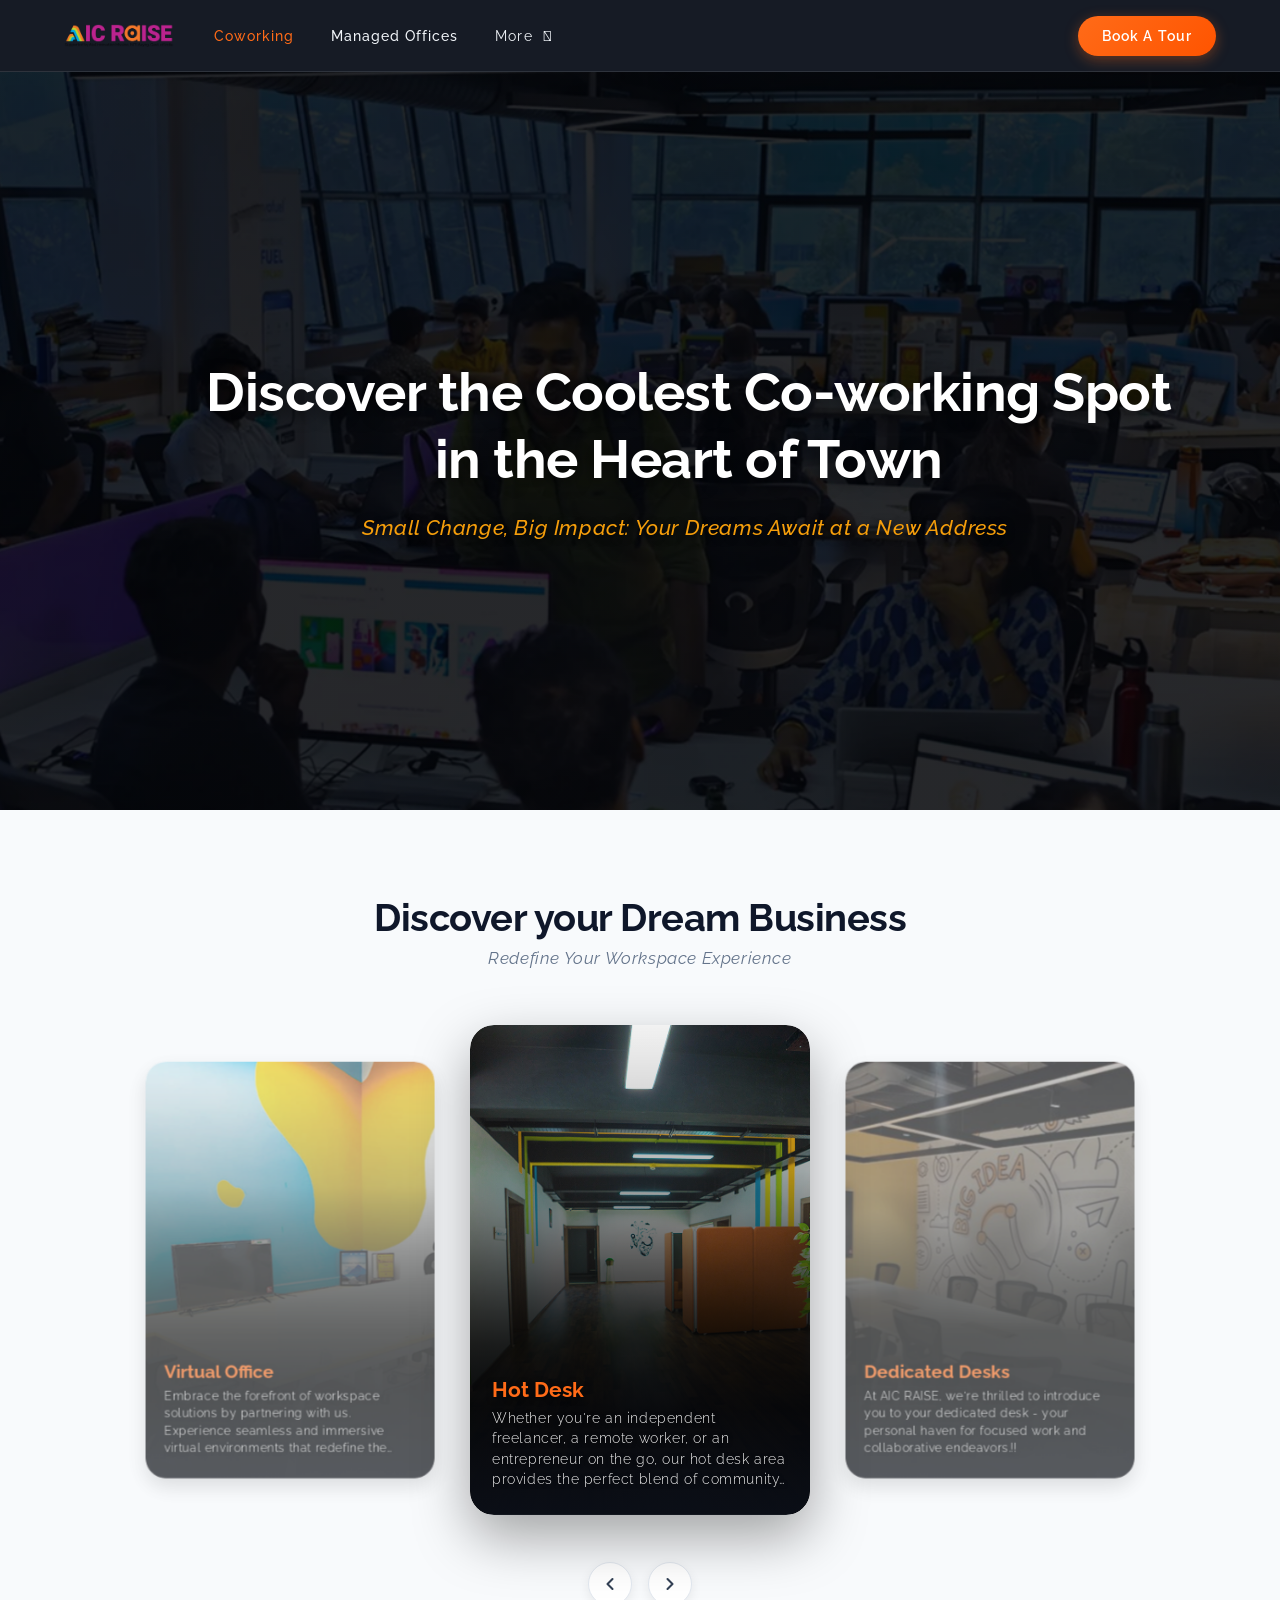
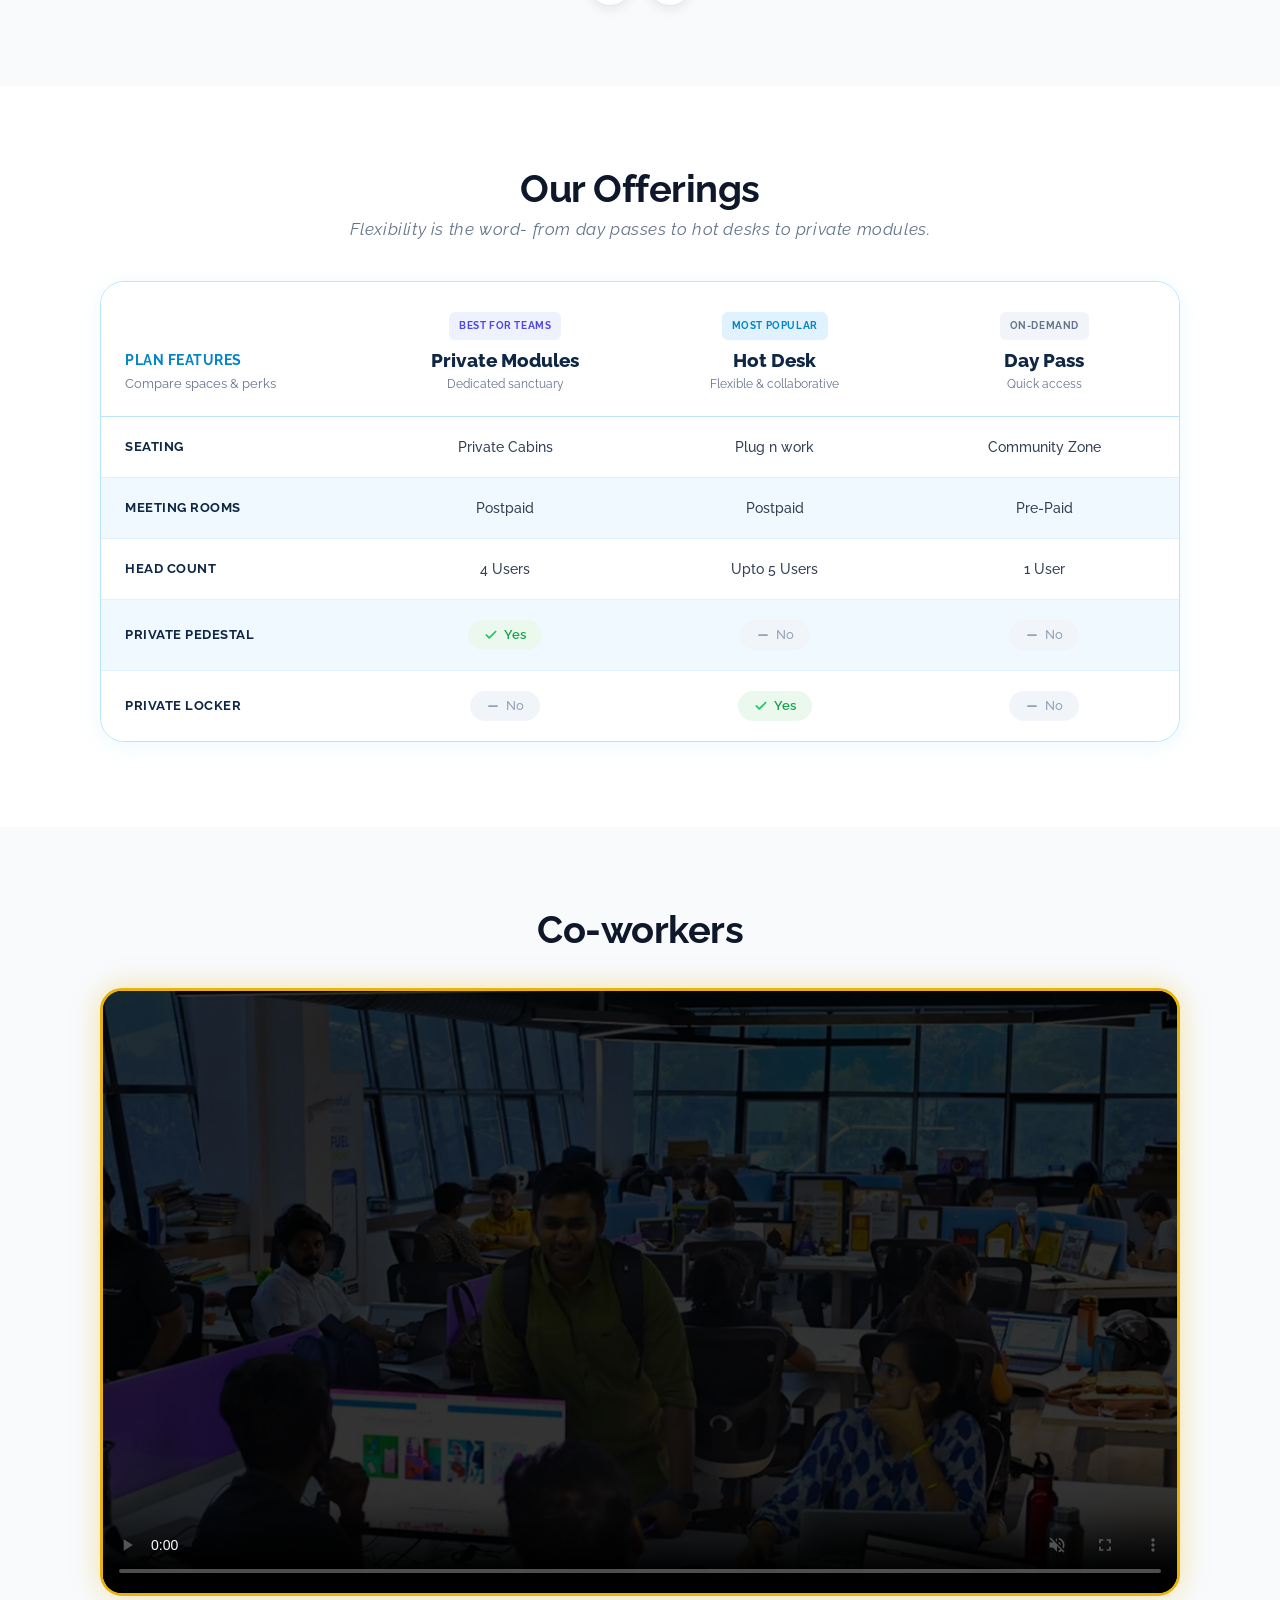
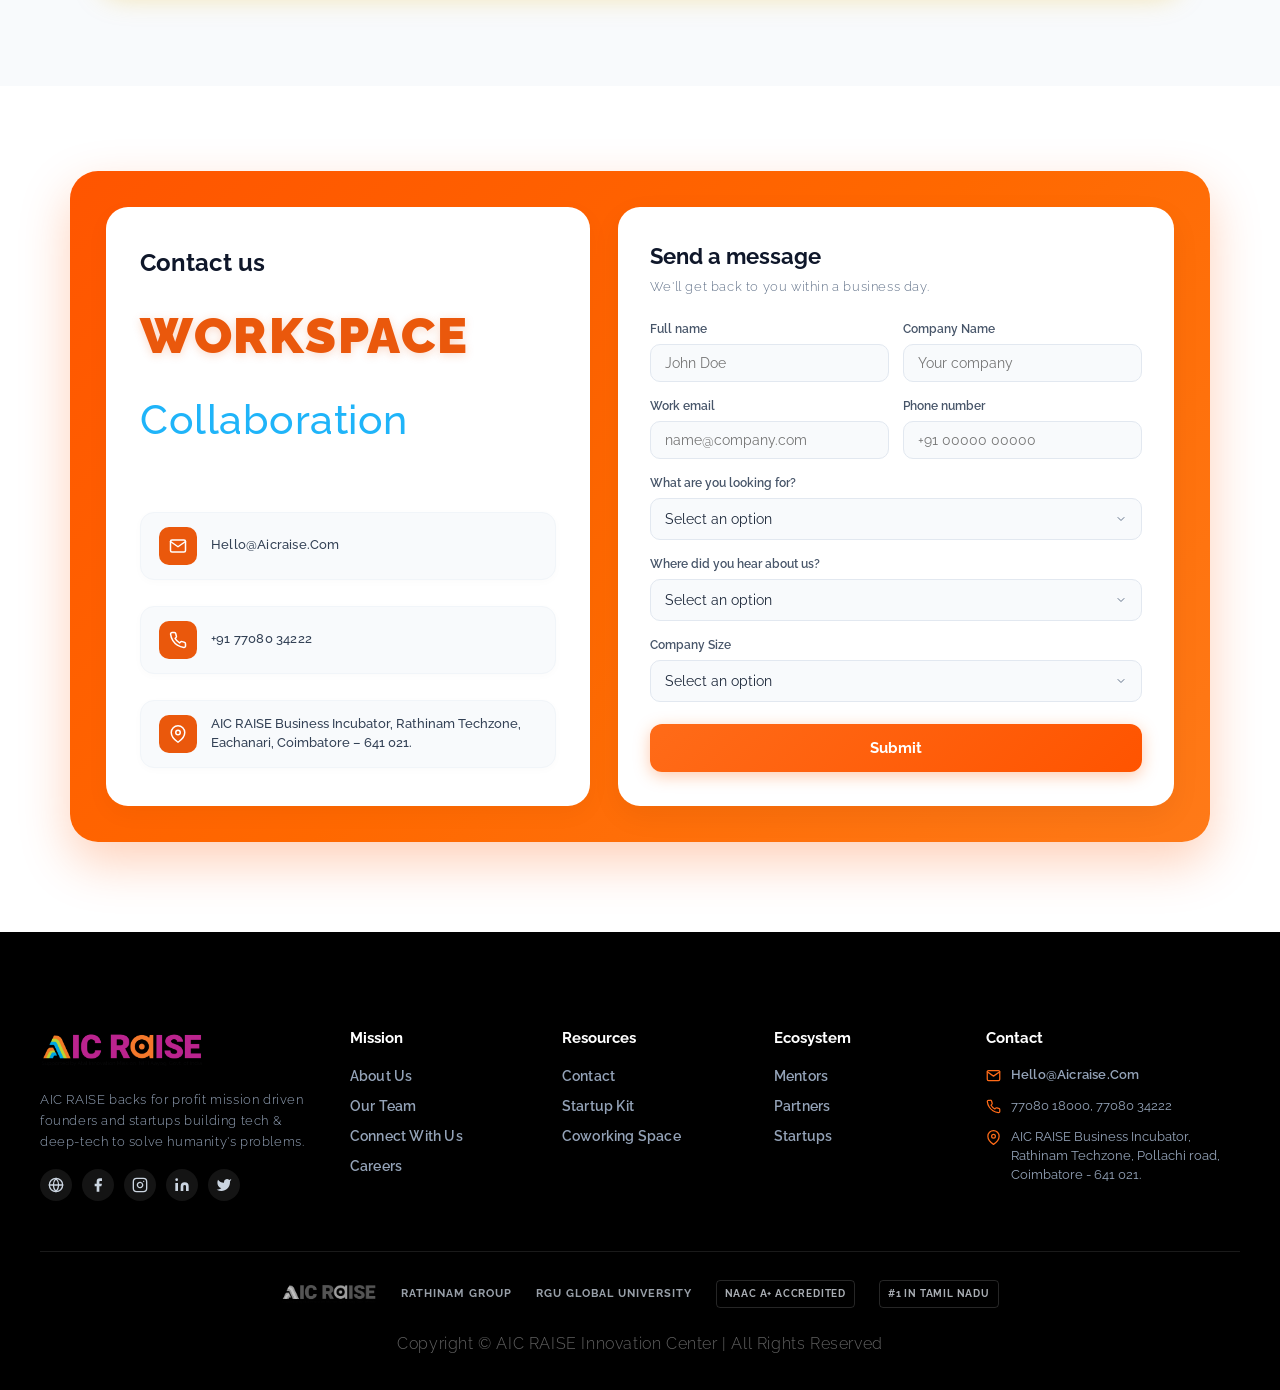
==== commit 535e08aa: "Updates" ====
--- a/index.html
+++ b/index.html
@@ -4,41 +4,1104 @@
 <head>
   <meta charset="utf-8" />
   <title>Best Coworking Space in Coimbatore - AIC RAISE</title>
-  <meta name="keywords" content="Business incubators,Co-working spaces,Startup factories,Collaboration hubs,Innovation hubs,Creative spaces,Maker spaces.">
-  <meta name="description" content="Discover the perfect co-working space for your business at AIC Raise. Our equipped workspace fosters collaboration, creativity, and productivity.">
+  <meta name="keywords"
+    content="Business incubators,Co-working spaces,Startup factories,Collaboration hubs,Innovation hubs,Creative spaces,Maker spaces.">
+  <meta name="description"
+    content="Discover the perfect co-working space for your business at AIC Raise. Our equipped workspace fosters collaboration, creativity, and productivity.">
   <meta content="-Coworking" property="og:title" />
   <meta content="-Coworking" property="twitter:title" />
   <meta content="width=device-width, initial-scale=1" name="viewport" />
-    <!-- <link rel="stylesheet" href="styles.css"> -->
+  <!-- <link rel="stylesheet" href="styles.css"> -->
   <link rel="stylesheet" href="index4.css">
   <link rel="stylesheet" href="index3.css">
   <link rel="stylesheet" href="index41.css">
   <link rel="stylesheet" href="styles.css">
   <!-- <link rel="stylesheet" href="style.css"> -->
-  <link href="uploads-ssl.webflow.com/coworking/css/webflow.min.css"
-    rel="stylesheet" type="text/css" />
+  <link rel="preconnect" href="https://fonts.googleapis.com">
+  <link rel="preconnect" href="https://fonts.gstatic.com" crossorigin>
+  <link href="https://fonts.googleapis.com/css2?family=Raleway:ital,wght@0,300;0,400;0,500;0,600;0,700;0,800;0,900;1,300;1,400;1,500;1,600;1,700;1,800;1,900&display=swap" rel="stylesheet">
+  <link href="uploads-ssl.webflow.com/coworking/css/webflow.min.css" rel="stylesheet" type="text/css" />
   <style>
-    @media (min-width: 992px) {
-      html.w-mod-js:not(.w-mod-ix)  {
-        opacity: 0;
+    /* Base visibility, reset & global Raleway font */
+    *,
+    *::before,
+    *::after,
+    html,
+    body,
+    h1,
+    h2,
+    h3,
+    h4,
+    h5,
+    h6,
+    p,
+    a,
+    span,
+    div,
+    li,
+    th,
+    td,
+    input,
+    select,
+    textarea,
+    button,
+    label {
+      font-family: 'Raleway', -apple-system, BlinkMacSystemFont, 'Segoe UI', Roboto, sans-serif !important;
+    }
+
+    html,
+    body {
+      opacity: 1 !important;
+      height: auto !important;
+      background-color: #f8fafc;
+      color: #1e293b;
+      margin: 0;
+      padding: 0;
+      overflow-x: hidden;
+      scroll-behavior: smooth;
+    }
+
+    /* Navbar styling refinement */
+    .navbar5_component {
+      background: rgba(10, 15, 26, 0.95) !important;
+      backdrop-filter: blur(14px) !important;
+      -webkit-backdrop-filter: blur(14px) !important;
+      border-bottom: 1px solid rgba(255, 255, 255, 0.1) !important;
+      position: sticky !important;
+      top: 0 !important;
+      z-index: 1000 !important;
+      transition: all 0.3s ease;
+    }
+
+    .navbar5_link-2 {
+      color: #f1f5f9 !important;
+      font-weight: 500 !important;
+      transition: color 0.2s ease !important;
+    }
+
+    .navbar5_link-2:hover,
+    .navbar5_link-2.w--current {
+      color: #ff6b18 !important;
+    }
+
+    .text-block-30 {
+      color: #f1f5f9 !important;
+    }
+
+    .dropdown-icon {
+      color: #f1f5f9 !important;
+    }
+
+    .button-10.w-button {
+      background: linear-gradient(135deg, #ff6b18 0%, #ff5400 100%) !important;
+      color: #ffffff !important;
+      border-radius: 9999px !important;
+      font-weight: 600 !important;
+      box-shadow: 0 4px 14px rgba(255, 107, 24, 0.35) !important;
+      border: none !important;
+      padding: 10px 24px !important;
+    }
+
+    .button-10.w-button:hover {
+      transform: translateY(-1px) !important;
+      box-shadow: 0 6px 20px rgba(255, 107, 24, 0.5) !important;
+    }
+
+    /* Section Shared Headers */
+    .section-title-wrap {
+      text-align: center;
+      margin-bottom: 40px;
+    }
+
+    .section-main-title {
+      font-family: 'Raleway', sans-serif;
+      font-size: clamp(28px, 4vw, 38px);
+      font-weight: 700;
+      color: #0f172a;
+      margin: 0 0 10px;
+      letter-spacing: -0.5px;
+    }
+
+    .section-main-subtitle {
+      font-family: 'Raleway', sans-serif;
+      font-size: clamp(14px, 1.8vw, 17px);
+      font-style: italic;
+      color: #64748b;
+      margin: 0;
+      font-weight: 400;
+    }
+
+    /* ========================================================
+       1. HERO SECTION
+       ======================================================== */
+    .hero-custom-section {
+      position: relative;
+      min-height: 82vh;
+      display: flex;
+      align-items: center;
+      justify-content: center;
+      text-align: center;
+      background-image: url('assets/image/hero-bg.png');
+      background-size: cover;
+      background-position: center center;
+      background-repeat: no-repeat;
+      padding: 100px 24px 80px;
+      box-sizing: border-box;
+    }
+
+    .hero-custom-overlay {
+      position: absolute;
+      inset: 0;
+      background: linear-gradient(180deg, rgba(8, 12, 22, 0.268) 0%, rgba(8, 12, 22, 0.307) 100%);
+      z-index: 1;
+    }
+
+    .hero-custom-content {
+      position: relative;
+      z-index: 2;
+      max-width: 900px;
+      margin: 0 auto;
+    }
+
+    .hero-custom-title {
+      color: #ffffff;
+      font-family: 'Raleway', sans-serif;
+      font-size: clamp(32px, 5.2vw, 54px);
+      font-weight: 700;
+      line-height: 1.25;
+      margin: 0 0 18px;
+      letter-spacing: -0.5px;
+      text-shadow: 0 4px 16px rgba(0, 0, 0, 0.6);
+      width: 997px;
+    }
+
+    .hero-custom-subtitle {
+      color: #f59e0b;
+      font-family: 'Raleway', sans-serif;
+      font-size: clamp(16px, 2.2vw, 21px);
+      font-style: italic;
+      font-weight: 500;
+      line-height: 1.5;
+      margin: 0;
+      text-shadow: 0 2px 8px rgba(0, 0, 0, 0.7);
+      width: 990px;
+    }
+
+    /* ========================================================
+       2. DISCOVER YOUR DREAM BUSINESS (CAROUSEL)
+       ======================================================== */
+    .discover-custom-section {
+      padding: 90px 24px 80px;
+      background: #f8fafc;
+      overflow: hidden;
+    }
+
+    .discover-container {
+      max-width: 1200px;
+      margin: 0 auto;
+    }
+
+    .carousel-3d-wrapper {
+      position: relative;
+      width: 100%;
+      margin: 30px auto 0;
+      display: flex;
+      flex-direction: column;
+      align-items: center;
+    }
+
+    .carousel-3d-stage {
+      display: flex;
+      align-items: center;
+      justify-content: center;
+      position: relative;
+      width: 100%;
+      height: 520px;
+      perspective: 1200px;
+      margin: 0 auto;
+    }
+
+    .carousel-card {
+      position: absolute;
+      width: 340px;
+      height: 490px;
+      border-radius: 24px;
+      overflow: hidden;
+      box-shadow: 0 14px 38px rgba(0, 0, 0, 0.16);
+      transition: transform 0.65s cubic-bezier(0.25, 1, 0.5, 1), opacity 0.65s ease, filter 0.65s ease, box-shadow 0.65s ease;
+      cursor: pointer;
+      user-select: none;
+      left: 50%;
+      top: 50%;
+      margin-left: -170px;
+      margin-top: -245px;
+      will-change: transform, opacity;
+    }
+
+    .card-inner {
+      position: relative;
+      width: 100%;
+      height: 100%;
+      border-radius: 24px;
+      overflow: hidden;
+    }
+
+    .card-bg-img {
+      width: 100%;
+      height: 100%;
+      object-fit: cover;
+      display: block;
+      transition: transform 0.6s ease;
+    }
+
+    .card-gradient {
+      position: absolute;
+      inset: 0;
+      background: linear-gradient(180deg, rgba(0, 0, 0, 0.05) 30%, rgba(0, 0, 0, 0.6) 65%, rgba(10, 14, 23, 0.95) 100%);
+      pointer-events: none;
+      z-index: 2;
+    }
+
+    .card-front-content {
+      position: absolute;
+      bottom: 0;
+      left: 0;
+      right: 0;
+      padding: 26px 22px;
+      z-index: 3;
+      color: #ffffff;
+      transition: opacity 0.35s ease, transform 0.35s ease;
+    }
+
+    .card-title {
+      font-family: 'Raleway', sans-serif;
+      font-size: 21px;
+      font-weight: 700;
+      color: #ff6b18;
+      margin: 0 0 8px;
+      text-shadow: 0 2px 6px rgba(0, 0, 0, 0.6);
+    }
+
+    .card-desc {
+      font-family: 'Raleway', sans-serif;
+      font-size: 13.5px;
+      line-height: 1.5;
+      color: rgba(255, 255, 255, 0.92);
+      margin: 0;
+      display: -webkit-box;
+      -webkit-line-clamp: 4;
+      -webkit-box-orient: vertical;
+      overflow: hidden;
+      text-shadow: 0 1px 4px rgba(0, 0, 0, 0.7);
+    }
+
+    /* 3D Carousel Motion Positions */
+    .carousel-card.card-center {
+      transform: translateX(0) scale(1);
+      opacity: 1;
+      z-index: 10;
+      pointer-events: auto;
+      filter: none;
+      box-shadow: 0 22px 55px rgba(0, 0, 0, 0.35);
+    }
+
+    .carousel-card.card-left {
+      transform: translateX(-350px) scale(0.85);
+      opacity: 0.68;
+      z-index: 5;
+      pointer-events: auto;
+      filter: saturate(0.85);
+      box-shadow: 0 10px 25px rgba(0, 0, 0, 0.18);
+    }
+
+    .carousel-card.card-right {
+      transform: translateX(350px) scale(0.85);
+      opacity: 0.68;
+      z-index: 5;
+      pointer-events: auto;
+      filter: saturate(0.85);
+      box-shadow: 0 10px 25px rgba(0, 0, 0, 0.18);
+    }
+
+    .carousel-card.card-left:hover {
+      opacity: 0.9;
+      transform: translateX(-350px) scale(0.89);
+    }
+
+    .carousel-card.card-right:hover {
+      opacity: 0.9;
+      transform: translateX(350px) scale(0.89);
+    }
+
+    .carousel-card.card-hidden-left {
+      transform: translateX(-580px) scale(0.65);
+      opacity: 0;
+      z-index: 1;
+      pointer-events: none;
+    }
+
+    .carousel-card.card-hidden-right {
+      transform: translateX(580px) scale(0.65);
+      opacity: 0;
+      z-index: 1;
+      pointer-events: none;
+    }
+
+    .card-center:hover .card-bg-img {
+      transform: scale(1.04);
+    }
+
+    /* Points Hover Overlay (From Image 2) */
+    .card-hover-overlay {
+      position: absolute;
+      inset: 0;
+      background: rgba(11, 16, 26, 0.94);
+      backdrop-filter: blur(10px);
+      -webkit-backdrop-filter: blur(10px);
+      z-index: 6;
+      padding: 36px 26px 30px;
+      display: flex;
+      flex-direction: column;
+      justify-content: space-between;
+      opacity: 0;
+      pointer-events: none;
+      transform: translateY(14px);
+      transition: opacity 0.35s ease, transform 0.35s ease;
+      box-sizing: border-box;
+      border-radius: 24px;
+    }
+
+    .card-center:hover .card-hover-overlay,
+    .card-center.show-points .card-hover-overlay {
+      opacity: 1;
+      pointer-events: auto;
+      transform: translateY(0);
+    }
+
+    .points-list {
+      list-style: none;
+      padding: 0;
+      margin: 0;
+      display: flex;
+      flex-direction: column;
+      gap: 14px;
+    }
+
+    .points-list li {
+      font-family: 'Raleway', sans-serif;
+      color: #f1f5f9;
+      font-size: 14.5px;
+      font-weight: 500;
+      display: flex;
+      align-items: center;
+      gap: 12px;
+      line-height: 1.35;
+    }
+
+    .points-list li::before {
+      content: '';
+      display: inline-block;
+      width: 6px;
+      height: 6px;
+      background-color: #ff6b18;
+      border-radius: 50%;
+      flex-shrink: 0;
+      box-shadow: 0 0 8px rgba(255, 107, 24, 0.7);
+    }
+
+    .connect-now-btn {
+      background: linear-gradient(135deg, #ff6b18 0%, #ff5400 100%);
+      color: #ffffff !important;
+      text-align: center;
+      padding: 13px 24px;
+      border-radius: 9999px;
+      font-family: 'Raleway', sans-serif;
+      font-weight: 600;
+      font-size: 14.5px;
+      text-decoration: none !important;
+      box-shadow: 0 5px 18px rgba(255, 107, 24, 0.4);
+      transition: transform 0.2s ease, box-shadow 0.2s ease;
+      display: block;
+      width: 100%;
+      box-sizing: border-box;
+      border: none;
+      cursor: pointer;
+    }
+
+    .connect-now-btn:hover {
+      transform: translateY(-2px);
+      box-shadow: 0 8px 24px rgba(255, 107, 24, 0.6);
+    }
+
+    /* Carousel Navigation Buttons */
+    .carousel-controls {
+      display: flex;
+      align-items: center;
+      justify-content: center;
+      gap: 16px;
+      margin-top: 32px;
+    }
+
+    .carousel-nav-btn {
+      width: 44px;
+      height: 44px;
+      border-radius: 50%;
+      background: #ffffff;
+      border: 1px solid #e2e8f0;
+      color: #334155;
+      display: flex;
+      align-items: center;
+      justify-content: center;
+      cursor: pointer;
+      box-shadow: 0 4px 12px rgba(0, 0, 0, 0.07);
+      transition: all 0.25s ease;
+      outline: none;
+    }
+
+    .carousel-nav-btn:hover {
+      background: #ff6b18;
+      color: #ffffff;
+      border-color: #ff6b18;
+      transform: scale(1.08);
+      box-shadow: 0 6px 18px rgba(255, 107, 24, 0.35);
+    }
+
+    /* ========================================================
+       3. OUR OFFERINGS (TABLE)
+       ======================================================== */
+    .offerings-custom-section {
+      padding: 85px 24px 85px;
+      background: #ffffff;
+    }
+
+    .offerings-container {
+      max-width: 1080px;
+      margin: 0 auto;
+    }
+
+    .offerings-table-wrapper {
+      background: #ffffff;
+      border: 1.5px solid #bae6fd;
+      border-radius: 24px;
+      box-shadow: 0 4px 20px rgba(186, 230, 253, 0.25);
+      overflow-x: auto;
+      margin-top: 36px;
+    }
+
+    .offerings-table {
+      width: 100%;
+      min-width: 760px;
+      border-collapse: collapse;
+      text-align: left;
+    }
+
+    .offerings-table th,
+    .offerings-table td {
+      padding: 20px 24px;
+      border-bottom: 1px solid #e0f2fe;
+    }
+
+    .offerings-table tbody tr:last-child td {
+      border-bottom: none;
+    }
+
+    .offerings-table thead th {
+      padding: 30px 24px 22px;
+      border-bottom: 1.5px solid #bae6fd;
+      vertical-align: bottom;
+      background: #ffffff;
+    }
+
+    .th-features {
+      width: 25%;
+    }
+
+    .th-feat-title {
+      font-family: 'Raleway', sans-serif;
+      font-size: 14px;
+      font-weight: 700;
+      letter-spacing: 0.5px;
+      color: #0284c7;
+      margin-bottom: 4px;
+    }
+
+    .th-feat-sub {
+      font-size: 12.5px;
+      color: #64748b;
+      font-weight: 400;
+    }
+
+    .th-plan {
+      width: 25%;
+      text-align: center;
+    }
+
+    .plan-badge {
+      display: inline-block;
+      font-size: 10px;
+      font-weight: 700;
+      letter-spacing: 0.6px;
+      padding: 4px 10px;
+      border-radius: 6px;
+      margin-bottom: 10px;
+      text-transform: uppercase;
+    }
+
+    .badge-teams {
+      background: #eef2ff;
+      color: #4f46e5;
+    }
+
+    .badge-popular {
+      background: #e0f2fe;
+      color: #0284c7;
+    }
+
+    .badge-ondemand {
+      background: #f1f5f9;
+      color: #64748b;
+    }
+
+    .plan-name {
+      font-family: 'Raleway', sans-serif;
+      font-size: 19px;
+      font-weight: 800;
+      color: #0f2744;
+      margin-bottom: 4px;
+    }
+
+    .plan-sub {
+      font-size: 12px;
+      font-weight: 400;
+      color: #64748b;
+    }
+
+    .row-white {
+      background: #ffffff;
+    }
+
+    .row-blue {
+      background: #f0f9ff;
+    }
+
+    .td-feature {
+      font-family: 'Raleway', sans-serif;
+      font-size: 13px;
+      font-weight: 700;
+      color: #0f2744;
+      letter-spacing: 0.5px;
+      text-transform: uppercase;
+    }
+
+    .td-val {
+      text-align: center;
+      font-size: 14px;
+      color: #334155;
+      font-weight: 500;
+    }
+
+    .val-check {
+      display: inline-flex;
+      align-items: center;
+      justify-content: center;
+      gap: 6px;
+      background: #eaf8ee;
+      color: #16a34a;
+      font-weight: 600;
+      font-size: 12.5px;
+      padding: 5px 16px;
+      border-radius: 9999px;
+    }
+
+    .val-dash {
+      display: inline-flex;
+      align-items: center;
+      justify-content: center;
+      gap: 6px;
+      background: #f1f5f9;
+      color: #94a3b8;
+      font-weight: 500;
+      font-size: 12.5px;
+      padding: 5px 16px;
+      border-radius: 9999px;
+    }
+
+    /* ========================================================
+       4. CO-WORKERS (VIDEO SECTION)
+       ======================================================== */
+    .coworkers-custom-section {
+      padding: 85px 24px 90px;
+      background: #f8fafc;
+    }
+
+    .coworkers-container {
+      max-width: 1080px;
+      margin: 0 auto;
+    }
+
+    .video-outer-frame {
+      border: 3.5px solid #eab308;
+      border-radius: 22px;
+      box-shadow: 0 0 28px rgba(234, 179, 8, 0.35);
+      overflow: hidden;
+      background: #000000;
+      position: relative;
+      aspect-ratio: 16 / 9;
+      width: 100%;
+      margin: 30px auto 0;
+    }
+
+    .video-outer-frame video {
+      width: 100%;
+      height: 100%;
+      object-fit: cover;
+      display: block;
+      outline: none;
+    }
+
+    /* ========================================================
+       5. CONTACT US & SEND A MESSAGE FORM
+       ======================================================== */
+    .contact-custom-section {
+      padding: 85px 24px 90px;
+      background: #ffffff;
+    }
+
+    .contact-container {
+      max-width: 1140px;
+      margin: 0 auto;
+    }
+
+    .contact-card-wrapper {
+      background: linear-gradient(135deg, #ff5500 0%, #ff6800 50%, #ff7a18 100%);
+      border-radius: 28px;
+      padding: 36px;
+      box-shadow: 0 20px 50px rgba(255, 85, 0, 0.28);
+      display: grid;
+      grid-template-columns: 1fr 1.15fr;
+      gap: 28px;
+      align-items: stretch;
+    }
+
+    .contact-info-card,
+    .message-card {
+      background: #ffffff;
+      border-radius: 22px;
+      padding: 38px 34px;
+      box-shadow: 0 8px 24px rgba(0, 0, 0, 0.04);
+      display: flex;
+      flex-direction: column;
+      justify-content: space-evenly;
+    }
+
+    .contact-heading {
+      font-family: 'Raleway', sans-serif;
+      font-size: 24px;
+      font-weight: 700;
+      color: #0f172a;
+      margin: 0 0 2px;
+    }
+
+    .workspace-main-title {
+      font-family: 'Raleway', sans-serif;
+      font-size: clamp(50px, 4.4vw, 50px);
+      font-weight: 900;
+      color: #ea580c;
+      letter-spacing: 1.5px;
+      line-height: 2.05;
+      text-transform: uppercase;
+      margin: 4px 0 8px;
+      text-shadow: 0 2px 10px rgba(234, 88, 12, 0.22);
+    }
+
+    .workspace-sub-rotator {
+      height: 50px;
+      position: relative;
+      margin: 0 0 28px;
+      display: flex;
+      align-items: center;
+      overflow: hidden;
+    }
+
+    .rotating-sub-item {
+      font-family: 'Raleway', sans-serif;
+      font-size: clamp(41px, 2.5vw, 26px);
+      font-weight: 500;
+      letter-spacing: 0.5px;
+      color: #1FB4F9;
+      margin: 0;
+      line-height: 1.2;
+      position: absolute;
+      left: 0;
+      top: 50%;
+      transform: translateY(-50%);
+      opacity: 1;
+      transition: opacity 0.4s ease, transform 0.4s cubic-bezier(0.2, 0.9, 0.3, 1.1);
+      will-change: opacity, transform;
+      white-space: nowrap;
+    }
+
+    .rotating-sub-item.anim-fade-out {
+      opacity: 0;
+      transform: translateY(-90%);
+    }
+
+    .rotating-sub-item.anim-fade-in {
+      opacity: 0;
+      transform: translateY(-10%);
+    }
+
+    .contact-pill-list {
+      display: flex;
+      flex-direction: column;
+      gap: 26px;
+      margin-top: auto;
+    }
+
+    .contact-pill-item {
+      background: #f8fafc;
+      border: 1px solid #f1f5f9;
+      border-radius: 14px;
+      padding: 14px 18px;
+      display: flex;
+      align-items: center;
+      gap: 14px;
+      text-decoration: none !important;
+      color: #334155;
+      box-shadow: 0 2px 8px rgba(0, 0, 0, 0.02);
+      transition: transform 0.2s ease, box-shadow 0.2s ease, border-color 0.2s ease;
+    }
+
+    .contact-pill-item:hover {
+      transform: translateY(-2px);
+      border-color: #ffd8bf;
+      box-shadow: 0 6px 16px rgba(255, 85, 0, 0.08);
+    }
+
+    .pill-icon-circle {
+      width: 38px;
+      height: 38px;
+      background: #ea580c;
+      border-radius: 10px;
+      display: flex;
+      align-items: center;
+      justify-content: center;
+      flex-shrink: 0;
+    }
+
+    .pill-text {
+      font-family: 'Raleway', sans-serif;
+      font-size: 13px;
+      font-weight: 500;
+      line-height: 1.4;
+      color: #334155;
+    }
+
+    /* Right column: White card */
+    .message-card {
+      background: #ffffff;
+      border-radius: 22px;
+      padding: 34px 32px;
+      box-shadow: 0 10px 30px rgba(0, 0, 0, 0.06);
+    }
+
+    .message-card-title {
+      font-family: 'Raleway', sans-serif;
+      font-size: 22px;
+      font-weight: 700;
+      color: #0f172a;
+      margin: 0 0 4px;
+    }
+
+    .message-card-sub {
+      font-family: 'Raleway', sans-serif;
+      font-size: 13px;
+      color: #64748b;
+      margin: 0 0 20px;
+    }
+
+    .form-grid-2col {
+      display: grid;
+      grid-template-columns: 1fr 1fr;
+      gap: 14px;
+    }
+
+    .form-group {
+      margin-bottom: 14px;
+    }
+
+    .form-label {
+      display: block;
+      font-family: 'Raleway', sans-serif;
+      font-size: 12px;
+      font-weight: 600;
+      color: #475569;
+      margin-bottom: 5px;
+    }
+
+    .form-control {
+      width: 100%;
+      border: 1.5px solid #e2e8f0;
+      border-radius: 10px;
+      padding: 10px 14px;
+      font-size: 13.5px;
+      color: #1e293b;
+      background: #f8fafc;
+      box-sizing: border-box;
+      outline: none;
+      transition: border-color 0.2s, box-shadow 0.2s, background-color 0.2s;
+    }
+
+    .form-control:focus {
+      border-color: #ff6b18;
+      background: #ffffff;
+      box-shadow: 0 0 0 3px rgba(255, 107, 24, 0.14);
+    }
+
+    .form-select {
+      cursor: pointer;
+      appearance: none;
+      -webkit-appearance: none;
+      background-image: url("data:image/svg+xml;charset=UTF-8,%3Csvg%20xmlns%3D%22http%3A%2F%2Fwww.w3.org%2F2000%2Fsvg%22%20width%3D%2212%22%20height%3D%2212%22%20viewBox%3D%220%200%2024%2024%22%20fill%3D%22none%22%20stroke%3D%22%2364748b%22%20stroke-width%3D%222%22%20stroke-linecap%3D%22round%22%20stroke-linejoin%3D%22round%22%3E%3Cpolyline%20points%3D%226%209%2012%2015%2018%209%22%3E%3C%2Fpolyline%3E%3C%2Fsvg%3E");
+      background-repeat: no-repeat;
+      background-position: right 14px center;
+      background-size: 12px;
+      padding-right: 32px;
+    }
+
+    .form-submit-btn {
+      width: 100%;
+      background: linear-gradient(135deg, #ff6b18 0%, #ff5400 100%);
+      color: #ffffff;
+      border: none;
+      border-radius: 12px;
+      height: 48px;
+      font-family: 'Raleway', sans-serif;
+      font-size: 15px;
+      font-weight: 700;
+      cursor: pointer;
+      box-shadow: 0 4px 16px rgba(255, 107, 24, 0.35);
+      transition: all 0.2s ease;
+      margin-top: 8px;
+    }
+
+    .form-submit-btn:hover {
+      transform: translateY(-2px);
+      box-shadow: 0 8px 24px rgba(255, 107, 24, 0.5);
+    }
+
+    /* ========================================================
+       6. FOOTER
+       ======================================================== */
+    .custom-footer {
+      background: #000000;
+      color: #ffffff;
+      padding: 70px 24px 30px;
+    }
+
+    .footer-container {
+      max-width: 1200px;
+      margin: 0 auto;
+    }
+
+    .footer-top-grid {
+      display: grid;
+      grid-template-columns: 1.4fr 0.9fr 0.9fr 0.9fr 1.3fr;
+      gap: 36px;
+      margin-bottom: 50px;
+    }
+
+    .footer-brand-col {
+      display: flex;
+      flex-direction: column;
+      gap: 16px;
+    }
+
+    .footer-logo {
+      max-height: 48px;
+      width: auto;
+      object-fit: contain;
+    }
+
+    .footer-desc {
+      font-size: 13px;
+      line-height: 1.6;
+      color: #94a3b8;
+      margin: 0;
+    }
+
+    .footer-socials {
+      display: flex;
+      gap: 10px;
+      align-items: center;
+    }
+
+    .social-circle {
+      width: 32px;
+      height: 32px;
+      border-radius: 50%;
+      background: rgba(255, 255, 255, 0.08);
+      color: #cbd5e1;
+      display: flex;
+      align-items: center;
+      justify-content: center;
+      transition: all 0.2s ease;
+      text-decoration: none;
+    }
+
+    .social-circle:hover {
+      background: #ff6b18;
+      color: #ffffff;
+      transform: translateY(-2px);
+    }
+
+    .footer-col-title {
+      font-family: 'Raleway', sans-serif;
+      font-size: 15px;
+      font-weight: 700;
+      color: #ffffff;
+      margin: 0 0 16px;
+    }
+
+    .footer-links-list {
+      list-style: none;
+      padding: 0;
+      margin: 0;
+      display: flex;
+      flex-direction: column;
+      gap: 10px;
+    }
+
+    .footer-links-list li a {
+      font-size: 13.5px;
+      color: #94a3b8;
+      text-decoration: none;
+      transition: color 0.2s ease;
+    }
+
+    .footer-links-list li a:hover {
+      color: #ff6b18;
+    }
+
+    .footer-contact-item {
+      display: flex;
+      align-items: flex-start;
+      gap: 10px;
+      font-size: 13px;
+      color: #94a3b8;
+      margin-bottom: 12px;
+      line-height: 1.45;
+    }
+
+    .footer-contact-item svg {
+      flex-shrink: 0;
+      margin-top: 2px;
+      color: #ff6b18;
+    }
+
+    .footer-contact-item a {
+      color: #94a3b8;
+      text-decoration: none;
+      transition: color 0.2s;
+    }
+
+    .footer-contact-item a:hover {
+      color: #ff6b18;
+    }
+
+    .footer-bottom-divider {
+      height: 1px;
+      background: rgba(255, 255, 255, 0.1);
+      margin-bottom: 28px;
+    }
+
+    .footer-accreditations-row {
+      display: flex;
+      flex-wrap: wrap;
+      align-items: center;
+      justify-content: center;
+      gap: 24px;
+      margin-bottom: 24px;
+      opacity: 0.75;
+    }
+
+    .acc-logo-item img {
+      max-height: 28px;
+      filter: grayscale(100%) brightness(150%);
+    }
+
+    .acc-text-item {
+      font-family: 'Raleway', sans-serif;
+      font-size: 11px;
+      font-weight: 700;
+      letter-spacing: 1px;
+      color: #cbd5e1;
+    }
+
+    .acc-badge-item {
+      border: 1px solid rgba(255, 255, 255, 0.2);
+      border-radius: 4px;
+      padding: 3px 8px;
+      font-size: 10px;
+      font-weight: 700;
+      letter-spacing: 0.8px;
+      color: #e2e8f0;
+    }
+
+    .footer-copyright-row {
+      text-align: center;
+      font-size: 12.5px;
+      color: #64748b;
+    }
+
+    .footer-copyright-row p {
+      margin: 0;
+    }
+
+    /* Responsive Breakpoints */
+    @media (max-width: 991px) {
+
+      .carousel-card.card-left {
+        transform: translateX(-220px) scale(0.78);
+        opacity: 0.45;
       }
-    }
-
-    @media (max-width: 991px) and (min-width: 768px) {
-      html.w-mod-js:not(.w-mod-ix)  {
-        height: 0px;
+
+      .carousel-card.card-right {
+        transform: translateX(220px) scale(0.78);
+        opacity: 0.45;
       }
-    }
-
-    @media (max-width: 767px) and (min-width: 480px) {
-      html.w-mod-js:not(.w-mod-ix)  {
-        height: 0px;
+
+      .contact-card-wrapper {
+        grid-template-columns: 1fr;
+        padding: 32px 24px;
       }
-    }
-
-    @media (max-width: 479px) {
-      html.w-mod-js:not(.w-mod-ix)  {
-        height: 0px;
+
+      .footer-top-grid {
+        grid-template-columns: 1fr 1fr;
+        gap: 28px;
+      }
+
+      .footer-brand-col {
+        grid-column: span 2;
+      }
+    }
+
+    @media (max-width: 600px) {
+      .form-grid-2col {
+        grid-template-columns: 1fr;
+      }
+
+      .contact-info-card,
+      .message-card {
+        padding: 24px 18px;
+      }
+
+      .footer-top-grid {
+        grid-template-columns: 1fr;
+      }
+
+      .footer-brand-col {
+        grid-column: span 1;
       }
     }
   </style>
@@ -49,6 +1112,7 @@
     WebFont.load({
       google: {
         families: [
+          "Raleway:100,200,300,400,500,600,700,800,900,300italic,400italic,500italic,600italic,700italic,800italic,900italic",
           "Open Sans:300,300italic,400,400italic,600,600italic,700,700italic,800,800italic",
           "Montserrat:100,100italic,200,200italic,300,300italic,400,400italic,500,500italic,600,600italic,700,700italic,800,800italic,900,900italic",
           "Poppins:200,300,regular,500,600,700,800",
@@ -58,8 +1122,7 @@
     });
   </script>
   <link href="post/photos/favicon.png" rel="shortcut icon" type="image/x-icon" />
-  <link
-    href="uploads-ssl.webflow.com/coworking/5ddeabf7cf00bd63099e363b_2gethr_Logo_%20256x%20256.jpg"
+  <link href="uploads-ssl.webflow.com/coworking/5ddeabf7cf00bd63099e363b_2gethr_Logo_%20256x%20256.jpg"
     rel="apple-touch-icon" />
 
 </head>
@@ -69,8 +1132,7 @@
 
     <!-- ..... -->
     <div data-animation="default" class="navbar5_component w-nav" data-easing2="ease"
-      fs-scrolldisable-element="smart-nav" data-easing="ease" data-collapse="medium"
-       role="banner" data-duration="400">
+      fs-scrolldisable-element="smart-nav" data-easing="ease" data-collapse="medium" role="banner" data-duration="400">
       <section class="section_contact-modal2">
         <div class="padding-global">
           <div class="container-large-4"></div>
@@ -86,13 +1148,12 @@
           <div class="navbar5_menu-left">
             <a href="index.html" aria-current="page" class="navbar5_link-2 w-nav-link w--current">Coworking</a>
             <a href="managedoffices.html" class="navbar5_link-2 w-nav-link">Managed Offices</a>
-            <div data-hover="true" data-delay="300" 
-              class="navbar5_menu-dropdown w-dropdown">
+            <div data-hover="true" data-delay="300" class="navbar5_menu-dropdown w-dropdown">
               <div class="navbar5_dropdown-toggle-2 w-dropdown-toggle">
                 <div class="dropdown-icon w-icon-dropdown-toggle"></div>
                 <div class="text-block-30">More</div>
               </div>
-              <nav  class="navbar5_dropdown-list w-dropdown-list">
+              <nav class="navbar5_dropdown-list w-dropdown-list">
                 <div class="navbar5_container">
                   <div class="navbar5_dropdown-content">
                     <div class="navbar5_dropdown-content-left">
@@ -205,70 +1266,68 @@
                             transform: translate3d(0, 100%, 0) scale3d(1, 1, 1)
                               rotateX(0) rotateY(0) rotateZ(0) skew(0, 0);
                           " class="contact-modal2_content-wrapper">
-                      <a  href="#"
-                        class="contact-modal2_close-button w-inline-block"><img
-                          src="https://uploads-ssl.webflow.com/624380709031623bfe4aee60/624380709031627a354aee7f_icon_close-modal-white.svg"
-                          loading="lazy" alt="" class="hide-mobile-landscape" />
-                        <img
-                          src="https://uploads-ssl.webflow.com/624380709031623bfe4aee60/624380709031623afe4aee7e_icon_close-modal.svg"
-                          loading="lazy" alt="" class="show-mobile-landscape" />
-                      </a>
-                      <div  class="contact-modal2_background-overlay">
+                        <a href="#" class="contact-modal2_close-button w-inline-block"><img
+                            src="https://uploads-ssl.webflow.com/624380709031623bfe4aee60/624380709031627a354aee7f_icon_close-modal-white.svg"
+                            loading="lazy" alt="" class="hide-mobile-landscape" />
+                          <img
+                            src="https://uploads-ssl.webflow.com/624380709031623bfe4aee60/624380709031623afe4aee7e_icon_close-modal.svg"
+                            loading="lazy" alt="" class="show-mobile-landscape" />
+                        </a>
+                        <div class="contact-modal2_background-overlay">
+                        </div>
                       </div>
-                    </div>
-                    <div class="social-icons1_component">
-                      <div class="w-layout-grid social-icons1_list">
-                        <a href="https://www.facebook.com/2gethr.official/" target="_blank"
-                          class="social-icons1_link w-inline-block">
-                          <div class="social-icon-2 w-embed">
-                            <svg width="24" height="24" viewBox="0 0 24 24" fill="none"
-                              xmlns="http://www.w3.org/2000/svg">
-                              <path
-                                d="M16.5 6H13.5C12.9477 6 12.5 6.44772 12.5 7V10H16.5C16.6137 9.99748 16.7216 10.0504 16.7892 10.1419C16.8568 10.2334 16.8758 10.352 16.84 10.46L16.1 12.66C16.0318 12.8619 15.8431 12.9984 15.63 13H12.5V20.5C12.5 20.7761 12.2761 21 12 21H9.5C9.22386 21 9 20.7761 9 20.5V13H7.5C7.22386 13 7 12.7761 7 12.5V10.5C7 10.2239 7.22386 10 7.5 10H9V7C9 4.79086 10.7909 3 13 3H16.5C16.7761 3 17 3.22386 17 3.5V5.5C17 5.77614 16.7761 6 16.5 6Z"
-                                fill="CurrentColor" />
-                            </svg>
-                          </div>
-                        </a><a href="https://www.instagram.com/2gethr.official/?hl=en" target="_blank"
-                          class="social-icons1_link w-inline-block">
-                          <div class="social-icon-2 w-embed">
-                            <svg width="24" height="24" viewBox="0 0 24 24" fill="none"
-                              xmlns="http://www.w3.org/2000/svg">
-                              <path fill-rule="evenodd" clip-rule="evenodd"
-                                d="M16 3H8C5.23858 3 3 5.23858 3 8V16C3 18.7614 5.23858 21 8 21H16C18.7614 21 21 18.7614 21 16V8C21 5.23858 18.7614 3 16 3ZM19.25 16C19.2445 17.7926 17.7926 19.2445 16 19.25H8C6.20735 19.2445 4.75549 17.7926 4.75 16V8C4.75549 6.20735 6.20735 4.75549 8 4.75H16C17.7926 4.75549 19.2445 6.20735 19.25 8V16ZM16.75 8.25C17.3023 8.25 17.75 7.80228 17.75 7.25C17.75 6.69772 17.3023 6.25 16.75 6.25C16.1977 6.25 15.75 6.69772 15.75 7.25C15.75 7.80228 16.1977 8.25 16.75 8.25ZM12 7.5C9.51472 7.5 7.5 9.51472 7.5 12C7.5 14.4853 9.51472 16.5 12 16.5C14.4853 16.5 16.5 14.4853 16.5 12C16.5027 10.8057 16.0294 9.65957 15.1849 8.81508C14.3404 7.97059 13.1943 7.49734 12 7.5ZM9.25 12C9.25 13.5188 10.4812 14.75 12 14.75C13.5188 14.75 14.75 13.5188 14.75 12C14.75 10.4812 13.5188 9.25 12 9.25C10.4812 9.25 9.25 10.4812 9.25 12Z"
-                                fill="CurrentColor" />
-                            </svg>
-                          </div>
-                        </a><a href="https://in.linkedin.com/company/2gethr-official" target="_blank"
-                          class="social-icons1_link w-inline-block">
-                          <div class="social-icon-2 w-embed">
-                            <svg width="24" height="24" viewBox="0 0 24 24" fill="none"
-                              xmlns="http://www.w3.org/2000/svg">
-                              <path fill-rule="evenodd" clip-rule="evenodd"
-                                d="M5 3H19C20.1046 3 21 3.89543 21 5V19C21 20.1046 20.1046 21 19 21H5C3.89543 21 3 20.1046 3 19V5C3 3.89543 3.89543 3 5 3ZM8 18C8.27614 18 8.5 17.7761 8.5 17.5V10.5C8.5 10.2239 8.27614 10 8 10H6.5C6.22386 10 6 10.2239 6 10.5V17.5C6 17.7761 6.22386 18 6.5 18H8ZM7.25 9C6.42157 9 5.75 8.32843 5.75 7.5C5.75 6.67157 6.42157 6 7.25 6C8.07843 6 8.75 6.67157 8.75 7.5C8.75 8.32843 8.07843 9 7.25 9ZM17.5 18C17.7761 18 18 17.7761 18 17.5V12.9C18.0325 11.3108 16.8576 9.95452 15.28 9.76C14.177 9.65925 13.1083 10.1744 12.5 11.1V10.5C12.5 10.2239 12.2761 10 12 10H10.5C10.2239 10 10 10.2239 10 10.5V17.5C10 17.7761 10.2239 18 10.5 18H12C12.2761 18 12.5 17.7761 12.5 17.5V13.75C12.5 12.9216 13.1716 12.25 14 12.25C14.8284 12.25 15.5 12.9216 15.5 13.75V17.5C15.5 17.7761 15.7239 18 16 18H17.5Z"
-                                fill="CurrentColor" />
-                            </svg>
-                          </div>
-                        </a><a href="https://www.youtube.com/channel/UC5Wdd_EDU_q8aS3aRUBSEeA" target="_blank"
-                          class="social-icons1_link w-inline-block">
-                          <div class="social-icon-2 w-embed">
-                            <svg width="currentWidth" height="currentHeight" viewBox="0 0 24 24" fill="none"
-                              xmlns="http://www.w3.org/2000/svg">
-                              <path fill-rule="evenodd" clip-rule="evenodd"
-                                d="M18.5399 4.33992L19.9999 4.48992C21.7284 4.68529 23.0264 6.16064 22.9999 7.89992V16.0999C23.0264 17.8392 21.7284 19.3146 19.9999 19.5099L18.5999 19.6599C14.2315 20.1099 9.82835 20.1099 5.45991 19.6599L3.99991 19.5099C2.27143 19.3146 0.973464 17.8392 0.999909 16.0999V7.89992C0.973464 6.16064 2.27143 4.68529 3.99991 4.48992L5.39991 4.33992C9.76835 3.88995 14.1715 3.88995 18.5399 4.33992ZM11.1099 15.2199L14.9999 12.6199H15.0599C15.2695 12.4833 15.3959 12.2501 15.3959 11.9999C15.3959 11.7497 15.2695 11.5165 15.0599 11.3799L11.1699 8.77992C10.9402 8.62469 10.6437 8.60879 10.3987 8.73859C10.1538 8.86839 10.0004 9.12271 9.99991 9.39992V14.5999C10.0128 14.858 10.1576 15.0913 10.3832 15.2173C10.6088 15.3433 10.8834 15.3443 11.1099 15.2199Z"
-                                fill="currentColor" />
-                            </svg>
-                          </div>
-                        </a>
+                      <div class="social-icons1_component">
+                        <div class="w-layout-grid social-icons1_list">
+                          <a href="https://www.facebook.com/2gethr.official/" target="_blank"
+                            class="social-icons1_link w-inline-block">
+                            <div class="social-icon-2 w-embed">
+                              <svg width="24" height="24" viewBox="0 0 24 24" fill="none"
+                                xmlns="http://www.w3.org/2000/svg">
+                                <path
+                                  d="M16.5 6H13.5C12.9477 6 12.5 6.44772 12.5 7V10H16.5C16.6137 9.99748 16.7216 10.0504 16.7892 10.1419C16.8568 10.2334 16.8758 10.352 16.84 10.46L16.1 12.66C16.0318 12.8619 15.8431 12.9984 15.63 13H12.5V20.5C12.5 20.7761 12.2761 21 12 21H9.5C9.22386 21 9 20.7761 9 20.5V13H7.5C7.22386 13 7 12.7761 7 12.5V10.5C7 10.2239 7.22386 10 7.5 10H9V7C9 4.79086 10.7909 3 13 3H16.5C16.7761 3 17 3.22386 17 3.5V5.5C17 5.77614 16.7761 6 16.5 6Z"
+                                  fill="CurrentColor" />
+                              </svg>
+                            </div>
+                          </a><a href="https://www.instagram.com/2gethr.official/?hl=en" target="_blank"
+                            class="social-icons1_link w-inline-block">
+                            <div class="social-icon-2 w-embed">
+                              <svg width="24" height="24" viewBox="0 0 24 24" fill="none"
+                                xmlns="http://www.w3.org/2000/svg">
+                                <path fill-rule="evenodd" clip-rule="evenodd"
+                                  d="M16 3H8C5.23858 3 3 5.23858 3 8V16C3 18.7614 5.23858 21 8 21H16C18.7614 21 21 18.7614 21 16V8C21 5.23858 18.7614 3 16 3ZM19.25 16C19.2445 17.7926 17.7926 19.2445 16 19.25H8C6.20735 19.2445 4.75549 17.7926 4.75 16V8C4.75549 6.20735 6.20735 4.75549 8 4.75H16C17.7926 4.75549 19.2445 6.20735 19.25 8V16ZM16.75 8.25C17.3023 8.25 17.75 7.80228 17.75 7.25C17.75 6.69772 17.3023 6.25 16.75 6.25C16.1977 6.25 15.75 6.69772 15.75 7.25C15.75 7.80228 16.1977 8.25 16.75 8.25ZM12 7.5C9.51472 7.5 7.5 9.51472 7.5 12C7.5 14.4853 9.51472 16.5 12 16.5C14.4853 16.5 16.5 14.4853 16.5 12C16.5027 10.8057 16.0294 9.65957 15.1849 8.81508C14.3404 7.97059 13.1943 7.49734 12 7.5ZM9.25 12C9.25 13.5188 10.4812 14.75 12 14.75C13.5188 14.75 14.75 13.5188 14.75 12C14.75 10.4812 13.5188 9.25 12 9.25C10.4812 9.25 9.25 10.4812 9.25 12Z"
+                                  fill="CurrentColor" />
+                              </svg>
+                            </div>
+                          </a><a href="https://in.linkedin.com/company/2gethr-official" target="_blank"
+                            class="social-icons1_link w-inline-block">
+                            <div class="social-icon-2 w-embed">
+                              <svg width="24" height="24" viewBox="0 0 24 24" fill="none"
+                                xmlns="http://www.w3.org/2000/svg">
+                                <path fill-rule="evenodd" clip-rule="evenodd"
+                                  d="M5 3H19C20.1046 3 21 3.89543 21 5V19C21 20.1046 20.1046 21 19 21H5C3.89543 21 3 20.1046 3 19V5C3 3.89543 3.89543 3 5 3ZM8 18C8.27614 18 8.5 17.7761 8.5 17.5V10.5C8.5 10.2239 8.27614 10 8 10H6.5C6.22386 10 6 10.2239 6 10.5V17.5C6 17.7761 6.22386 18 6.5 18H8ZM7.25 9C6.42157 9 5.75 8.32843 5.75 7.5C5.75 6.67157 6.42157 6 7.25 6C8.07843 6 8.75 6.67157 8.75 7.5C8.75 8.32843 8.07843 9 7.25 9ZM17.5 18C17.7761 18 18 17.7761 18 17.5V12.9C18.0325 11.3108 16.8576 9.95452 15.28 9.76C14.177 9.65925 13.1083 10.1744 12.5 11.1V10.5C12.5 10.2239 12.2761 10 12 10H10.5C10.2239 10 10 10.2239 10 10.5V17.5C10 17.7761 10.2239 18 10.5 18H12C12.2761 18 12.5 17.7761 12.5 17.5V13.75C12.5 12.9216 13.1716 12.25 14 12.25C14.8284 12.25 15.5 12.9216 15.5 13.75V17.5C15.5 17.7761 15.7239 18 16 18H17.5Z"
+                                  fill="CurrentColor" />
+                              </svg>
+                            </div>
+                          </a><a href="https://www.youtube.com/channel/UC5Wdd_EDU_q8aS3aRUBSEeA" target="_blank"
+                            class="social-icons1_link w-inline-block">
+                            <div class="social-icon-2 w-embed">
+                              <svg width="currentWidth" height="currentHeight" viewBox="0 0 24 24" fill="none"
+                                xmlns="http://www.w3.org/2000/svg">
+                                <path fill-rule="evenodd" clip-rule="evenodd"
+                                  d="M18.5399 4.33992L19.9999 4.48992C21.7284 4.68529 23.0264 6.16064 22.9999 7.89992V16.0999C23.0264 17.8392 21.7284 19.3146 19.9999 19.5099L18.5999 19.6599C14.2315 20.1099 9.82835 20.1099 5.45991 19.6599L3.99991 19.5099C2.27143 19.3146 0.973464 17.8392 0.999909 16.0999V7.89992C0.973464 6.16064 2.27143 4.68529 3.99991 4.48992L5.39991 4.33992C9.76835 3.88995 14.1715 3.88995 18.5399 4.33992ZM11.1099 15.2199L14.9999 12.6199H15.0599C15.2695 12.4833 15.3959 12.2501 15.3959 11.9999C15.3959 11.7497 15.2695 11.5165 15.0599 11.3799L11.1699 8.77992C10.9402 8.62469 10.6437 8.60879 10.3987 8.73859C10.1538 8.86839 10.0004 9.12271 9.99991 9.39992V14.5999C10.0128 14.858 10.1576 15.0913 10.3832 15.2173C10.6088 15.3433 10.8834 15.3443 11.1099 15.2199Z"
+                                  fill="currentColor" />
+                              </svg>
+                            </div>
+                          </a>
+                        </div>
                       </div>
                     </div>
                   </div>
                 </div>
               </div>
-            </div>
           </section>
         </nav>
-        <a href="schedule-a-visit.html"  target="_blank"
-          class="button-10 w-button">Book A Tour</a>
+        <a href="schedule-a-visit.html" target="_blank" class="button-10 w-button">Book A Tour</a>
         <div class="navbar5_menu-button w-nav-button">
           <div class="menu-icon-2">
             <div class="menu-icon_line-top"></div>
@@ -281,1220 +1340,708 @@
       </div>
     </div>
 
-    <!-- ....... -->
-    <div class="header-image-2">
-      <header class="section_header5">
-        <div class="padding-global-2">
-          <div class="container-large-4">
-            <div class="header-100vh">
-              <div class="padding-section-large-4">
-                <div class="max-width-medium-2">
-                  <div class="margin-top margin-medium">
-                    <div class="button-group"></div>
-                  </div>
+    <!-- ==================== 1. HERO SECTION ==================== -->
+    <header class="hero-custom-section">
+      <div class="hero-custom-overlay"></div>
+      <div class="hero-custom-content">
+        <h1 class="hero-custom-title">
+          Discover the Coolest Co-working Spot<br>in the Heart of Town
+        </h1>
+        <p class="hero-custom-subtitle">
+          Small Change, Big Impact: Your Dreams Await at a New Address
+        </p>
+      </div>
+    </header>
+
+    <!-- ==================== 2. DISCOVER YOUR DREAM BUSINESS ==================== -->
+    <section id="discover" class="discover-custom-section">
+      <div class="discover-container">
+        <div class="section-title-wrap">
+          <h2 class="section-main-title">Discover your Dream Business</h2>
+          <p class="section-main-subtitle">Redefine Your Workspace Experience</p>
+        </div>
+
+        <div class="carousel-3d-wrapper" id="carouselWrapper">
+          <div class="carousel-3d-stage" id="carouselStage">
+            <!-- Card 0: Hot Desk -->
+            <div class="carousel-card card-center" data-index="0" title="Hot Desk">
+              <div class="card-inner">
+                <img class="card-bg-img" src="assets/image/discover 1.png" alt="Hot Desk" />
+                <div class="card-gradient"></div>
+                <div class="card-front-content">
+                  <h3 class="card-title">Hot Desk</h3>
+                  <p class="card-desc">Whether you're an independent freelancer, a remote worker, or an entrepreneur on the go, our hot desk area provides the perfect blend of community, amenities, and functionality.</p>
+                </div>
+                <div class="card-hover-overlay">
+                  <ul class="points-list">
+                    <li>Flexible Workspaces</li>
+                    <li>Conference/ Meeting rooms</li>
+                    <li>High-Speed Connectivity</li>
+                    <li>Event Access</li>
+                    <li>Startup toolkit</li>
+                    <li>Networking Opportunities</li>
+                  </ul>
+                  <a href="#contact" class="connect-now-btn">Connect Now</a>
+                </div>
+              </div>
+            </div>
+
+            <!-- Card 1: Dedicated Desks -->
+            <div class="carousel-card card-right" data-index="1" title="Dedicated Desks">
+              <div class="card-inner">
+                <img class="card-bg-img" src="assets/image/discover 2.png" alt="Dedicated Desks" />
+                <div class="card-gradient"></div>
+                <div class="card-front-content">
+                  <h3 class="card-title">Dedicated Desks</h3>
+                  <p class="card-desc">At AIC RAISE, we're thrilled to introduce you to your dedicated desk - your personal haven for focused work and collaborative endeavors.!!</p>
+                </div>
+                <div class="card-hover-overlay">
+                  <ul class="points-list">
+                    <li>Your Personal Haven</li>
+                    <li>24/7 Access</li>
+                    <li>Meeting Room Access</li>
+                    <li>Startup toolkit</li>
+                    <li>Community Access</li>
+                    <li>Exclusive Events</li>
+                  </ul>
+                  <a href="#contact" class="connect-now-btn">Connect Now</a>
+                </div>
+              </div>
+            </div>
+
+            <!-- Card 2: Cabin Space -->
+            <div class="carousel-card card-hidden-right" data-index="2" title="Cabin Space">
+              <div class="card-inner">
+                <img class="card-bg-img" src="assets/image/discover 3.png" alt="Cabin Space" />
+                <div class="card-gradient"></div>
+                <div class="card-front-content">
+                  <h3 class="card-title">Cabin Space</h3>
+                  <p class="card-desc">Each cabin is crafted to provide you with the perfect blend of solitude and community, ensuring an environment where you work.</p>
+                </div>
+                <div class="card-hover-overlay">
+                  <ul class="points-list">
+                    <li>Tranquil Ambiance</li>
+                    <li>Personalized Setups</li>
+                    <li>On-Demand Amenities</li>
+                    <li>Exclusive Membership</li>
+                    <li>Startup toolkit</li>
+                    <li>Community Access</li>
+                  </ul>
+                  <a href="#contact" class="connect-now-btn">Connect Now</a>
+                </div>
+              </div>
+            </div>
+
+            <!-- Card 3: Event Space -->
+            <div class="carousel-card card-hidden-left" data-index="3" title="Event Space">
+              <div class="card-inner">
+                <img class="card-bg-img" src="assets/image/discover 4.png" alt="Event Space" />
+                <div class="card-gradient"></div>
+                <div class="card-front-content">
+                  <h3 class="card-title">Event Space</h3>
+                  <p class="card-desc">A space that's great for hosting events, holding workshops, launching a new product and conducting conferences. You also get access to an active community of professionals—so you can build awareness, network and connections for your brand.</p>
+                </div>
+                <div class="card-hover-overlay">
+                  <ul class="points-list">
+                    <li>24/7 Open Hours</li>
+                    <li>Conference / Meeting Rooms</li>
+                    <li>StartUp Tool Kit</li>
+                    <li>Free events for Year</li>
+                    <li>Free Wifi</li>
+                    <li>Community Access</li>
+                  </ul>
+                  <a href="#contact" class="connect-now-btn">Connect Now</a>
+                </div>
+              </div>
+            </div>
+
+            <!-- Card 4: Virtual Office -->
+            <div class="carousel-card card-left" data-index="4" title="Virtual Office">
+              <div class="card-inner">
+                <img class="card-bg-img" src="assets/image/discover 5.png" alt="Virtual Office" />
+                <div class="card-gradient"></div>
+                <div class="card-front-content">
+                  <h3 class="card-title">Virtual Office</h3>
+                  <p class="card-desc">Embrace the forefront of workspace solutions by partnering with us. Experience seamless and immersive virtual environments that redefine the future of workspaces.</p>
+                </div>
+                <div class="card-hover-overlay">
+                  <ul class="points-list">
+                    <li>No Physical Presence Required</li>
+                    <li>Reduction of Overhead</li>
+                    <li>Package Handling</li>
+                    <li>Inquiry Handling</li>
+                    <li>Mailing Address</li>
+                    <li>Branch Address</li>
+                    <li>Message handling</li>
+                  </ul>
+                  <a href="#contact" class="connect-now-btn">Connect Now</a>
                 </div>
               </div>
             </div>
           </div>
+
+          <!-- Navigation Controls -->
+          <div class="carousel-controls">
+            <button type="button" class="carousel-nav-btn prev-btn" id="prevBtn" aria-label="Previous slide">
+              <svg width="20" height="20" viewBox="0 0 24 24" fill="none" stroke="currentColor" stroke-width="2.5"
+                stroke-linecap="round" stroke-linejoin="round">
+                <polyline points="15 18 9 12 15 6"></polyline>
+              </svg>
+            </button>
+            <button type="button" class="carousel-nav-btn next-btn" id="nextBtn" aria-label="Next slide">
+              <svg width="20" height="20" viewBox="0 0 24 24" fill="none" stroke="currentColor" stroke-width="2.5"
+                stroke-linecap="round" stroke-linejoin="round">
+                <polyline points="9 18 15 12 9 6"></polyline>
+              </svg>
+            </button>
+          </div>
         </div>
-        <div class="cta4_background-image-wrapper">
-          <div class="image-overlay-layer"></div>
-          <img src="https://ik.imagekit.io/cbvocm5af/Coworking/New%20Photos/Section%201.jpeg?updatedAt=1695185408496" loading="lazy" alt="" class="header5_background-image" />
+      </div>
+    </section>
+
+    <!-- ==================== 3. OUR OFFERINGS ==================== -->
+    <section id="offerings" class="offerings-custom-section">
+      <div class="offerings-container">
+        <div class="section-title-wrap">
+          <h2 class="section-main-title">Our Offerings</h2>
+          <p class="section-main-subtitle">Flexibility is the word- from day passes to hot desks to private modules.</p>
         </div>
-      </header>
-    </div><br><br>
-
-    <header class="section_header19">
-      <div class="padding-global-2">
-        <div class="container-large-4">
-          <div class="padding-section-large-4 gsdf">
-            <div class="w-layout-grid header19_component">
-              <div id="w-nodee-_327614e8-a071-df1e-b9f8-86e9335ec8c2-dc3f6086" class="header19_content">
-                <div class="margin-bottom margin-small">
-                  <h1 class="heading-109">
-                    Discover the Coolest Co-working Spot in the Heart of Town
-                  </h1>
+
+        <div class="offerings-table-wrapper">
+          <table class="offerings-table">
+            <thead>
+              <tr>
+                <th class="th-features">
+                  <div class="th-feat-title">PLAN FEATURES</div>
+                  <div class="th-feat-sub">Compare spaces &amp; perks</div>
+                </th>
+                <th class="th-plan">
+                  <span class="plan-badge badge-teams">BEST FOR TEAMS</span>
+                  <div class="plan-name">Private Modules</div>
+                  <div class="plan-sub">Dedicated sanctuary</div>
+                </th>
+                <th class="th-plan">
+                  <span class="plan-badge badge-popular">MOST POPULAR</span>
+                  <div class="plan-name">Hot Desk</div>
+                  <div class="plan-sub">Flexible &amp; collaborative</div>
+                </th>
+                <th class="th-plan">
+                  <span class="plan-badge badge-ondemand">ON-DEMAND</span>
+                  <div class="plan-name">Day Pass</div>
+                  <div class="plan-sub">Quick access</div>
+                </th>
+              </tr>
+            </thead>
+            <tbody>
+              <tr class="row-white">
+                <td class="td-feature">SEATING</td>
+                <td class="td-val">Private Cabins</td>
+                <td class="td-val">Plug n work</td>
+                <td class="td-val">Community Zone</td>
+              </tr>
+              <tr class="row-blue">
+                <td class="td-feature">MEETING ROOMS</td>
+                <td class="td-val">Postpaid</td>
+                <td class="td-val">Postpaid</td>
+                <td class="td-val">Pre-Paid</td>
+              </tr>
+              <tr class="row-white">
+                <td class="td-feature">HEAD COUNT</td>
+                <td class="td-val">4 Users</td>
+                <td class="td-val">Upto 5 Users</td>
+                <td class="td-val">1 User</td>
+              </tr>
+              <tr class="row-blue">
+                <td class="td-feature">PRIVATE PEDESTAL</td>
+                <td class="td-val">
+                  <span class="val-check">
+                    <svg width="14" height="14" viewBox="0 0 24 24" fill="none" stroke="#22c55e" stroke-width="3"
+                      stroke-linecap="round" stroke-linejoin="round">
+                      <polyline points="20 6 9 17 4 12"></polyline>
+                    </svg>
+                    Yes
+                  </span>
+                </td>
+                <td class="td-val">
+                  <span class="val-dash">
+                    <svg width="14" height="14" viewBox="0 0 24 24" fill="none" stroke="#94a3b8" stroke-width="3"
+                      stroke-linecap="round" stroke-linejoin="round">
+                      <line x1="5" y1="12" x2="19" y2="12"></line>
+                    </svg>
+                    No
+                  </span>
+                </td>
+                <td class="td-val">
+                  <span class="val-dash">
+                    <svg width="14" height="14" viewBox="0 0 24 24" fill="none" stroke="#94a3b8" stroke-width="3"
+                      stroke-linecap="round" stroke-linejoin="round">
+                      <line x1="5" y1="12" x2="19" y2="12"></line>
+                    </svg>
+                    No
+                  </span>
+                </td>
+              </tr>
+              <tr class="row-white">
+                <td class="td-feature">PRIVATE LOCKER</td>
+                <td class="td-val">
+                  <span class="val-dash">
+                    <svg width="14" height="14" viewBox="0 0 24 24" fill="none" stroke="#94a3b8" stroke-width="3"
+                      stroke-linecap="round" stroke-linejoin="round">
+                      <line x1="5" y1="12" x2="19" y2="12"></line>
+                    </svg>
+                    No
+                  </span>
+                </td>
+                <td class="td-val">
+                  <span class="val-check">
+                    <svg width="14" height="14" viewBox="0 0 24 24" fill="none" stroke="#22c55e" stroke-width="3"
+                      stroke-linecap="round" stroke-linejoin="round">
+                      <polyline points="20 6 9 17 4 12"></polyline>
+                    </svg>
+                    Yes
+                  </span>
+                </td>
+                <td class="td-val">
+                  <span class="val-dash">
+                    <svg width="14" height="14" viewBox="0 0 24 24" fill="none" stroke="#94a3b8" stroke-width="3"
+                      stroke-linecap="round" stroke-linejoin="round">
+                      <line x1="5" y1="12" x2="19" y2="12"></line>
+                    </svg>
+                    No
+                  </span>
+                </td>
+              </tr>
+            </tbody>
+          </table>
+        </div>
+      </div>
+    </section>
+
+    <!-- ==================== 4. CO-WORKERS ==================== -->
+    <section id="coworkers" class="coworkers-custom-section">
+      <div class="coworkers-container">
+        <div class="section-title-wrap">
+          <h2 class="section-main-title">Co-workers</h2>
+        </div>
+
+        <div class="video-outer-frame">
+          <video id="coworkers-video" controls autoplay muted loop playsinline preload="auto" poster="assets/image/hero-bg.png">
+            <source src="assets/image/co working.mp4" type="video/mp4">
+            <source src="assets/image/co%20working.mp4" type="video/mp4">
+            <!-- Tip: Video is loaded from assets/image/co working.mp4 -->
+            Your browser does not support HTML5 video.
+          </video>
+        </div>
+      </div>
+    </section>
+
+    <!-- ==================== 5. CONTACT US & SEND A MESSAGE ==================== -->
+    <section id="contact" class="contact-custom-section">
+      <div class="contact-container">
+        <div class="contact-card-wrapper">
+          <!-- Left Column: White Card -->
+          <div class="contact-info-card">
+            <div class="contact-card-top">
+              <h2 class="contact-heading">Contact us</h2>
+              <div class="workspace-main-title">WORKSPACE</div>
+              <div class="workspace-sub-rotator" id="workspaceSubRotator">
+                <div class="rotating-sub-item" id="contactRotatingSub">Collaboration</div>
+              </div>
+            </div>
+
+            <div class="contact-pill-list">
+              <a href="mailto:hello@aicraise.com" class="contact-pill-item">
+                <div class="pill-icon-circle">
+                  <svg width="18" height="18" viewBox="0 0 24 24" fill="none" stroke="#ffffff" stroke-width="2"
+                    stroke-linecap="round" stroke-linejoin="round">
+                    <path d="M4 4h16c1.1 0 2 .9 2 2v12c0 1.1-.9 2-2 2H4c-1.1 0-2-.9-2-2V6c0-1.1.9-2 2-2z"></path>
+                    <polyline points="22,6 12,13 2,6"></polyline>
+                  </svg>
                 </div>
-                <p class="text-size-medium-6 mkj">
-                  Small Change, Big Impact: Your Dreams Await at a New Address.
-                </p>
+                <span class="pill-text">hello@aicraise.com</span>
+              </a>
+
+              <a href="tel:+917708034222" class="contact-pill-item">
+                <div class="pill-icon-circle">
+                  <svg width="18" height="18" viewBox="0 0 24 24" fill="none" stroke="#ffffff" stroke-width="2"
+                    stroke-linecap="round" stroke-linejoin="round">
+                    <path
+                      d="M22 16.92v3a2 2 0 0 1-2.18 2 19.79 19.79 0 0 1-8.63-3.07 19.5 19.5 0 0 1-6-6 19.79 19.79 0 0 1-3.07-8.67A2 2 0 0 1 4.11 2h3a2 2 0 0 1 2 1.72 12.84 12.84 0 0 0 .7 2.81 2 2 0 0 1-.45 2.11L8.09 9.91a16 16 0 0 0 6 6l1.27-1.27a2 2 0 0 1 2.11-.45 12.84 12.84 0 0 0 2.81.7A2 2 0 0 1 22 16.92z">
+                    </path>
+                  </svg>
+                </div>
+                <span class="pill-text">+91 77080 34222</span>
+              </a>
+
+              <div class="contact-pill-item">
+                <div class="pill-icon-circle">
+                  <svg width="18" height="18" viewBox="0 0 24 24" fill="none" stroke="#ffffff" stroke-width="2"
+                    stroke-linecap="round" stroke-linejoin="round">
+                    <path d="M21 10c0 7-9 13-9 13s-9-6-9-13a9 9 0 0 1 18 0z"></path>
+                    <circle cx="12" cy="10" r="3"></circle>
+                  </svg>
+                </div>
+                <span class="pill-text">AIC RAISE Business Incubator, Rathinam Techzone, Eachanari, Coimbatore – 641
+                  021.</span>
               </div>
             </div>
           </div>
-        </div>
-      </div>
-    </header>
-
-    <section class="section_pricing24">
-      <div class="padding-global-2">
-        <div class="container-large-4">
-          <div class="padding-section-large-4">
-            <div class="margin-bottom margin-large">
-              <div class="text-align-center-5">
-                <div class="max-width-large align-center">
-                  <div class="margin-bottom margin-xsmall">
-                    <div class="text-weight-semibold-6">
-                      Redefine Your Workspace Experience
-                    </div>
-                  </div>
-                  <div class="margin-bottom margin-small">
-                    <h2 class="fgsdf">Discover your Dream Business</h2>
-                  </div>
+
+          <!-- Right Column: White Message Form Card -->
+          <div class="message-card">
+            <h3 class="message-card-title">Send a message</h3>
+            <p class="message-card-sub">We'll get back to you within a business day.</p>
+
+            <form id="wf-form-ContactForm" name="wf-form-ContactForm" data-name="ContactForm" method="POST">
+              <div class="form-grid-2col">
+                <div class="form-group">
+                  <label for="Full-Name" class="form-label">Full name</label>
+                  <input type="text" class="form-control" name="Full-Name" id="Full-Name" placeholder="John Doe"
+                    required />
+                </div>
+                <div class="form-group">
+                  <label for="Company-Name" class="form-label">Company Name</label>
+                  <input type="text" class="form-control" name="Company-Name" id="Company-Name"
+                    placeholder="Your company" required />
                 </div>
               </div>
-            </div>
-            <div data-current="Tab 1" data-easing="ease" data-duration-in="300" data-duration-out="100"
-              class="pricing24_component w-tabs">
-              <div class="pricing24_tabs-menu w-tab-menu">
-                <a data-w-tab="Tab 1" class="pricing24_tab-link w-inline-block w-tab-link w--current">
-                  <div>Monthly biling</div>
-                </a><a data-w-tab="Tab 2" class="pricing24_tab-link w-inline-block w-tab-link">
-                  <div>Annual billing</div>
-                </a>
-              </div>
-              <div class="w-tab-content">
-                <div data-w-tab="Tab 1" class="pricing24_tab-pane w-tab-pane w--tab-active">
-                  <div class="w-layout-grid pricing24_plans">
-                    <div class="pricing24_plan">
-                      <div class="pricing24_content">
-                        <div class="pricing24_content-top">
-                          <div class="pricing24_icon-wrapper">
-                            <img src="post/photos/hot desk.svg" loading="lazy" alt="" class="icon-1x1-medium-2" />
-                          </div>
-                          <div class="heading-style-h6 coworking">
-                            Hot Desk
-                          </div>
-                          <div class="margin-vertical margin-xxsmall">
-                            <div>Whether you're an independent freelancer, a remote worker, or an entrepreneur on the
-                              go, our hot desk area provides the perfect blend of community, amenities, and
-                              functionality.
-                              <ul>
-                                <li>Flexible Workspaces</li>
-                                <li>Conference/ Meeting rooms</li>
-                                <li>High-Speed Connectivity
-                                </li>
-                                <li>Event Access
-                                </li>
-                                <li>Startup toolkit
-                                </li>
-                                <li>Networking Opportunities</li>
-
-                              </ul>
-                            </div>
-                          </div>
-                          <div class="pricing24_divider"></div>
-                        </div>
-                        <a href="schedule-a-visit.html" target="_blank"
-                          class="button-12 max-width-full w-button">Connect Now</a>
-                      </div>
-                    </div>
-                    <div class="pricing24_plan">
-                      <div class="pricing24_content">
-                        <div class="pricing24_content-top">
-                          <div class="pricing24_icon-wrapper">
-                            <img src="post/photos/dedicated desk.svg" loading="lazy" alt="" class="icon-1x1-medium-2" />
-                          </div>
-                          <div class="heading-style-h6 coworking">
-                            Dedicated Desks
-                          </div>
-                          <div class="margin-vertical margin-xxsmall">
-                            <div>
-
-                              At AIC RAISE, we're thrilled to introduce you to your dedicated desk – your personal haven
-                              for focused work and collaborative endeavors !!<ul>
-                                <li>Your Personal Haven</li>
-                                <li>24/7 Access
-                                </li>
-                                <li>Meeting Room Access
-                                </li>
-                                <li>Startup toolkit
-                                </li>
-                                <li>Community Access</li>
-                                <li>Exclusive Events</li>
-
-                              </ul>
-                            </div>
-                          </div>
-                          <div class="pricing24_divider"></div>
-                        </div>
-                        <a href="schedule-a-visit.html" target="_blank"
-                          class="button-12 max-width-full w-button">Connect Now</a>
-                      </div>
-                    </div>
-                    <div class="pricing24_plan">
-                      <div class="pricing24_content">
-                        <div class="pricing24_content-top">
-                          <div class="pricing24_icon-wrapper">
-                            <img src="post/photo/output-onlinepngtools (3).png" loading="lazy" alt=""
-                              class="icon-1x1-medium-2" />
-                          </div>
-                          <div class="heading-style-h6 coworking">
-                            Cabin Space
-                          </div>
-                          <div class="margin-vertical margin-xxsmall">
-                            <div>
-                              Each cabin is crafted to provide you with the perfect blend of solitude and community,
-                              ensuring an environment where you work.<ul>
-                                <li>Tranquil Ambiance</li>
-                                <li>Personalized Setups
-                                </li>
-                                <li>On-Demand Amenities
-                                </li>
-                                <li>Exclusive Membership
-                                </li>
-                                <li>Startup toolkit
-                                </li>
-                                <li>Community Access
-
-                                </li>
-                              </ul>
-                            </div>
-                          </div>
-                          <div class="pricing24_divider"></div>
-                        </div>
-                        <a href="schedule-a-visit.html" target="_blank"
-                          class="button-12 max-width-full w-button">Connect Now</a>
-                      </div>
-                    </div>
-                  </div>
+
+              <div class="form-grid-2col">
+                <div class="form-group">
+                  <label for="Email-3" class="form-label">Work email</label>
+                  <input type="email" class="form-control" name="Email-3" id="Email-3" placeholder="name@company.com"
+                    required />
                 </div>
-                <div data-w-tab="Tab 2" class="pricing24_tab-pane w-tab-pane">
-                  <div class="w-layout-grid pricing24_plans">
-                    <div class="pricing24_plan">
-                      <div class="pricing24_content">
-                        <div class="pricing24_content-top">
-                          <div class="pricing24_icon-wrapper">
-                            <img
-                              src="https://uploads-ssl.webflow.com/624380709031623bfe4aee60/624380709031626fc14aee84_icon.svg"
-                              loading="lazy" alt="" class="icon-1x1-medium-2" />
-                          </div>
-                          <div class="heading-style-h6">Basic plan</div>
-                          <div class="margin-vertical margin-xxsmall">
-                            <div class="heading-style-h1">
-                              $180<span class="heading-style-h4-2">/yr</span>
-                            </div>
-                          </div>
-                          <div class="text-weight-medium">Save 20%</div>
-                          <div class="pricing24_divider"></div>
-                          <div>Includes:</div>
-                          <div class="pricing24_feature-list">
-                            <div id="w-nodee-_9071b734-004d-c576-192c-632b167f65d3-dc3f6086" class="pricing24_feature">
-                              <div class="pricing24_feature-icon-wrapper">
-                                <img
-                                  src="https://uploads-ssl.webflow.com/624380709031623bfe4aee60/6243807090316232dc4aee70_icon_check.svg"
-                                  loading="lazy" alt="" class="icon-1x1-xsmall" />
-                              </div>
-                              <div>Feature text goes here</div>
-                            </div>
-                            <div id="w-nodee-_9071b734-004d-c576-192c-632b167f65d8-dc3f6086" class="pricing24_feature">
-                              <div class="pricing24_feature-icon-wrapper">
-                                <img
-                                  src="https://uploads-ssl.webflow.com/624380709031623bfe4aee60/6243807090316232dc4aee70_icon_check.svg"
-                                  loading="lazy" alt="" class="icon-1x1-xsmall" />
-                              </div>
-                              <div>Feature text goes here</div>
-                            </div>
-                            <div id="w-nodee-_9071b734-004d-c576-192c-632b167f65dd-dc3f6086" class="pricing24_feature">
-                              <div class="pricing24_feature-icon-wrapper">
-                                <img
-                                  src="https://uploads-ssl.webflow.com/624380709031623bfe4aee60/6243807090316232dc4aee70_icon_check.svg"
-                                  loading="lazy" alt="" class="icon-1x1-xsmall" />
-                              </div>
-                              <div>Feature text goes here</div>
-                            </div>
-                          </div>
-                        </div>
-                        <a href="schedule-a-visit.html" class="button-12 max-width-full w-button">Get started</a>
-                      </div>
-                    </div>
-                    <div class="pricing24_plan">
-                      <div class="pricing24_content">
-                        <div class="pricing24_content-top">
-                          <div class="pricing24_icon-wrapper">
-                            <img
-                              src="https://uploads-ssl.webflow.com/624380709031623bfe4aee60/624380709031626fc14aee84_icon.svg"
-                              loading="lazy" alt="" class="icon-1x1-medium-2" />
-                          </div>
-                          <div class="heading-style-h6">Business plan</div>
-                          <div class="margin-vertical margin-xxsmall">
-                            <div class="heading-style-h1">
-                              $280<span class="heading-style-h4-2">/yr</span>
-                            </div>
-                          </div>
-                          <div class="text-weight-medium">Save 20%</div>
-                          <div class="pricing24_divider"></div>
-                          <div>Includes:</div>
-                          <div class="pricing24_feature-list">
-                            <div id="w-nodee-_9071b734-004d-c576-192c-632b167f65f6-dc3f6086" class="pricing24_feature">
-                              <div class="pricing24_feature-icon-wrapper">
-                                <img
-                                  src="https://uploads-ssl.webflow.com/624380709031623bfe4aee60/6243807090316232dc4aee70_icon_check.svg"
-                                  loading="lazy" alt="" class="icon-1x1-xsmall" />
-                              </div>
-                              <div>Feature text goes here</div>
-                            </div>
-                            <div id="w-nodee-_9071b734-004d-c576-192c-632b167f65fb-dc3f6086" class="pricing24_feature">
-                              <div class="pricing24_feature-icon-wrapper">
-                                <img
-                                  src="https://uploads-ssl.webflow.com/624380709031623bfe4aee60/6243807090316232dc4aee70_icon_check.svg"
-                                  loading="lazy" alt="" class="icon-1x1-xsmall" />
-                              </div>
-                              <div>Feature text goes here</div>
-                            </div>
-                            <div id="w-nodee-_9071b734-004d-c576-192c-632b167f6600-dc3f6086" class="pricing24_feature">
-                              <div class="pricing24_feature-icon-wrapper">
-                                <img
-                                  src="https://uploads-ssl.webflow.com/624380709031623bfe4aee60/6243807090316232dc4aee70_icon_check.svg"
-                                  loading="lazy" alt="" class="icon-1x1-xsmall" />
-                              </div>
-                              <div>Feature text goes here</div>
-                            </div>
-                            <div id="w-nodee-_9071b734-004d-c576-192c-632b167f6605-dc3f6086" class="pricing24_feature">
-                              <div class="pricing24_feature-icon-wrapper">
-                                <img
-                                  src="https://uploads-ssl.webflow.com/624380709031623bfe4aee60/6243807090316232dc4aee70_icon_check.svg"
-                                  loading="lazy" alt="" class="icon-1x1-xsmall" />
-                              </div>
-                              <div>Feature text goes here</div>
-                            </div>
-                          </div>
-                        </div>
-                        <a href="schedule-a-visit.html" class="button-12 max-width-full w-button">Get started</a>
-                      </div>
-                    </div>
-                    <div class="pricing24_plan">
-                      <div class="pricing24_content">
-                        <div class="pricing24_content-top">
-                          <div class="pricing24_icon-wrapper">
-                            <img
-                              src="https://uploads-ssl.webflow.com/624380709031623bfe4aee60/624380709031626fc14aee84_icon.svg"
-                              loading="lazy" alt="" class="icon-1x1-medium-2" />
-                          </div>
-                          <div class="heading-style-h6">Enterprise plan</div>
-                          <div class="margin-vertical margin-xxsmall">
-                            <div class="heading-style-h1">
-                              $480<span class="heading-style-h4-2">/yr</span>
-                            </div>
-                          </div>
-                          <div class="text-weight-medium">Save 20%</div>
-                          <div class="pricing24_divider"></div>
-                          <div>Includes:</div>
-                          <div class="pricing24_feature-list">
-                            <div id="w-nodee-_9071b734-004d-c576-192c-632b167f661e-dc3f6086" class="pricing24_feature">
-                              <div class="pricing24_feature-icon-wrapper">
-                                <img
-                                  src="https://uploads-ssl.webflow.com/624380709031623bfe4aee60/6243807090316232dc4aee70_icon_check.svg"
-                                  loading="lazy" alt="" class="icon-1x1-xsmall" />
-                              </div>
-                              <div>Feature text goes here</div>
-                            </div>
-                            <div id="w-nodee-_9071b734-004d-c576-192c-632b167f6623-dc3f6086" class="pricing24_feature">
-                              <div class="pricing24_feature-icon-wrapper">
-                                <img
-                                  src="https://uploads-ssl.webflow.com/624380709031623bfe4aee60/6243807090316232dc4aee70_icon_check.svg"
-                                  loading="lazy" alt="" class="icon-1x1-xsmall" />
-                              </div>
-                              <div>Feature text goes here</div>
-                            </div>
-                            <div id="w-nodee-_9071b734-004d-c576-192c-632b167f6628-dc3f6086" class="pricing24_feature">
-                              <div class="pricing24_feature-icon-wrapper">
-                                <img
-                                  src="https://uploads-ssl.webflow.com/624380709031623bfe4aee60/6243807090316232dc4aee70_icon_check.svg"
-                                  loading="lazy" alt="" class="icon-1x1-xsmall" />
-                              </div>
-                              <div>Feature text goes here</div>
-                            </div>
-                            <div id="w-nodee-_9071b734-004d-c576-192c-632b167f662d-dc3f6086" class="pricing24_feature">
-                              <div class="pricing24_feature-icon-wrapper">
-                                <img
-                                  src="https://uploads-ssl.webflow.com/624380709031623bfe4aee60/6243807090316232dc4aee70_icon_check.svg"
-                                  loading="lazy" alt="" class="icon-1x1-xsmall" />
-                              </div>
-                              <div>Feature text goes here</div>
-                            </div>
-                            <div id="w-nodee-_9071b734-004d-c576-192c-632b167f6632-dc3f6086" class="pricing24_feature">
-                              <div class="pricing24_feature-icon-wrapper">
-                                <img
-                                  src="https://uploads-ssl.webflow.com/624380709031623bfe4aee60/6243807090316232dc4aee70_icon_check.svg"
-                                  loading="lazy" alt="" class="icon-1x1-xsmall" />
-                              </div>
-                              <div>Feature text goes here</div>
-                            </div>
-                          </div>
-                        </div>
-                        <a href="schedule-a-visit.html" class="button-12 max-width-full w-button">Get started</a>
-                      </div>
-                    </div>
-                  </div>
+                <div class="form-group">
+                  <label for="Phone-Number" class="form-label">Phone number</label>
+                  <input type="tel" class="form-control" name="Phone-Number" id="Phone-Number"
+                    placeholder="+91 00000 00000" required />
                 </div>
               </div>
+
+              <div class="form-group">
+                <label for="Interested-Offering" class="form-label">What are you looking for?</label>
+                <select id="Interested-Offering" name="Interested-Offering" class="form-control form-select" required>
+                  <option value="" disabled selected>Select an option</option>
+                  <option value="Hot Desk">Hot Desk</option>
+                  <option value="Dedicated Desks">Dedicated Desks</option>
+                  <option value="Cabin Space">Cabin Space</option>
+                  <option value="Event Space">Event Space</option>
+                  <option value="Virtual Office">Virtual Office</option>
+                  <option value="Private Modules">Private Modules</option>
+                  <option value="Day Pass">Day Pass</option>
+                </select>
+              </div>
+
+              <div class="form-group">
+                <label for="Source-of-Lead" class="form-label">Where did you hear about us?</label>
+                <select id="Source-of-Lead" name="Source-of-Lead" class="form-control form-select" required>
+                  <option value="" disabled selected>Select an option</option>
+                  <option value="Google Search">Google Search</option>
+                  <option value="Social Media">Social Media</option>
+                  <option value="Referral">Referral</option>
+                  <option value="Advertisement">Advertisement</option>
+                  <option value="Other">Other</option>
+                </select>
+              </div>
+
+              <div class="form-group">
+                <label for="Company-Size" class="form-label">Company Size</label>
+                <select id="Company-Size" name="Company-Size" class="form-control form-select" required>
+                  <option value="" disabled selected>Select an option</option>
+                  <option value="1-10">1-10</option>
+                  <option value="10-50">10-50</option>
+                  <option value="50-100">50-100</option>
+                  <option value="100-500">100-500</option>
+                  <option value="500+">500 and more</option>
+                </select>
+              </div>
+
+              <button type="submit" id="submit-btn" class="form-submit-btn">Submit</button>
+            </form>
+
+            <div class="success-message-3 w-form-done"
+              style="display:none; margin-top: 15px; padding: 12px; background: #ecfdf5; border: 1px solid #10b981; border-radius: 8px; color: #065f46; font-size: 14px; text-align: center;">
+              <div class="success-text" id="success-text-1">Thank you! Your submission has been received!</div>
+            </div>
+            <div class="error-message w-form-fail"
+              style="display:none; margin-top: 15px; padding: 12px; background: #fef2f2; border: 1px solid #ef4444; border-radius: 8px; color: #991b1b; font-size: 14px; text-align: center;">
+              <div class="error-text" id="error-text-1">Oops! Something went wrong while submitting the form.</div>
             </div>
           </div>
         </div>
       </div>
     </section>
 
-    <div id="Pricing"  class="section-17 grain fd wf-section">
-      <div id="offerings" class="container-23 centred full-width">
-        <div class="center-div margin-xl">
-          <h2 class="fgsdf fdfd">Our Offerings</h2>
-          <p class="text-size-medium">
-            Flexibility is the word- from day passes to hot desks to private
-            modules.
-          </p>
-        </div>
-        <div class="pricing-table">
-          <div class="w-layout-grid pricing-row pricing-header">
-            <div class="pricing-row-spacer"></div>
-            <div class="w-layout-grid pricing-thirds">
-              <div class="wrapper-4">
-                <div class="pricing-table-text">Private Modules</div>
-              </div>
-              <div class="wrapper-4">
-                <div class="pricing-table-text">Hot Desk</div>
-              </div>
-              <div class="wrapper-4">
-                <div class="pricing-table-text">Day Pass</div>
-              </div>
+    <!-- ==================== 6. FOOTER ==================== -->
+    <footer class="custom-footer">
+      <div class="footer-container">
+        <div class="footer-top-grid">
+          <!-- Col 1: Brand -->
+          <div class="footer-brand-col">
+            <a href="https://aicraise.com/" class="footer-logo-link">
+              <img src="photos/Aic raise horizontal logo1.png" alt="AIC RAISE" class="footer-logo" />
+            </a>
+            <p class="footer-desc">
+              AIC RAISE backs for profit mission driven founders and startups building tech &amp; deep-tech to solve
+              humanity's problems.
+            </p>
+            <div class="footer-socials">
+              <a href="https://aicraise.com/" target="_blank" class="social-circle" title="Website">
+                <svg width="16" height="16" viewBox="0 0 24 24" fill="none" stroke="currentColor" stroke-width="2"
+                  stroke-linecap="round" stroke-linejoin="round">
+                  <circle cx="12" cy="12" r="10"></circle>
+                  <line x1="2" y1="12" x2="22" y2="12"></line>
+                  <path d="M12 2a15.3 15.3 0 0 1 4 10 15.3 15.3 0 0 1-4 10 15.3 15.3 0 0 1-4-10 15.3 15.3 0 0 1 4-10z">
+                  </path>
+                </svg>
+              </a>
+              <a href="https://www.facebook.com/aicraise" target="_blank" class="social-circle" title="Facebook">
+                <svg width="16" height="16" viewBox="0 0 24 24" fill="currentColor">
+                  <path d="M18 2h-3a5 5 0 0 0-5 5v3H7v4h3v8h4v-8h3l1-4h-4V7a1 1 0 0 1 1-1h3z"></path>
+                </svg>
+              </a>
+              <a href="https://www.instagram.com/aicraise/" target="_blank" class="social-circle" title="Instagram">
+                <svg width="16" height="16" viewBox="0 0 24 24" fill="none" stroke="currentColor" stroke-width="2"
+                  stroke-linecap="round" stroke-linejoin="round">
+                  <rect x="2" y="2" width="20" height="20" rx="5" ry="5"></rect>
+                  <path d="M16 11.37A4 4 0 1 1 12.63 8 4 4 0 0 1 16 11.37z"></path>
+                  <line x1="17.5" y1="6.5" x2="17.51" y2="6.5"></line>
+                </svg>
+              </a>
+              <a href="https://www.linkedin.com/company/aicraise/" target="_blank" class="social-circle"
+                title="LinkedIn">
+                <svg width="16" height="16" viewBox="0 0 24 24" fill="currentColor">
+                  <path d="M16 8a6 6 0 0 1 6 6v7h-4v-7a2 2 0 0 0-2-2 2 2 0 0 0-2 2v7h-4v-7a6 6 0 0 1 6-6z"></path>
+                  <rect x="2" y="9" width="4" height="12"></rect>
+                  <circle cx="4" cy="4" r="2"></circle>
+                </svg>
+              </a>
+              <a href="https://twitter.com/aic_raise" target="_blank" class="social-circle" title="Twitter">
+                <svg width="16" height="16" viewBox="0 0 24 24" fill="currentColor">
+                  <path
+                    d="M23 3a10.9 10.9 0 0 1-3.14 1.53 4.48 4.48 0 0 0-7.86 3v1A10.66 10.66 0 0 1 3 4s-4 9 5 13a11.64 11.64 0 0 1-7 2c9 5 20 0 20-11.5a4.5 4.5 0 0 0-.08-.83A7.72 7.72 0 0 0 23 3z">
+                  </path>
+                </svg>
+              </a>
             </div>
           </div>
-          <div class="w-layout-grid pricing-row">
-            <h6 id="w-nodee-_5d0cfa6a-08c2-151b-0e53-3f2801eea691-dc3f6086" class="features-text">
-              seating
-            </h6>
-            <div id="w-nodee-_5d0cfa6a-08c2-151b-0e53-3f2801eea693-dc3f6086" class="w-layout-grid pricing-thirds">
-              <div class="pricing-table-text">Private Cabins</div>
-              <div class="pricing-table-text">Plug n work</div>
-              <div class="pricing-table-text">Community Zone</div>
+
+          <!-- Col 2: Mission -->
+          <div class="footer-links-col">
+            <h4 class="footer-col-title">Mission</h4>
+            <ul class="footer-links-list">
+              <li><a href="https://aicraise.com/">About us</a></li>
+              <li><a href="https://aicraise.com/">Our team</a></li>
+              <li><a href="https://aicraise.com/">Connect with us</a></li>
+              <li><a href="https://aicraise.com/">Careers</a></li>
+            </ul>
+          </div>
+
+          <!-- Col 3: Resources -->
+          <div class="footer-links-col">
+            <h4 class="footer-col-title">Resources</h4>
+            <ul class="footer-links-list">
+              <li><a href="#contact">Contact</a></li>
+              <li><a href="uploads-ssl.webflow.com/coworking/aicraise.pdf" target="_blank">Startup Kit</a></li>
+              <li><a href="index.html">Coworking Space</a></li>
+            </ul>
+          </div>
+
+          <!-- Col 4: Ecosystem -->
+          <div class="footer-links-col">
+            <h4 class="footer-col-title">Ecosystem</h4>
+            <ul class="footer-links-list">
+              <li><a href="https://aicraise.com/">Mentors</a></li>
+              <li><a href="https://aicraise.com/">Partners</a></li>
+              <li><a href="https://aicraise.com/">Startups</a></li>
+            </ul>
+          </div>
+
+          <!-- Col 5: Contact -->
+          <div class="footer-links-col footer-contact-col">
+            <h4 class="footer-col-title">Contact</h4>
+            <div class="footer-contact-item">
+              <svg width="15" height="15" viewBox="0 0 24 24" fill="none" stroke="currentColor" stroke-width="2"
+                stroke-linecap="round" stroke-linejoin="round">
+                <path d="M4 4h16c1.1 0 2 .9 2 2v12c0 1.1-.9 2-2 2H4c-1.1 0-2-.9-2-2V6c0-1.1.9-2 2-2z"></path>
+                <polyline points="22,6 12,13 2,6"></polyline>
+              </svg>
+              <a href="mailto:hello@aicraise.com">hello@aicraise.com</a>
             </div>
-          </div>
-          <div class="w-layout-grid pricing-row">
-            <h6 id="w-nodee-_5d0cfa6a-08c2-151b-0e53-3f2801eea69b-dc3f6086" class="features-text">
-              Meeting Rooms
-            </h6>
-            <div id="w-nodee-_5d0cfa6a-08c2-151b-0e53-3f2801eea69d-dc3f6086" class="w-layout-grid pricing-thirds">
-              <div class="pricing-table-text">Credit + Post-Paid</div>
-              <div class="pricing-table-text">Credit-Prepaid</div>
-              <div class="pricing-table-text">Pre-Paid</div>
+            <div class="footer-contact-item">
+              <svg width="15" height="15" viewBox="0 0 24 24" fill="none" stroke="currentColor" stroke-width="2"
+                stroke-linecap="round" stroke-linejoin="round">
+                <path
+                  d="M22 16.92v3a2 2 0 0 1-2.18 2 19.79 19.79 0 0 1-8.63-3.07 19.5 19.5 0 0 1-6-6 19.79 19.79 0 0 1-3.07-8.67A2 2 0 0 1 4.11 2h3a2 2 0 0 1 2 1.72 12.84 12.84 0 0 0 .7 2.81 2 2 0 0 1-.45 2.11L8.09 9.91a16 16 0 0 0 6 6l1.27-1.27a2 2 0 0 1 2.11-.45 12.84 12.84 0 0 0 2.81.7A2 2 0 0 1 22 16.92z">
+                </path>
+              </svg>
+              <span>77080 18000, 77080 34222</span>
             </div>
-          </div>
-          <div class="w-layout-grid pricing-row">
-            <h6 id="w-nodee-_5d0cfa6a-08c2-151b-0e53-3f2801eea6a5-dc3f6086" class="features-text">
-              Head count
-            </h6>
-            <div id="w-nodee-_5d0cfa6a-08c2-151b-0e53-3f2801eea6a7-dc3f6086" class="w-layout-grid pricing-thirds">
-              <div class="pricing-table-text">4</div>
-              <div class="pricing-table-text">Upto 5</div>
-              <div class="pricing-table-text">1</div>
-            </div>
-          </div>
-          <div class="w-layout-grid pricing-row">
-            <h6 id="w-nodee-_5d0cfa6a-08c2-151b-0e53-3f2801eea6af-dc3f6086" class="features-text">
-              Private Pedastal
-            </h6>
-            <div id="w-nodee-_5d0cfa6a-08c2-151b-0e53-3f2801eea6b1-dc3f6086" class="w-layout-grid pricing-thirds">
-              <div class="pricing-table-text">Yes</div>
-              <div class="pricing-table-text">No</div>
-              <div class="pricing-table-text">No</div>
-            </div>
-          </div>
-          <div class="w-layout-grid pricing-row">
-            <h6 id="w-nodee-_5d0cfa6a-08c2-151b-0e53-3f2801eea6b6-dc3f6086" class="features-text">
-              Private Locker
-            </h6>
-            <div id="w-nodee-_5d0cfa6a-08c2-151b-0e53-3f2801eea6b8-dc3f6086" class="w-layout-grid pricing-thirds">
-              <div class="pricing-table-text">No</div>
-              <div class="pricing-table-text">Yes</div>
-              <div class="pricing-table-text">No</div>
+            <div class="footer-contact-item">
+              <svg width="15" height="15" viewBox="0 0 24 24" fill="none" stroke="currentColor" stroke-width="2"
+                stroke-linecap="round" stroke-linejoin="round">
+                <path d="M21 10c0 7-9 13-9 13s-9-6-9-13a9 9 0 0 1 18 0z"></path>
+                <circle cx="12" cy="10" r="3"></circle>
+              </svg>
+              <span>AIC RAISE Business Incubator, Rathinam Techzone, Pollachi road, Coimbatore - 641 021.</span>
             </div>
           </div>
         </div>
-      </div>
-      <div class="circle-blur-bottom-right safari"></div>
-      <div class="circle-blur-top-left safari"></div>
-    </div>
-
-
-
-    <section  class="section_gallery24">
-      <div id="gallery" class="padding-global-2">
-        <div class="container-large-4">
-          <div class="padding-top padding-xhuge">
-            <div class="text-align-center-5">
-              <div class="max-width-large align-center">
-                <div class="margin-bottom margin-small">
-                  <h2>Fuel Your Vision with Innovative Workspaces</h2>
-                </div>
-              </div>
-            </div>
-          </div>
+
+        <div class="footer-bottom-divider"></div>
+
+        <div class="footer-accreditations-row">
+          <div class="acc-logo-item"><img src="photos/Aic raise horizontal logo1.png" alt="AIC RAISE" /></div>
+          <div class="acc-text-item">RATHINAM GROUP</div>
+          <div class="acc-text-item">RGU GLOBAL UNIVERSITY</div>
+          <div class="acc-badge-item">NAAC A+ ACCREDITED</div>
+          <div class="acc-badge-item">#1 IN TAMIL NADU</div>
         </div>
-      </div>
-
-      <div class="carousel-container slider">
-        <div class="carousel slider-content">
-            <div class="carousel-item">
-                <img src="https://ik.imagekit.io/cbvocm5af/Coworking/New%20Photos/_DSC2396.jpg?updatedAt=1694407088533"  alt="Image 1">
-            </div>
-            <div class="carousel-item">
-                <img src="https://ik.imagekit.io/cbvocm5af/Coworking/Post/AIC%20Raise%20Rathinam%20Cowork%20.jpg?updatedAt=1694066239785" alt="Image 2">
-            </div>
-            <div class="carousel-item">
-                <img src="https://ik.imagekit.io/cbvocm5af/Coworking/New%20Photos/_DSC2511.jpg?updatedAt=1694407119102" alt="Image 3">
-            </div>
-            <div class="carousel-item">
-              <img src="https://ik.imagekit.io/cbvocm5af/Coworking/New%20Photos/conference%20hall.jpeg?updatedAt=1694584104155" alt="Image 1">
-            </div>
-            <div class="carousel-item">
-              <img src="https://ik.imagekit.io/cbvocm5af/Coworking/New%20Photos/_DSC5147.jpg?updatedAt=1694407107533" alt="Image 2">
-            </div>
-            <div class="carousel-item">
-              <img src="https://ik.imagekit.io/cbvocm5af/Coworking/New%20Photos/OAT.jpeg?updatedAt=1694584104442" alt="Image 3">
-            </div>
-
-            <div class="carousel-item">
-              <img src="https://ik.imagekit.io/cbvocm5af/Coworking/New%20Photos/_DSC2402.jpg?updatedAt=1694407084786" alt="Image 1">
-            </div>
-            <div class="carousel-item">
-              <img src="https://ik.imagekit.io/cbvocm5af/Coworking/New%20Photos/Mask%20group.png?updatedAt=1695188854584" alt="Image 2">
-            </div>
-            <div class="carousel-item">
-              <img src="https://ik.imagekit.io/cbvocm5af/Coworking/New%20Photos/_DSC5126.jpg?updatedAt=1694407106894" alt="Image 2">
-            </div>
-            <div class="carousel-item">
-              <img src="https://ik.imagekit.io/cbvocm5af/Coworking/New%20Photos/_DSC5146.jpg?updatedAt=1694407106624" alt="Image 2">
-            </div>
-            <!-- Add more items as needed -->
-        </div>
-    </div>
-      <!-- <div class="slider">
-        <div class="slider-content ">
-          
-            <img src="https://ik.imagekit.io/cbvocm5af/Coworking/New%20Photos/_DSC2396.jpg?updatedAt=1694407088533"  alt="Image 1">
-            
-            <img src="https://ik.imagekit.io/cbvocm5af/Coworking/New%20Photos/Mini%20Auditorium.jpeg?updatedAt=1694584104367" alt="Image 2">
-            
-            <img src="https://ik.imagekit.io/cbvocm5af/Coworking/New%20Photos/_DSC2511.jpg?updatedAt=1694407119102" alt="Image 3">
-            
-            <img src="https://ik.imagekit.io/cbvocm5af/Coworking/New%20Photos/conference%20hall.jpeg?updatedAt=1694584104155" alt="Image 1">
-            
-            <img src="https://ik.imagekit.io/cbvocm5af/Coworking/New%20Photos/_DSC5147.jpg?updatedAt=1694407107533" alt="Image 2">
-            
-            <img src="https://ik.imagekit.io/cbvocm5af/Coworking/New%20Photos/OAT.jpeg?updatedAt=1694584104442" alt="Image 3">
-            
-            <img src="https://ik.imagekit.io/cbvocm5af/Coworking/New%20Photos/_DSC2402.jpg?updatedAt=1694407084786" alt="Image 1">
-            
-            <img src="https://ik.imagekit.io/cbvocm5af/Coworking/New%20Photos/Mask%20group.png?updatedAt=1695188854584" alt="Image 2">
-            
-            <img src="https://ik.imagekit.io/cbvocm5af/Coworking/New%20Photos/_DSC5126.jpg?updatedAt=1694407106894" alt="Image 2">
-            
-            <img src="https://ik.imagekit.io/cbvocm5af/Coworking/New%20Photos/_DSC5146.jpg?updatedAt=1694407106624" alt="Image 2">       
-           
-        </div>
-    </div> -->
-    
-    </section>
-    
-
-    <section class="section_layout353">
-      <div id="membership" class="padding-global-2">
-        <div class="container-large-4">
-          <div class="padding-section-large-4">
-            <div class="w-layout-grid layout353_component">
-              <div class="layout353_content-left">
-                <div class="margin-bottom margin-xsmall">
-                  <div class="text-weight-semibold-5">Why choose us ?</div>
-                </div>
-                <div class="margin-bottom margin-small">
-                  <h2 class="heading-107">
-                    We are building workspaces for the next-gen businesses
-                  </h2>
-                </div>
-                <p class="text-size-medium-7">
-                  The workspace experience atcoworking is more than just meeting
-                  rooms, workstations and break out areas. It&#x27;s the sum
-                  of all these things and the bridges between them. Whilst we
-                  are specialists in all of these things, it&#x27;s the way
-                  that they&#x27;re blended together that makes us different.
-                </p>
-                <div class="margin-top margin-medium">
-                  <div class="button-group">
-                    <a href="schedule-a-visit.html" target="_blank" class="button-11 is-secondary w-button">Book an
-                      Experience</a><a href="#" class="button-11 is-link is-icon w-inline-block"></a>
-                  </div>
-                </div>
-              </div>
-              <div id="w-nodee-cdb93836-7ede-e3d6-3002-aa1aee0ff72a-dc3f6086" class="layout353_content-right">
-                <div class="layout353_content-item content-item-1">
-                  <div class="margin-bottom margin-xsmall">
-                    <img src="post/photo/output-onlinepngtools.png" loading="lazy" alt="" class="icon-1x1-medium-2" />
-                  </div>
-                  <div class="margin-bottom margin-xsmall">
-                    <h5 class="heading-106">Individual Membership</h5>
-                  </div>
-                  <p class="paragraph-27">
-                  <ul>
-                    <li>Access The Space For 10 Days </li>
-                    <li>Free Events For A Year</li>
-                    <li> Conference/meeting Room </li>
-                    <li> Community Access</li>
-                    <li>Startup Tool Kit </li>
-                    <li> Free Wifi</li>
-
-
-                  </ul>
-                  </p>
-                </div>
-                <div class="layout353_content-item content-item-2">
-                  <div class="margin-bottom margin-xsmall">
-                    <img src="post/photos/corporate member.svg" loading="lazy" alt="" class="icon-1x1-medium-2" />
-                  </div>
-                  <div class="margin-bottom margin-xsmall">
-                    <h5 class="heading-106">Corporate Membership</h5>
-                  </div>
-                  <p class="paragraph-27">
-                  <ul>
-                    <li>Employee Engagement Activities</li>
-                    <li> Conference/Meeting room</li>
-                    <li> Access to Govt./PVT Grants</li>
-                    <li>Capacity Building programs</li>
-                    <li>Open Innovation Programs</li>
-                    <li>CSR Program Support</li>
-
-                  </ul>
-                  </p>
-                </div>
-                <div class="layout353_content-item content-item-3">
-                  <div class="margin-bottom margin-xsmall">
-                    <img src="post/photos/virtual space.svg" loading="lazy" alt="" class="icon-1x1-medium-2" />
-                  </div>
-                  <div class="margin-bottom margin-xsmall">
-                    <h5 class="heading-106">Virtual Space Membership</h5>
-                  </div>
-                  <p class="paragraph-27">
-                  <ul>
-                    <li>Branch Address</li>
-                    <li> Mailing Address</li>
-                    <li> Package Handling</li>
-                    <li> Message Handling</li>
-                    <li>Inquiry Handling</li>
-                    <li>No Physical presence required/Utilizing Space for 10 Times per year</li>
-                    <li> Reduction of Overhead
-                    </li>
-                  </ul>
-                  </p>
-                </div>
-                <div class="layout353_content-item content-item-2">
-                  <div class="margin-bottom margin-xsmall">
-                    <img src="post/photo/conference-icon-png-17.jpg" loading="lazy" alt="" class="icon-1x1-medium-2" />
-                  </div>
-                  <div class="margin-bottom margin-xsmall">
-                    <h5 class="heading-106">Convention Hall</h5>
-                  </div>
-                  <p class="paragraph-27">
-                  <ul>
-                    Elevate your events with our state-of-the-art Convention Hall, equipped to host productive meetings,
-                    seminars, and workshops.</ul>
-                  </p>
-                </div>
-                <div class="layout353_content-item content-item-2">
-                  <div class="margin-bottom margin-xsmall">
-                    <img src="post/photo/output-onlinepngtools (1).png" loading="lazy" alt=""
-                      class="icon-1x1-medium-2" />
-                  </div>
-                  <div class="margin-bottom margin-xsmall">
-                    <h5 class="heading-106">Pocket Stage</h5>
-                  </div>
-                  <p class="paragraph-27">
-                  <ul>
-                    Designed to elevate your events and presentations, our versatile Pocket Stage offers a dynamic space
-                    for seminars, workshops, screenings with more offerings.
-                  </ul>
-                  </p>
-                </div>
-                <div class="layout353_content-item content-item-2">
-                  <div class="margin-bottom margin-xsmall">
-                    <img src="post/photos/free_icon_1 (7).svg" loading="lazy" alt="" class="icon-1x1-medium-2" />
-                  </div>
-                  <div class="margin-bottom margin-xsmall">
-                    <h5 class="heading-106">AudioZen Arena</h5>
-                  </div>
-                  <p class="paragraph-27">
-                  <ul>
-                    At AudioZen Arena, we go beyond providing desks and chairs – we offer an ecosystem designed to
-                    inspire and empower, where your work experience reaches new heights.
-                  </ul>
-                  </p>
-                </div>
-              </div>
-            </div>
-          </div>
-        </div>
-      </div>
-    </section>
-
-
-
-    <section class="section-layout1">
-      <div class="rl-page-padding-3 gfdsa">
-        <div class="container-large-4">
-          <div class="padding-vertical padding-xxhuge">
-            <div class="margin-bottom margin-xxlarge">
-              <div class="rl-features_heading-wrapper"></div>
-            </div>
-            <div  class="w-layout-grid rl-features_component yg">
-              <div id="w-nodee-_96a9ef8a-240a-3bce-dffc-c5d2a14589a3-dc3f6086"
-                 class="rl-features_card3 overflow-safari">
-                <div class="rl-features_text-wrapper text-color-white">
-                  <div class="margin-bottom margin-large">
-                    <img src="photos/Aic raise horizontal logo1.png" alt="" />
-                  </div>
-                  <div class="margin-bottom margin-xsmall">
-                    <h3 class="heading-large-5">
-                      Want to be a Member ??
-                    </h3>
-                  </div>
-                  <div class="max-width-large">
-                    <p class="text-size-medium jd idg">
-                      Whether you're a freelancer, a growing startup, or an established enterprise, our workspaces come
-                      with a range of options to accommodate your unique requirements.
-                    </p>
-                  </div>
-                  <div class="margin-top margin-medium">
-                    <a href="schedule-a-visit.html" class="button-secondary-2 invert-colors blur-background w-button">Get Started</a>
-                  </div>
-                </div>
-                <div class="rl-features_card3-background">
-                  <div class="rl-features_card3-background-wrapper">
-                    <img src="https://ik.imagekit.io/cbvocm5af/Coworking/Post/Desktop%20-%202.png?updatedAt=1694066454582" loading="eager"
-                      sizes="(max-width: 767px) 100vw, (max-width: 991px) 490.04638671875px, 57vw" alt=""
-                      class="rl-features_card3-image1" /><img src="https://ik.imagekit.io/cbvocm5af/Coworking/Post/Group%202.png?updatedAt=1694066233116" loading="eager"
-                      sizes="(max-width: 479px) 100vw, (max-width: 767px) 566.2864990234375px, (max-width: 991px) 490.04638671875px, 57vw"
-                      alt="" class="rl-features_card3-image2" />
-                  </div>
-                </div>
-                <div class="rl-features_background-overlay"></div>
-              </div>
-            </div>
-          </div>
-        </div>
-      </div>
-    </section>
-
-    
-    <section  class="section_logo3">
-      <div class="padding-section-medium">
-        <div class="margin-bottom margin-large">
-          <div class="text-align-center">
-            <div class="max-width-large align-center">
-              <p class="text-size-medium-7 text-weight-bold jhgfd">
-                Trusted by some of the biggest companies
-              </p>
-            </div>
-          </div>
-        </div>
-        <div class="logo3_component">
-          <div class="logo3_list ">
-            <div  class="logo3_wrapper">
-              <img src="logos/Anglofone.png" loading="lazy" alt="" class="logo3_logo-2" />
-            </div>
-            <div  class="logo3_wrapper">
-              <img src="logos/As - shneiders1.jpg" loading="lazy" alt="" class="logo3_logo-2" />
-            </div>
-            <div  class="logo3_wrapper">
-              <img src="logos/Bannari HR.jpeg" loading="lazy" sizes="(max-width: 479px) 0px, 100vw" alt=""
-                class="logo3_logo-2" />
-            </div>
-            <div  class="logo3_wrapper">
-              <img src="logos/Buyofuel.jpg" loading="lazy" sizes="(max-width: 479px) 0px, 100vw" alt=""
-                class="logo3_logo-28" />
-            </div>
-            <div  class="logo3_wrapper">
-              <img src="logos/cerclex1.png" loading="lazy" sizes="(max-width: 479px) 0px, 100vw" alt=""
-                class="logo3_logo-27" />
-            </div>
-            <div  class="logo3_wrapper">
-              <img src="logos/Genevix Logo_Png.png" loading="lazy" alt="" class="logo3_logo-26" />
-            </div>
-            <div  class="logo3_wrapper">
-              <img src="logos/Ippo pay.JPG" loading="lazy" alt="" class="logo3_logo-25" />
-            </div>
-            <div  class="logo3_wrapper">
-              <img src="logos/Solavio Labs1.PNG" loading="lazy" sizes="(max-width: 479px) 0px, 100vw" alt=""
-                class="logo3_logo-24" />
-            </div>
-          </div>
-          <div class="logo3_list">
-            <div  class="logo3_wrapper">
-              <img src="logos/triumphal-rectangular.JPG" loading="lazy" alt="" class="logo3_logo-23" />
-            </div>
-            <div  class="logo3_wrapper">
-              <img src="logos/Truck taxi1.png" loading="lazy" sizes="(max-width: 479px) 0px, 100vw" alt=""
-                class="logo3_logo-22" />
-            </div>
-            <div  class="logo3_wrapper">
-              <img src="logos/zacco.webp" loading="lazy" alt="" sizes="(max-width: 479px) 0px, 100vw"
-                class="logo3_logo-21" />
-            </div>
-          </div>
-          
-        </div>
-        
-      </div>
-    </section>
-
-    <section class="photo-video">
-      <div class="photo">
-        <div class="photo-content">
-          <h1>Discover the Magic of Coworking</h1>
-          <p>Ignite your work life with the vibrant energy of co-working! Step into a realm where collaboration knows no
-            bounds, ideas electrify the atmosphere, and success surges through shared spaces.</p>
-          <div class="buttons">
-            <button class="black-btn"><a href="schedule-a-visit.html">Begin Your Experience</a></button>
-            <button class="white-btn"><a href="#contact">Get Your Quote</a></button>
-          </div>
-
-        </div>
-        <img src="https://ik.imagekit.io/cbvocm5af/Coworking/New%20Photos/_DSC2421.jpg?updatedAt=1694407086732" />
-      </div>
-      <div class="video photo">
-        <div class="video-content photo-content">
-          <h1>Ecosystem of Possibilities</h1>
-          <p>Your journey is unique, and so is our support. Encounter a myriad of talents, industries, and skills under
-            one roof. From open lounges to private pods, every corner is curated to enhance your teamwork and fuel your
-            ambitions.</p>
-            <div class="buttons">
-              <button class="black-btn"><a href="uploads-ssl.webflow.com/coworking/aicraise.pdf" target="_blank">Download Brochure</a></button>
-              <!-- <button class="white-btn"><a href="#contact">Get Your Quote</a></button> -->
-            </div>
-        </div>
-        
-
-        <div>
-          
-          <!-- Button to open the popup -->
-    <!-- <button id="openPopupBtn">Open YouTube Video</button> -->
-    <img class="video-thumb" id="openPopupBtn" src="photos/yt.webp"/>
-
-    <!-- The overlay for the popup -->
-    <div class="overlay1" id="videoOverlay">
-        <!-- Close button -->
-        <span class="close-button1" id="closePopupBtn">&times;</span>
-        <!-- Video container for responsiveness -->
-        <div class="video-container1">
-            <iframe
-                src=""
-                frameborder="0"
-                allowfullscreen
-                id="youtubeIframe"
-            ></iframe>
-        </div>
-    </div>
-
-    <script>
-      // Get references to HTML elements
-      const openPopupBtn = document.getElementById("openPopupBtn");
-      const videoOverlay = document.getElementById("videoOverlay");
-      const closePopupBtn = document.getElementById("closePopupBtn");
-      const youtubeIframe = document.getElementById("youtubeIframe");
-      const body = document.body;
-
-      // Event listener to open the popup
-      openPopupBtn.addEventListener("click", () => {
-          // Replace 'VIDEO_ID' with the actual YouTube video ID
-          const videoId = "WAKRHt6oQsE?si=RMqp3LvBt4nfv_Ed";
-          youtubeIframe.src = `https://www.youtube.com/embed/${videoId}`;
-          videoOverlay.style.display = "flex"; // Display the popup overlay
-          body.classList.add("popup-open"); // Disable scrolling
-      });
-
-      // Event listener to close the popup
-      closePopupBtn.addEventListener("click", () => {
-          youtubeIframe.src = ""; // Stop the video by clearing the iframe source
-          videoOverlay.style.display = "none"; // Hide the popup overlay
-          body.classList.remove("popup-open"); // Enable scrolling
-      });
-  </script>
-        </div>
-      </div>
-    </section>
-
-
-    <header id="blog-header-5" class="section_blog5">
-      <div class="padding-global-2">
-        <div class="container-large-4">
-          <div class="padding-section-large-4">
-            <div class="margin-bottom margin-xxlarge">
-              <div class="max-width-large">
-                <!-- <div class="margin-bottom margin-xsmall">
-                    <div class="text-weight-semibold-5">Journal</div>
-                  </div> -->
-                <div class="margin-bottom margin-small">
-                  <h1 class="heading-107">
-                    Community </h1>
-                </div>
-                <p class="text-size-medium-7">
-                  Find out what we&#x27;re upto.
-                </p>
-              </div>
-            </div>
-            <div class="blog5_component">
-              <div class="blog5_featured-list-wrapper">
-                <div class="blog5_featured-list">
-                  <div class="blog5_featured-item">
-                    <a href="#" target="_blank" class="blog5_image-link margin-bottom margin-0 w-inline-block">
-                      <div class="blog5_image-wrapper padding75--on-tablet">
-                        <img src="https://ik.imagekit.io/cbvocm5af/Coworking/photos/68e8b7f8-8fdb-4810-addc-d71728c9a013.jpg?updatedAt=1694063956563" loading="lazy" alt="" class="blog5_image" />
-                      </div>
-                    </a>
-                    <div class="blog5_featured-item-content">
-                      <p>You don't have to face this journey alone. Join a community of like-minded individuals who have
-                        experienced the same challenges, understand where you currently stand, and know where you aspire
-                        to be.
-                        <br><br>
-                        At our coworking space, these interactions transcend mere acquaintanceship and develop into
-                        purposeful connections that provide valuable insights, motivation, and personal development. We
-                        are dedicated to nurturing this natural progression of both your personal and professional
-                        growth, facilitated by our extensive network of driven entrepreneurs and successful business
-                        owners.
-                      </p>
-                    </div>
-                  </div>
-                </div>
-              </div>
-            </div>
-          </div>
-        </div>
-      </div>
-    </header>
-
-    
-    <div id="contact" class="padding-global-2">
-      <div class="container-large-4">
-        <div class="padding-section-large-4">
-          <div class="w-layout-grid content6_component">
-            <div class="contact6_content">
-              <div class="margin-bottom margin-xsmall">
-                <!-- <div class="text-weight-semibold-5">Reach out to us</div> -->
-              </div>
-              <div class="margin-bottom margin-medium">
-                <div class="margin-bottom margin-small">
-                  <h2 class="heading-105">Contact us</h2>
-                </div>
-                <p class="text-size-medium-7">
-                  Workspace for Collaboration.<br>
-                  Workspace for Networking.<br>
-                  Workspace for Partnership.
-                </p>
-              </div>
-              <div class="contact6_contact-list">
-                <a href="mailto:hello@aicraise.com" class="contact6_item w-inline-block">
-                  <div class="contact6_icon-wrapper">
-                    <img
-                      src="https://uploads-ssl.webflow.com/632183d1f8aee13b41e98c40/632183d2f8aee16bf4e98c55_email-icon-fill.svg"
-                      loading="lazy" alt="" class="icon-1x1-xsmall" />
-                  </div>
-                  <div class="text-block-34">hello@aicraise.com</div>
-                </a><a href="tel:80568 03999" class="contact6_item w-inline-block">
-                  <div class="contact6_icon-wrapper">
-                    <img
-                      src="https://uploads-ssl.webflow.com/632183d1f8aee13b41e98c40/632183d2f8aee137c1e98c58_phone-icon.svg"
-                      loading="lazy" alt="" class="icon-1x1-xsmall" />
-                  </div>
-                  <div class="text-block-33">+91 77080 34222</div>
-                </a>
-                <div id="w-nodee-_78c805c3-165b-f4cd-860e-0555a6a95ffd-2f091ccd" class="contact6_item">
-                  <div class="contact6_icon-wrapper">
-                    <img
-                      src="https://uploads-ssl.webflow.com/632183d1f8aee13b41e98c40/632183d2f8aee193a4e98c4f_pin-icon.svg"
-                      loading="lazy" alt="" class="icon-1x1-xsmall" />
-                  </div>
-                  <div>
-                    AIC Raise Business Incubator, <br>Rathinam Techzone, Eachanari, <br>Coimbatore - 641 021.
-
-                  </div>
-                </div>
-              </div>
-            </div>
-            
-            <div>
-              <form 
-                id="wf-form-ContactForm" 
-                name="wf-form-ContactForm" 
-                data-name="ContactForm" 
-                class="contact6_form"
-                method="POST"
-                >
-                <div class="form-field-2col">
-                  <div class="form-field-wrapper">
-                      <!-- Name -->
-                    <label for="Full-Name" class="field-label">Full name</label>
-                    <input 
-                      type="text"
-                      class="form-input-2 w-input" 
-                      maxlength="256" 
-                      name="Full-Name" 
-                      data-name="Full Name" 
-                      placeholder="John Doe"
-                      id="Full-Name" 
-                      required="" 
-                    />
-                  </div>
-                  <div class="form-field-wrapper">
-                    <label 
-                      for="Company-Name" 
-                      class="field-label"
-                      >Company Name
-                    </label>
-                      <input type="text"
-                      class="form-input-2 w-input" 
-                      maxlength="256" 
-                      name="Company-Name" 
-                      data-name="Company Name"
-                      placeholder="" 
-                      id="Company-Name" 
-                      required="" 
-                    />
-                  </div>
-                </div>
-                <div class="form-field-2col is-mobile-1col">
-                  <div class="form-field-wrapper">
-                    <label 
-                      for="Email-3" 
-                      class="field-label"
-                      >Work email
-                    </label>
-                    <input type="email"
-                      class="form-input-2 w-input" 
-                      maxlength="256" 
-                      name="Email-3" 
-                      data-name="Email" 
-                      placeholder=""
-                      id="Email-3" 
-                      required="" 
-                    />
-                  </div>
-                  <div class="form-field-wrapper">
-                    <label 
-                      for="Phone-Number" 
-                      class="field-label"
-                      >Phone number
-                    </label>
-                    <input type="tel"
-                      class="form-input-2 w-input" 
-                      maxlength="256" 
-                      name="Phone-Number" 
-                      data-name="Phone Number"
-                      placeholder="" 
-                      id="Phone-Number" 
-                      required="" 
-                    />
-                  </div>
-                </div>
-                <div class="form-field-wrapper">
-                  <label
-                    for="Interested-Offering" 
-                    class="field-label"
-                    >What are you looking for?
-                  </label>
-                  <select
-                    id="Interested-Offering" 
-                    name="Interested-Offering" 
-                    data-name="Interested Offering" 
-                    required=""
-                    class="form-input-2 is-select-input w-select"
-                    >
-                    <option value="None">Select</option>
-                    <option value="Virtual Space">Virtual Space</option>
-                    <option value="Event Space">Event Space</option>
-                    <option value="Hot Desk">Hot Desk</option>
-                    <option value="Dedicated Desk">Dedicated Desk</option>
-                    <option value="Individual Membership">Individual Membership</option>
-                    <option value="Corporate Membership">
-                      Corporate Membership
-                    </option>
-                  </select>
-                  <!-- Source of lead -->
-                  <label 
-                    for="Source-of-Lead" 
-                    class="field-label"
-                    >Where did you hear about us?
-                  </label>
-                  <select
-                    id="Source-of-Lead" 
-                    name="Source-of-Lead" 
-                    data-name="Source of Lead" 
-                    required=""
-                    class="form-input-2 is-select-input w-select"
-                    >
-                    <option value="None">Select</option>
-                    <option value="Google Search">Google Search</option>
-                    <option value="Ad">Ad</option>
-                    <option value="Social Media">Social Media</option>
-                    <option value="Referral ">Referral</option>
-                    <option value="Other">Other</option>
-                  </select>
-                  <!-- company size in dropdown-->
-                  <label 
-                    for="Company-Size" 
-                    class="field-label"
-                    >Company Size ?
-                  </label>
-                  <select
-                    id="Company-Size" 
-                    name="Company-Size" 
-                    data-name="Company Size" 
-                    required=""
-                    class="form-input-2 is-select-input w-select"
-                    >
-                    <option value="None">Select</option>
-                    <option value="1-10">1-10</option>
-                    <option value="10-50">10-50</option>
-                    <option value="50-100">50-100</option>
-                    <option value="100-500">100-500</option>
-                    <option value="500-and-more">500 and more</option>
-                  </select>
-                </div>
-                <!-- <div class="margin-bottom margin-xsmall">
-                  <label id="Contact-6-Checkbox" class="w-checkbox form-checkbox">
-                    <div class="w-checkbox-input w-checkbox-input--inputType-custom form-checkbox-icon-2"></div>
-                    <input type="checkbox" id="Terms-and-Conditions-Checkbox" name="Terms-and-Conditions-Checkbox"
-                      data-name="Terms and Conditions Checkbox" required=""
-                      style="opacity: 0; position: absolute; z-index: -1" /><span for="Terms-and-Conditions-Checkbox"
-                      class="form-checkbox-label text-size-small w-form-label">I accept the
-                      <a href="#" class="text-style-link-2">Terms</a></span>
-                  </label>
-                </div> -->
-                <!-- <input type="checkbox" id="vehicle1" name="vehicle1" value="Bike">
-                <label for="vehicle1"> I accept the <a href="#" class="text-style-link-2">Terms</a></label> -->
-                <br>
-                <button type="submit" id="submit-btn" data-wait="Please wait..." class="button-11 w-button">Submit</button>
-                <!-- <button class="button-11 w-button"> Submit </button> -->
-              </form>
-              
-              <div class="success-message-3 w-form-done">
-                <div class="success-text" id="success-text-1">
-                  Thank you! Your submission has been received!
-                </div>
-              </div>
-              <div class="error-message w-form-fail">
-                <div class="error-text" id="error-text-1">
-                  Oops! Something went wrong while submitting the form.
-                </div>
-              </div>
-            </div>
-          </div>
-        </div>
-      </div>
-    </div>
-    </section>
-    <footer class="footer8_component-2">
-      <div class="page-padding-10">
-        <div class="container-large-4">
-          <div class="padding-vertical padding-xxlarge">
-            <div class="padding-bottom padding-xlarge">
-              <div class="w-layout-grid footer8_top-wrapper">
-                <div id="w-nodee-b9e7b214-c1de-5e8a-3de7-d855d3fe4c0b-dc3f6086" class="footer8_left-wrapper">
-                  <a href="index.html" id="w-nodee-b9e7b214-c1de-5e8a-3de7-d855d3fe4c0c-dc3f6086"
-                    class="footer8_logo-link w-nav-brand"><img src="photos/Aic raise horizontal logo1.png" alt=""></a>
-                  <div id="w-nodee-b9e7b214-c1de-5e8a-3de7-d855d3fe4c0f-dc3f6086"
-                    class="w-layout-grid footer8_link-list">
-                    <a href="index.html" aria-current="page" class="footer8_link w--current">Coworking</a>
-                    <a href="managedoffices.html" class="footer8_link">Managed offices</a>
-                  </div>
-                </div>
-                <div class="footer8_right-wrapper">
-                  <div class="margin-bottom margin-xsmall">
-                    <div class="text-weight-semibold-4">
-                      Address: <br>
-                      AIC Raise Business Incubator, Rathinam Techzone, <br>Eachanari, Coimbatore - 641 021.
-
-                    </div>
-                    <!-- <div class="div-block-130">
-                      <div class="rl-footer_social-link-wrapper">
-                        <a href="https://twitter.com/aicraise" target="_blank"
-                          class="rl-footer_social-link w-inline-block"><img
-                            src="uploads-ssl.webflow.com/coworking/630c6765463af579e184bd86_twitter.png"
-                            loading="lazy" width="24" alt="" class="rl-footer_social-icon" /></a><a
-                          href="https://www.facebook.com/aicraise" target="_blank"
-                          class="rl-footer_social-link w-inline-block"><img
-                            src="uploads-ssl.webflow.com/coworking/81341.png" loading="lazy"
-                            width="24" alt="" class="rl-footer_social-icon" /></a><a
-                          href="https://www.instagram.com/aicraise/" target="_blank"
-                          class="rl-footer_social-link w-inline-block"><img
-                            src="uploads-ssl.webflow.com/coworking/63c69a4de766d6827579df21_instagram.png"
-                            loading="lazy" width="24" alt="" class="rl-footer_social-icon" /></a><a
-                          href="https://www.linkedin.com/company/aicraise/" target="_blank"
-                          class="rl-footer_social-link w-inline-block"><img
-                            src="uploads-ssl.webflow.com/coworking/630c6765463af5bcfd84bd8c_linkedin_square.png"
-                            loading="lazy" width="24" alt="" class="rl-footer_social-icon" /></a>
-                      </div>
-                    </div> -->
-                  </div>
-              </div>
-                <div class="footer8_right-wrapper">
-                  <div class="margin-bottom margin-xsmall">
-                    <div class="text-weight-semibold-4">
-                      Subscribe to our Newsletter
-                    </div>
-                    <div class="div-block-130">
-                      <div class="rl-footer_social-link-wrapper">
-                        <a href="https://twitter.com/aic_raise" target="_blank"
-                          class="rl-footer_social-link w-inline-block"><img
-                            src="uploads-ssl.webflow.com/coworking/630c6765463af579e184bd86_twitter.png"
-                            loading="lazy" width="24" alt="" class="rl-footer_social-icon" /></a><a
-                          href="https://www.facebook.com/aicraise" target="_blank"
-                          class="rl-footer_social-link w-inline-block"><img
-                            src="uploads-ssl.webflow.com/coworking/81341.png" loading="lazy"
-                            width="24" alt="" class="rl-footer_social-icon" /></a><a
-                          href="https://www.instagram.com/aicraise/" target="_blank"
-                          class="rl-footer_social-link w-inline-block"><img
-                            src="uploads-ssl.webflow.com/coworking/63c69a4de766d6827579df21_instagram.png"
-                            loading="lazy" width="24" alt="" class="rl-footer_social-icon" /></a>
-                            <a href="https://www.linkedin.com/company/aicraise/" target="_blank"
-                          class="rl-footer_social-link w-inline-block"><img
-                            src="uploads-ssl.webflow.com/coworking/630c6765463af5bcfd84bd8c_linkedin_square.png"
-                            loading="lazy" width="24" alt="" class="rl-footer_social-icon" /></a>
-                            <a href="https://www.youtube.com/@AICRaise" target="_blank"
-                          class="rl-footer_social-link w-inline-block"><img
-                            src="uploads-ssl.webflow.com/coworking/630c6765463af5575f84bd82_youtube.png"
-                            loading="lazy" width="24" alt="" class="rl-footer_social-icon" /></a> 
-                      </div>
-                    </div>
-                  </div>
-              </div>
-            </div>
-            <div class="line-divider"></div>
-            <div class="padding-top padding-medium">
-              <div class="footer8_bottom-wrapper">
-                <div class="w-layout-grid footer8_legal-list">
-                  <a href="#" class="footer7_legal-link">
-                    <!-- Privacy Policy -->
-                  </a><a href="#" class="footer7_legal-link-2">
-                    <!-- Terms of Service -->
-                  </a><a href="#" class="footer7_legal-link">
-                    <!-- Cookies Settings -->
-                  </a>
-                </div>
-                <div class="footer8_credit-text">
-                  © 2024 Designed by <a target="_blank" href="https://www.karmadev.in/">KarmaDev.in</a>
-                </div>
-              </div>
-            </div>
-          </div>
+
+        <div class="footer-copyright-row">
+          <p>Copyright &copy; AIC RAISE Innovation Center | All Rights Reserved</p>
         </div>
       </div>
     </footer>
+
+    <!-- ==================== DISCOVER 3D MOTION CAROUSEL LOGIC ==================== -->
+    <script>
+      (function () {
+        const cards = document.querySelectorAll(".carousel-3d-stage .carousel-card");
+        const prevBtn = document.getElementById("prevBtn");
+        const nextBtn = document.getElementById("nextBtn");
+        const carouselWrapper = document.getElementById("carouselWrapper");
+
+        if (!cards.length) return;
+
+        let currentIndex = 0;
+        let autoPlayTimer = null;
+        const total = cards.length;
+
+        function updateCarousel() {
+          cards.forEach(function (card, i) {
+            card.classList.remove(
+              "card-center",
+              "card-left",
+              "card-right",
+              "card-hidden-left",
+              "card-hidden-right",
+              "show-points"
+            );
+
+            const diff = (i - currentIndex + total) % total;
+
+            if (diff === 0) {
+              card.classList.add("card-center");
+            } else if (diff === 1) {
+              card.classList.add("card-right");
+            } else if (diff === total - 1) {
+              card.classList.add("card-left");
+            } else if (diff <= Math.floor(total / 2)) {
+              card.classList.add("card-hidden-right");
+            } else {
+              card.classList.add("card-hidden-left");
+            }
+          });
+        }
+
+        window.rotateCarousel = function (step) {
+          currentIndex = (currentIndex + step + total) % total;
+          updateCarousel();
+        };
+
+        if (prevBtn) {
+          prevBtn.addEventListener("click", function () {
+            window.rotateCarousel(-1);
+          });
+        }
+        if (nextBtn) {
+          nextBtn.addEventListener("click", function () {
+            window.rotateCarousel(1);
+          });
+        }
+
+        cards.forEach(function (card, i) {
+          card.addEventListener("click", function (e) {
+            if (e.target.closest(".connect-now-btn")) return;
+
+            const diff = (i - currentIndex + total) % total;
+            if (diff === 1) {
+              window.rotateCarousel(1);
+            } else if (diff === total - 1) {
+              window.rotateCarousel(-1);
+            } else if (diff === 0) {
+              card.classList.toggle("show-points");
+            }
+          });
+        });
+
+        function startAutoplay() {
+          stopAutoplay();
+          autoPlayTimer = setInterval(function () {
+            window.rotateCarousel(1);
+          }, 3500);
+        }
+
+        function stopAutoplay() {
+          if (autoPlayTimer) {
+            clearInterval(autoPlayTimer);
+            autoPlayTimer = null;
+          }
+        }
+
+        if (carouselWrapper) {
+          carouselWrapper.addEventListener("mouseenter", stopAutoplay);
+          carouselWrapper.addEventListener("mouseleave", startAutoplay);
+          carouselWrapper.addEventListener("touchstart", stopAutoplay, { passive: true });
+        }
+
+        updateCarousel();
+        startAutoplay();
+      })();
+
+      // ==================== ROTATING SUB-HEADING UNDER WORKSPACE (EVERY 5 SECONDS) ====================
+      (function () {
+        const subHeadingEl = document.getElementById("contactRotatingSub");
+        if (!subHeadingEl) return;
+
+        const subItems = [
+          "Collaboration",
+          "Networking",
+          "Partnership"
+        ];
+
+        let subIdx = 0;
+
+        setInterval(function () {
+          // 1. Smoothly fade out and slide up
+          subHeadingEl.classList.add("anim-fade-out");
+
+          // 2. Change text and slide in from bottom
+          setTimeout(function () {
+            subIdx = (subIdx + 1) % subItems.length;
+            subHeadingEl.textContent = subItems[subIdx];
+            subHeadingEl.className = "rotating-sub-item anim-fade-in";
+
+            // Trigger reflow
+            void subHeadingEl.offsetWidth;
+
+            // 3. Animate smoothly to resting position
+            subHeadingEl.classList.remove("anim-fade-in");
+            subHeadingEl.classList.remove("anim-fade-out");
+          }, 400);
+        }, 5000); // Cycles every 5 seconds
+      })();
+    </script>
   </div>
 
- 
-
-  <script src="d3e54v103j8qbb.cloudfront.net/js/jquery-3.5.1.min.dc5e7f18c83c7c.js"
-    type="text/javascript" 
+
+
+  <script src="d3e54v103j8qbb.cloudfront.net/js/jquery-3.5.1.min.dc5e7f18c83c7c.js" type="text/javascript"
     crossorigin="anonymous"></script>
-  <script src="uploads-ssl.webflow.com/coworking/js/webflow.coworking.js"
-    type="text/javascript"></script>
-    
+  <script src="uploads-ssl.webflow.com/coworking/js/webflow.coworking.js" type="text/javascript"></script>
+
   <script src="script.js"></script>
   <script src="submit-appc.js"></script>
 
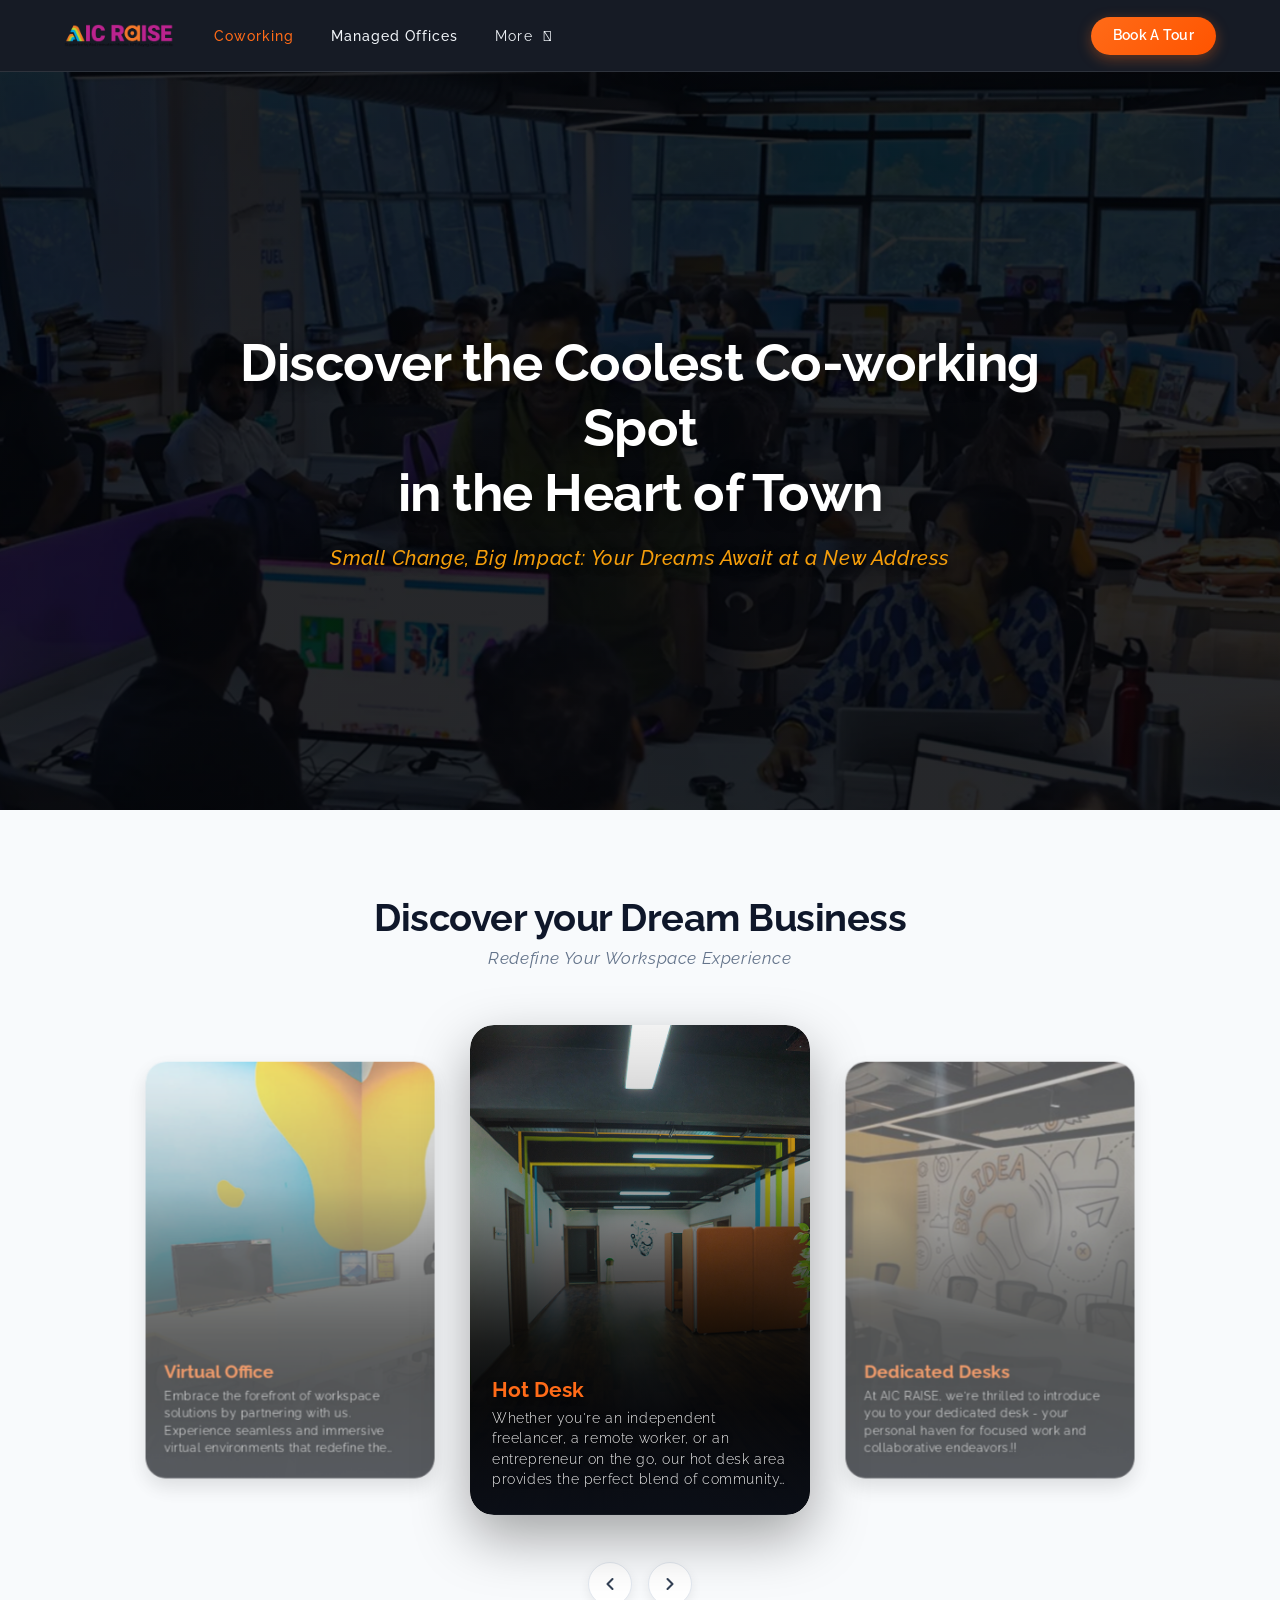
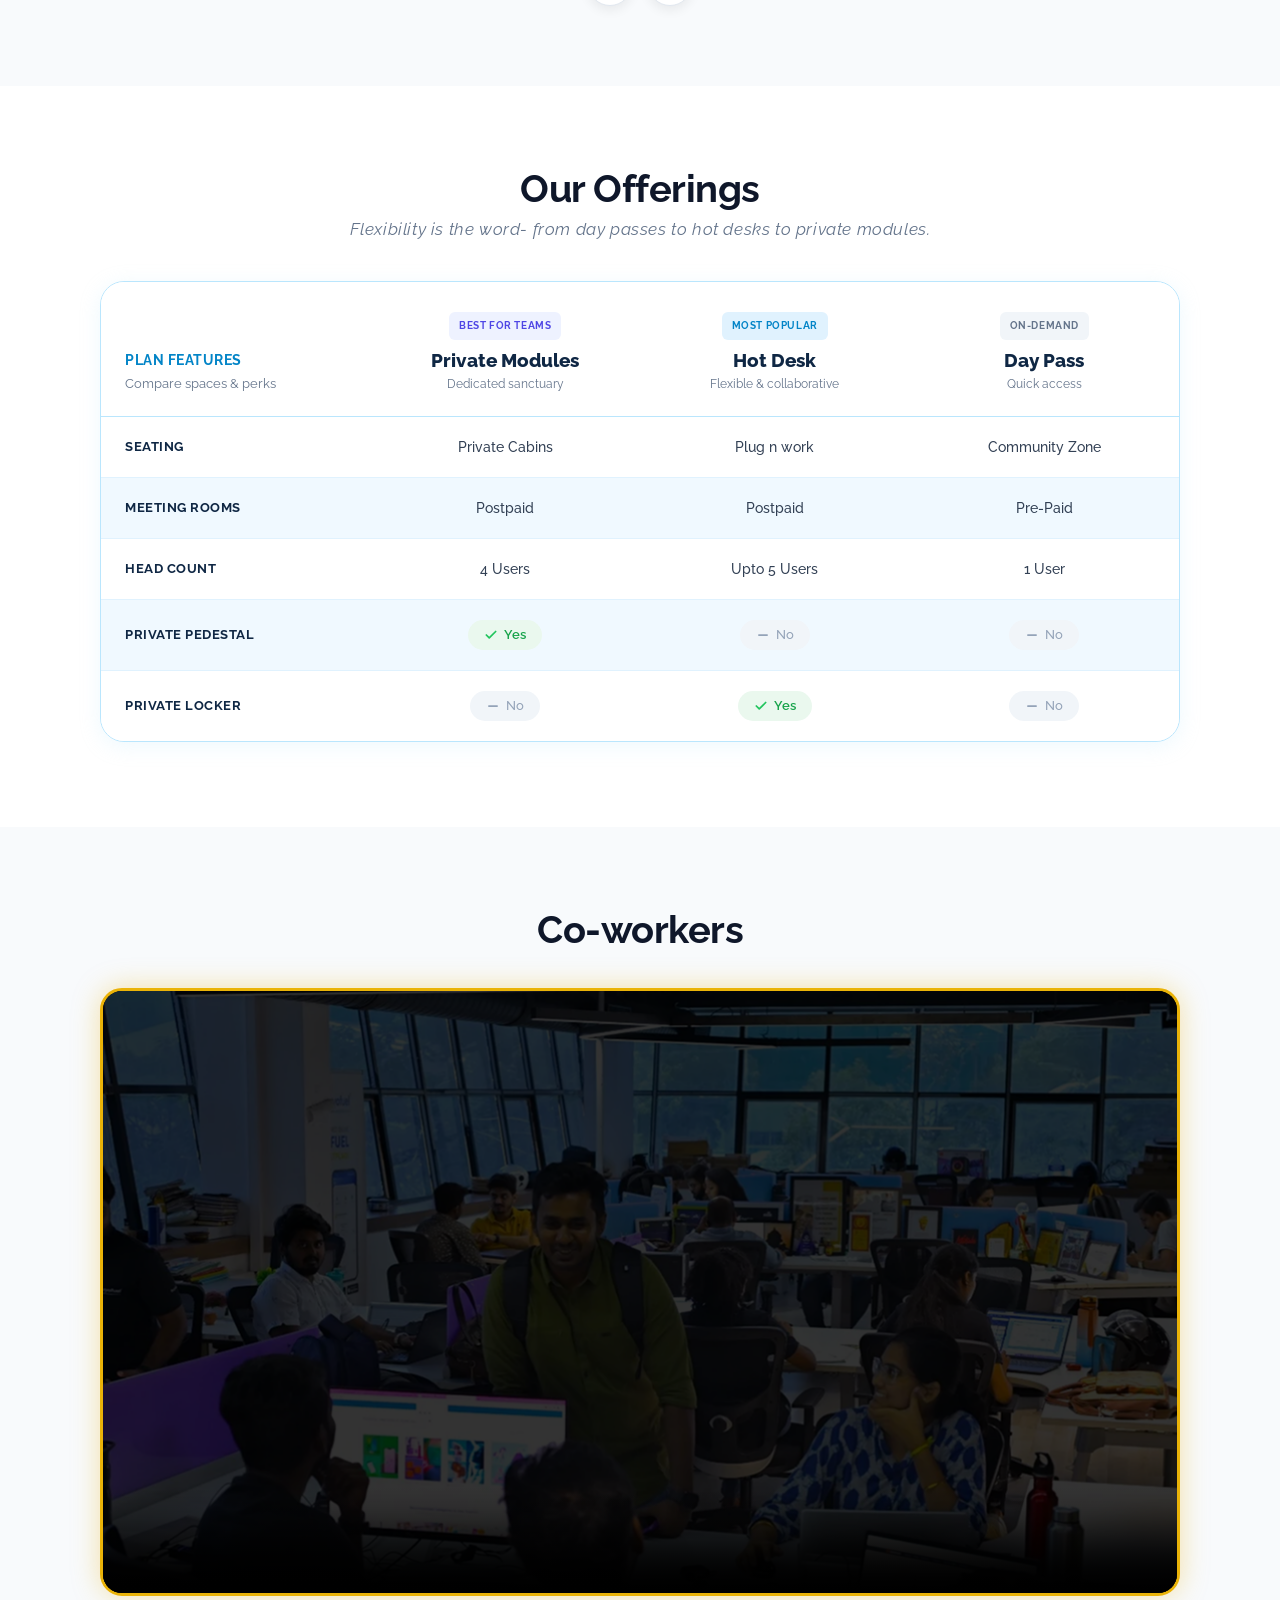
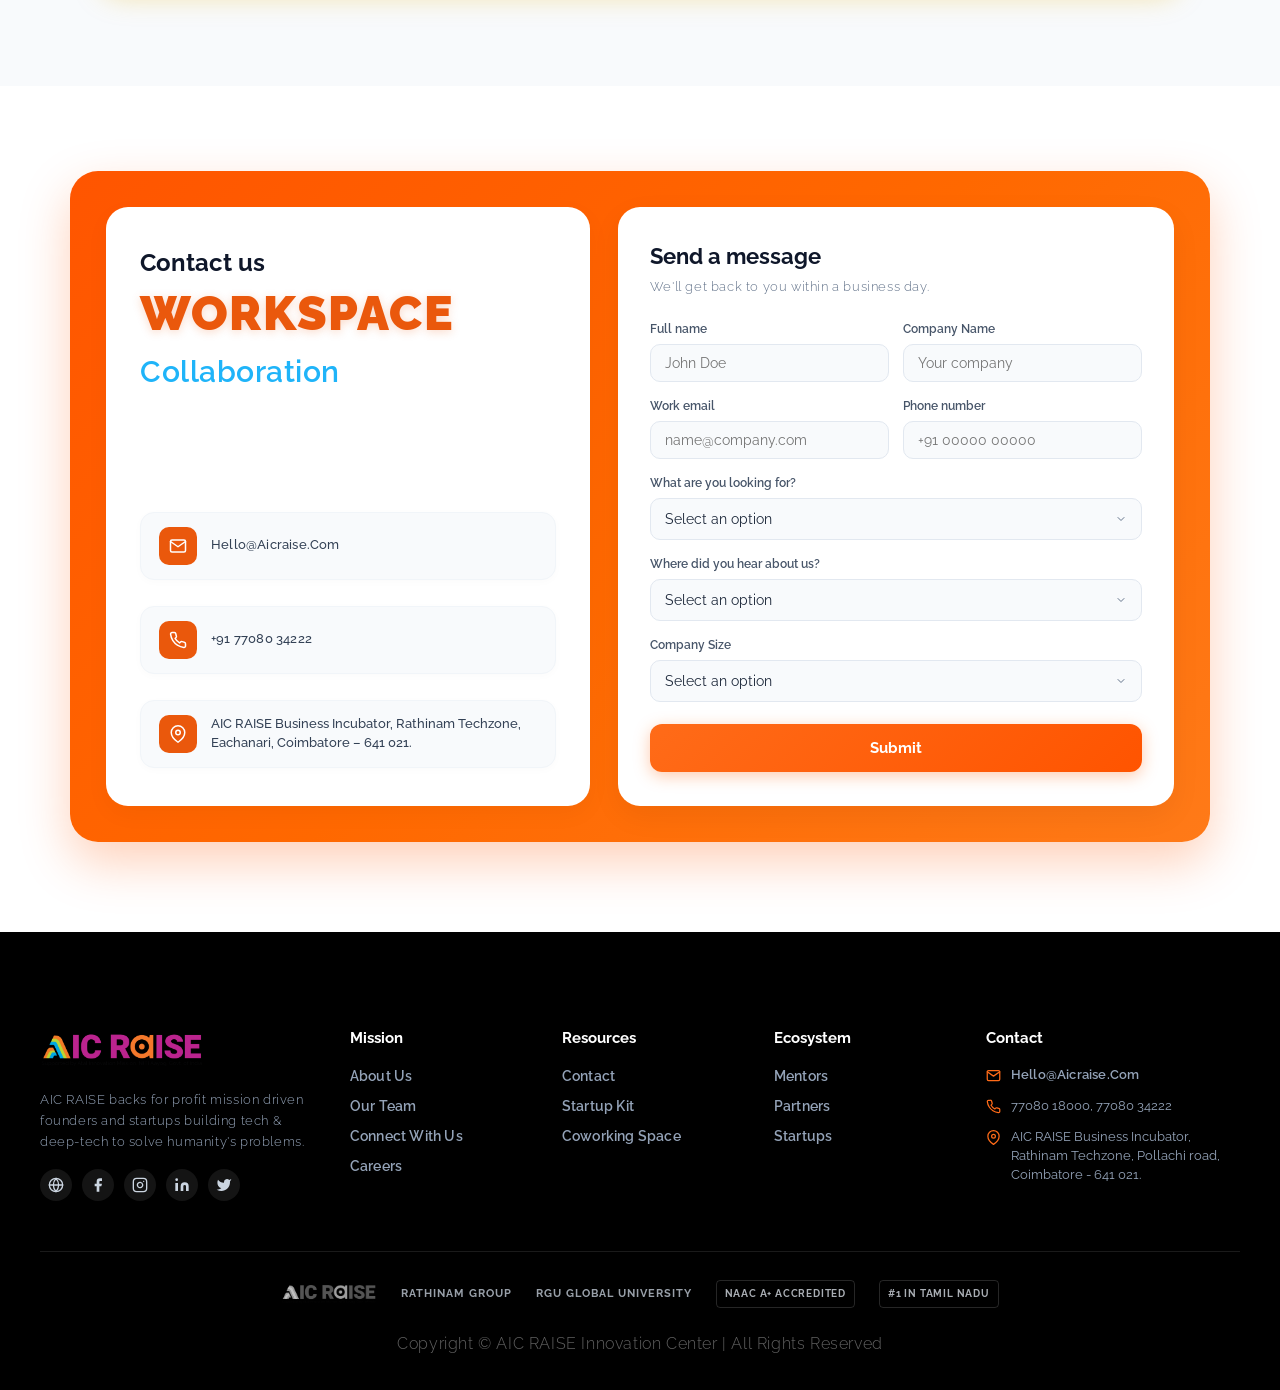
==== commit 13f3fd3b: "responsive fixed" ====
--- a/index.html
+++ b/index.html
@@ -99,12 +99,33 @@
       font-weight: 600 !important;
       box-shadow: 0 4px 14px rgba(255, 107, 24, 0.35) !important;
       border: none !important;
-      padding: 10px 24px !important;
+      padding: 9px 22px !important;
+      white-space: nowrap !important;
+      width: auto !important;
+      height: auto !important;
+      min-height: 38px !important;
+      display: inline-flex !important;
+      align-items: center !important;
+      justify-content: center !important;
+      font-size: 13.5px !important;
+      line-height: 1 !important;
+      text-decoration: none !important;
+      letter-spacing: 0.3px !important;
+      flex-shrink: 0 !important;
+      transition: all 0.2s ease !important;
     }
 
     .button-10.w-button:hover {
       transform: translateY(-1px) !important;
       box-shadow: 0 6px 20px rgba(255, 107, 24, 0.5) !important;
+    }
+
+    /* Navbar Hamburger Lines visibility on dark header */
+    .menu-icon_line-top,
+    .menu-icon_line-middle,
+    .menu-icon_line-bottom {
+      background-color: #ffffff !important;
+      border-radius: 2px !important;
     }
 
     /* Section Shared Headers */
@@ -166,25 +187,29 @@
     .hero-custom-title {
       color: #ffffff;
       font-family: 'Raleway', sans-serif;
-      font-size: clamp(32px, 5.2vw, 54px);
+      font-size: clamp(26px, 4.5vw, 52px);
       font-weight: 700;
       line-height: 1.25;
-      margin: 0 0 18px;
+      margin: 0 auto 18px;
       letter-spacing: -0.5px;
       text-shadow: 0 4px 16px rgba(0, 0, 0, 0.6);
-      width: 997px;
+      width: 100%;
+      max-width: 960px;
+      box-sizing: border-box;
     }
 
     .hero-custom-subtitle {
       color: #f59e0b;
       font-family: 'Raleway', sans-serif;
-      font-size: clamp(16px, 2.2vw, 21px);
+      font-size: clamp(15px, 2vw, 20px);
       font-style: italic;
       font-weight: 500;
       line-height: 1.5;
-      margin: 0;
+      margin: 0 auto;
       text-shadow: 0 2px 8px rgba(0, 0, 0, 0.7);
-      width: 990px;
+      width: 100%;
+      max-width: 880px;
+      box-sizing: border-box;
     }
 
     /* ========================================================
@@ -696,7 +721,7 @@
 
     .contact-heading {
       font-family: 'Raleway', sans-serif;
-      font-size: 24px;
+      font-size: clamp(20px, 2.5vw, 24px);
       font-weight: 700;
       color: #0f172a;
       margin: 0 0 2px;
@@ -704,29 +729,33 @@
 
     .workspace-main-title {
       font-family: 'Raleway', sans-serif;
-      font-size: clamp(50px, 4.4vw, 50px);
+      font-size: clamp(30px, 4.4vw, 48px);
       font-weight: 900;
       color: #ea580c;
-      letter-spacing: 1.5px;
-      line-height: 2.05;
+      letter-spacing: 1.2px;
+      line-height: 1.2;
       text-transform: uppercase;
       margin: 4px 0 8px;
       text-shadow: 0 2px 10px rgba(234, 88, 12, 0.22);
+      width: 100%;
+      box-sizing: border-box;
     }
 
     .workspace-sub-rotator {
-      height: 50px;
+      height: 44px;
       position: relative;
-      margin: 0 0 28px;
+      margin: 0 0 24px;
       display: flex;
       align-items: center;
       overflow: hidden;
+      width: 100%;
+      box-sizing: border-box;
     }
 
     .rotating-sub-item {
       font-family: 'Raleway', sans-serif;
-      font-size: clamp(41px, 2.5vw, 26px);
-      font-weight: 500;
+      font-size: clamp(20px, 2.8vw, 30px);
+      font-weight: 600;
       letter-spacing: 0.5px;
       color: #1FB4F9;
       margin: 0;
@@ -795,6 +824,8 @@
       font-weight: 500;
       line-height: 1.4;
       color: #334155;
+      word-break: break-word;
+      overflow-wrap: break-word;
     }
 
     /* Right column: White card */
@@ -1060,20 +1091,71 @@
 
     /* Responsive Breakpoints */
     @media (max-width: 991px) {
+      .navbar5_component {
+        padding-left: 0 !important;
+        padding-right: 0 !important;
+      }
+
+      .navbar5_container {
+        display: flex !important;
+        align-items: center !important;
+        justify-content: space-between !important;
+        padding: 10px 18px !important;
+        gap: 12px !important;
+      }
+
+      .button-10.w-button {
+        white-space: nowrap !important;
+        width: auto !important;
+        height: auto !important;
+        min-height: 36px !important;
+        padding: 8px 18px !important;
+        font-size: 13px !important;
+        border-radius: 9999px !important;
+        flex-shrink: 0 !important;
+      }
+
+      .navbar5_menu {
+        background-color: #0a0f1a !important;
+        border-top: 1px solid rgba(255, 255, 255, 0.1) !important;
+      }
+
+      .hero-custom-section {
+        padding: 90px 20px 80px;
+        min-height: 500px;
+      }
 
       .carousel-card.card-left {
-        transform: translateX(-220px) scale(0.78);
-        opacity: 0.45;
+        transform: translateX(-180px) scale(0.75);
+        opacity: 0.4;
       }
 
       .carousel-card.card-right {
-        transform: translateX(220px) scale(0.78);
-        opacity: 0.45;
+        transform: translateX(180px) scale(0.75);
+        opacity: 0.4;
+      }
+
+      .contact-custom-section {
+        padding: 65px 20px;
       }
 
       .contact-card-wrapper {
         grid-template-columns: 1fr;
-        padding: 32px 24px;
+        padding: 30px 22px;
+        border-radius: 24px;
+        gap: 26px;
+      }
+
+      .contact-info-card,
+      .message-card {
+        padding: 30px 24px;
+        border-radius: 18px;
+        box-shadow: 0 6px 20px rgba(0, 0, 0, 0.05);
+      }
+
+      .form-grid-2col {
+        grid-template-columns: 1fr;
+        gap: 12px;
       }
 
       .footer-top-grid {
@@ -1086,22 +1168,301 @@
       }
     }
 
-    @media (max-width: 600px) {
-      .form-grid-2col {
-        grid-template-columns: 1fr;
+    @media (max-width: 768px) {
+      .hero-custom-section {
+        padding: 85px 16px 70px;
+        min-height: 440px;
+      }
+
+      .hero-custom-title {
+        font-size: clamp(24px, 6.2vw, 36px);
+        line-height: 1.25;
+        margin-bottom: 14px;
+        width: 100%;
+      }
+
+      .hero-custom-subtitle {
+        font-size: clamp(14px, 3.6vw, 17px);
+        line-height: 1.45;
+        width: 100%;
+      }
+
+      .section-main-title {
+        font-size: clamp(24px, 5.8vw, 32px);
+      }
+
+      .section-main-subtitle {
+        font-size: clamp(13px, 3.5vw, 16px);
+      }
+
+      .discover-custom-section,
+      .offerings-custom-section,
+      .coworkers-custom-section,
+      .contact-custom-section {
+        padding: 55px 16px;
+      }
+
+      .carousel-3d-stage {
+        height: 440px;
+      }
+
+      .carousel-card {
+        width: min(310px, 86vw);
+        height: 420px;
+        margin-left: calc(-1 * min(155px, 43vw));
+        margin-top: -210px;
+      }
+
+      .carousel-card.card-left {
+        transform: translateX(-120px) scale(0.7);
+        opacity: 0.25;
+      }
+
+      .carousel-card.card-right {
+        transform: translateX(120px) scale(0.7);
+        opacity: 0.25;
+      }
+
+      .contact-card-wrapper {
+        padding: 22px 16px;
+        border-radius: 22px;
+        gap: 22px;
       }
 
       .contact-info-card,
       .message-card {
         padding: 24px 18px;
+        border-radius: 16px;
+      }
+
+      .workspace-main-title {
+        font-size: clamp(28px, 8vw, 40px);
+        line-height: 1.15;
+      }
+
+      .workspace-sub-rotator {
+        height: 38px;
+        margin: 0 0 18px;
+      }
+
+      .rotating-sub-item {
+        font-size: clamp(18px, 5vw, 24px);
+      }
+
+      .contact-pill-list {
+        gap: 14px;
+      }
+
+      .contact-pill-item {
+        padding: 12px 14px;
+        gap: 12px;
+      }
+
+      .pill-text {
+        font-size: 12.5px;
+        word-break: break-word;
+        overflow-wrap: break-word;
+      }
+    }
+
+    @media (max-width: 480px) {
+      .navbar5_component {
+        padding-left: 0 !important;
+        padding-right: 0 !important;
+      }
+
+      .navbar5_container {
+        padding: 8px 12px !important;
+        gap: 8px !important;
+        display: flex !important;
+        align-items: center !important;
+        justify-content: space-between !important;
+      }
+
+      .navbar5_logo-link {
+        max-width: 120px !important;
+        flex-shrink: 1 !important;
+        display: flex !important;
+        align-items: center !important;
+      }
+
+      .navbar5_logo-link img {
+        max-height: 28px !important;
+        width: auto !important;
+        object-fit: contain !important;
+      }
+
+      .button-10.w-button {
+        padding: 6px 14px !important;
+        font-size: 12px !important;
+        min-height: 32px !important;
+        width: auto !important;
+        height: auto !important;
+        white-space: nowrap !important;
+        border-radius: 9999px !important;
+        flex-shrink: 0 !important;
+        letter-spacing: 0.2px !important;
+      }
+
+      .navbar5_menu-button {
+        padding: 2px !important;
+        flex-shrink: 0 !important;
+        margin: 0 !important;
+      }
+
+      .menu-icon-2 {
+        width: 36px !important;
+        height: 36px !important;
+        margin-right: 0 !important;
+      }
+
+      .menu-icon_line-top,
+      .menu-icon_line-middle,
+      .menu-icon_line-bottom {
+        width: 20px !important;
+        height: 2px !important;
+        background-color: #ffffff !important;
+      }
+
+      .menu-icon_line-middle {
+        margin-top: 5px !important;
+        margin-bottom: 5px !important;
+      }
+
+      .hero-custom-section {
+        padding: 75px 12px 60px;
+        min-height: 390px;
+      }
+
+      .hero-custom-title {
+        font-size: clamp(22px, 7vw, 28px);
+        line-height: 1.25;
+        margin-bottom: 12px;
+      }
+
+      .hero-custom-subtitle {
+        font-size: clamp(13px, 4vw, 15px);
+        line-height: 1.4;
+      }
+
+      .section-main-title {
+        font-size: clamp(22px, 6.8vw, 26px);
+      }
+
+      .section-main-subtitle {
+        font-size: clamp(12.5px, 3.8vw, 14.5px);
+      }
+
+      .discover-custom-section,
+      .offerings-custom-section,
+      .coworkers-custom-section,
+      .contact-custom-section {
+        padding: 45px 10px;
+      }
+
+      .carousel-3d-stage {
+        height: 380px;
+      }
+
+      .carousel-card {
+        width: min(280px, 90vw);
+        height: 360px;
+        margin-left: calc(-1 * min(140px, 45vw));
+        margin-top: -180px;
+      }
+
+      .carousel-card.card-left,
+      .carousel-card.card-right {
+        display: none;
+      }
+
+      .contact-card-wrapper {
+        padding: 16px 10px;
+        border-radius: 18px;
+        gap: 16px;
+      }
+
+      .contact-info-card,
+      .message-card {
+        padding: 20px 14px;
+        border-radius: 14px;
+      }
+
+      .contact-heading {
+        font-size: 19px;
+      }
+
+      .workspace-main-title {
+        font-size: clamp(25px, 8.5vw, 32px);
+        letter-spacing: 0.5px;
+        line-height: 1.15;
+        margin: 3px 0 6px;
+      }
+
+      .workspace-sub-rotator {
+        height: 32px;
+        margin: 0 0 14px;
+      }
+
+      .rotating-sub-item {
+        font-size: clamp(16px, 5.2vw, 20px);
+      }
+
+      .contact-pill-list {
+        gap: 10px;
+      }
+
+      .contact-pill-item {
+        padding: 10px 12px;
+        gap: 10px;
+        border-radius: 10px;
+      }
+
+      .pill-icon-circle {
+        width: 32px;
+        height: 32px;
+        min-width: 32px;
+        border-radius: 8px;
+      }
+
+      .pill-text {
+        font-size: 11.5px;
+      }
+
+      .message-card-title {
+        font-size: 19px;
+      }
+
+      .message-card-sub {
+        font-size: 12px;
+        margin-bottom: 14px;
+      }
+
+      .form-control {
+        font-size: 13px;
+        padding: 9px 11px;
+      }
+
+      .form-submit-btn {
+        height: 44px;
+        font-size: 14px;
+      }
+
+      .footer-custom-section {
+        padding: 40px 12px 20px;
       }
 
       .footer-top-grid {
         grid-template-columns: 1fr;
+        gap: 18px;
       }
 
       .footer-brand-col {
         grid-column: span 1;
+      }
+
+      .footer-brand-desc {
+        font-size: 12.5px;
       }
     }
   </style>
@@ -1170,7 +1531,7 @@
                               Find Comfort in Collaboration-AIC Raise
                             </p>
                           </div>
-                        </a><a href="index.html#offerings" target="_blank" class="navbar5_dropdown-link w-inline-block">
+                        </a><a href="#offerings" class="navbar5_dropdown-link w-inline-block">
                           <div class="navbar5_icon-wrapper">
                             <img
                               src="https://uploads-ssl.webflow.com/632183d1f8aee13b41e98c40/632183d2f8aee1fb99e98c67_icon.svg"
@@ -1311,7 +1672,7 @@
                           </a><a href="https://www.youtube.com/channel/UC5Wdd_EDU_q8aS3aRUBSEeA" target="_blank"
                             class="social-icons1_link w-inline-block">
                             <div class="social-icon-2 w-embed">
-                              <svg width="currentWidth" height="currentHeight" viewBox="0 0 24 24" fill="none"
+                              <svg width="24" height="24" viewBox="0 0 24 24" fill="none"
                                 xmlns="http://www.w3.org/2000/svg">
                                 <path fill-rule="evenodd" clip-rule="evenodd"
                                   d="M18.5399 4.33992L19.9999 4.48992C21.7284 4.68529 23.0264 6.16064 22.9999 7.89992V16.0999C23.0264 17.8392 21.7284 19.3146 19.9999 19.5099L18.5999 19.6599C14.2315 20.1099 9.82835 20.1099 5.45991 19.6599L3.99991 19.5099C2.27143 19.3146 0.973464 17.8392 0.999909 16.0999V7.89992C0.973464 6.16064 2.27143 4.68529 3.99991 4.48992L5.39991 4.33992C9.76835 3.88995 14.1715 3.88995 18.5399 4.33992ZM11.1099 15.2199L14.9999 12.6199H15.0599C15.2695 12.4833 15.3959 12.2501 15.3959 11.9999C15.3959 11.7497 15.2695 11.5165 15.0599 11.3799L11.1699 8.77992C10.9402 8.62469 10.6437 8.60879 10.3987 8.73859C10.1538 8.86839 10.0004 9.12271 9.99991 9.39992V14.5999C10.0128 14.858 10.1576 15.0913 10.3832 15.2173C10.6088 15.3433 10.8834 15.3443 11.1099 15.2199Z"
@@ -2038,17 +2399,14 @@
 
 
 
-  <script src="d3e54v103j8qbb.cloudfront.net/js/jquery-3.5.1.min.dc5e7f18c83c7c.js" type="text/javascript"
-    crossorigin="anonymous"></script>
+  <script src="d3e54v103j8qbb.cloudfront.net/js/jquery-3.5.1.min.dc5e7f18c83c7c.js" type="text/javascript"></script>
   <script src="uploads-ssl.webflow.com/coworking/js/webflow.coworking.js" type="text/javascript"></script>
 
   <script src="script.js"></script>
   <script src="submit-appc.js"></script>
 
-  <script src="assets/js/vendor/jquery.min.js"></script>
   <script src="assets/js/vendor/bootstrap.min.js"></script>
   <script src="assets/js/vendor/sal.min.js"></script>
-  <script src="assets/js/vendor/backtotop.min.js"></script>
   <script src="assets/js/vendor/magnifypopup.min.js"></script>
   <script src="assets/js/vendor/jquery.countdown.min.js"></script>
   <script src="assets/js/vendor/odometer.min.js"></script>
